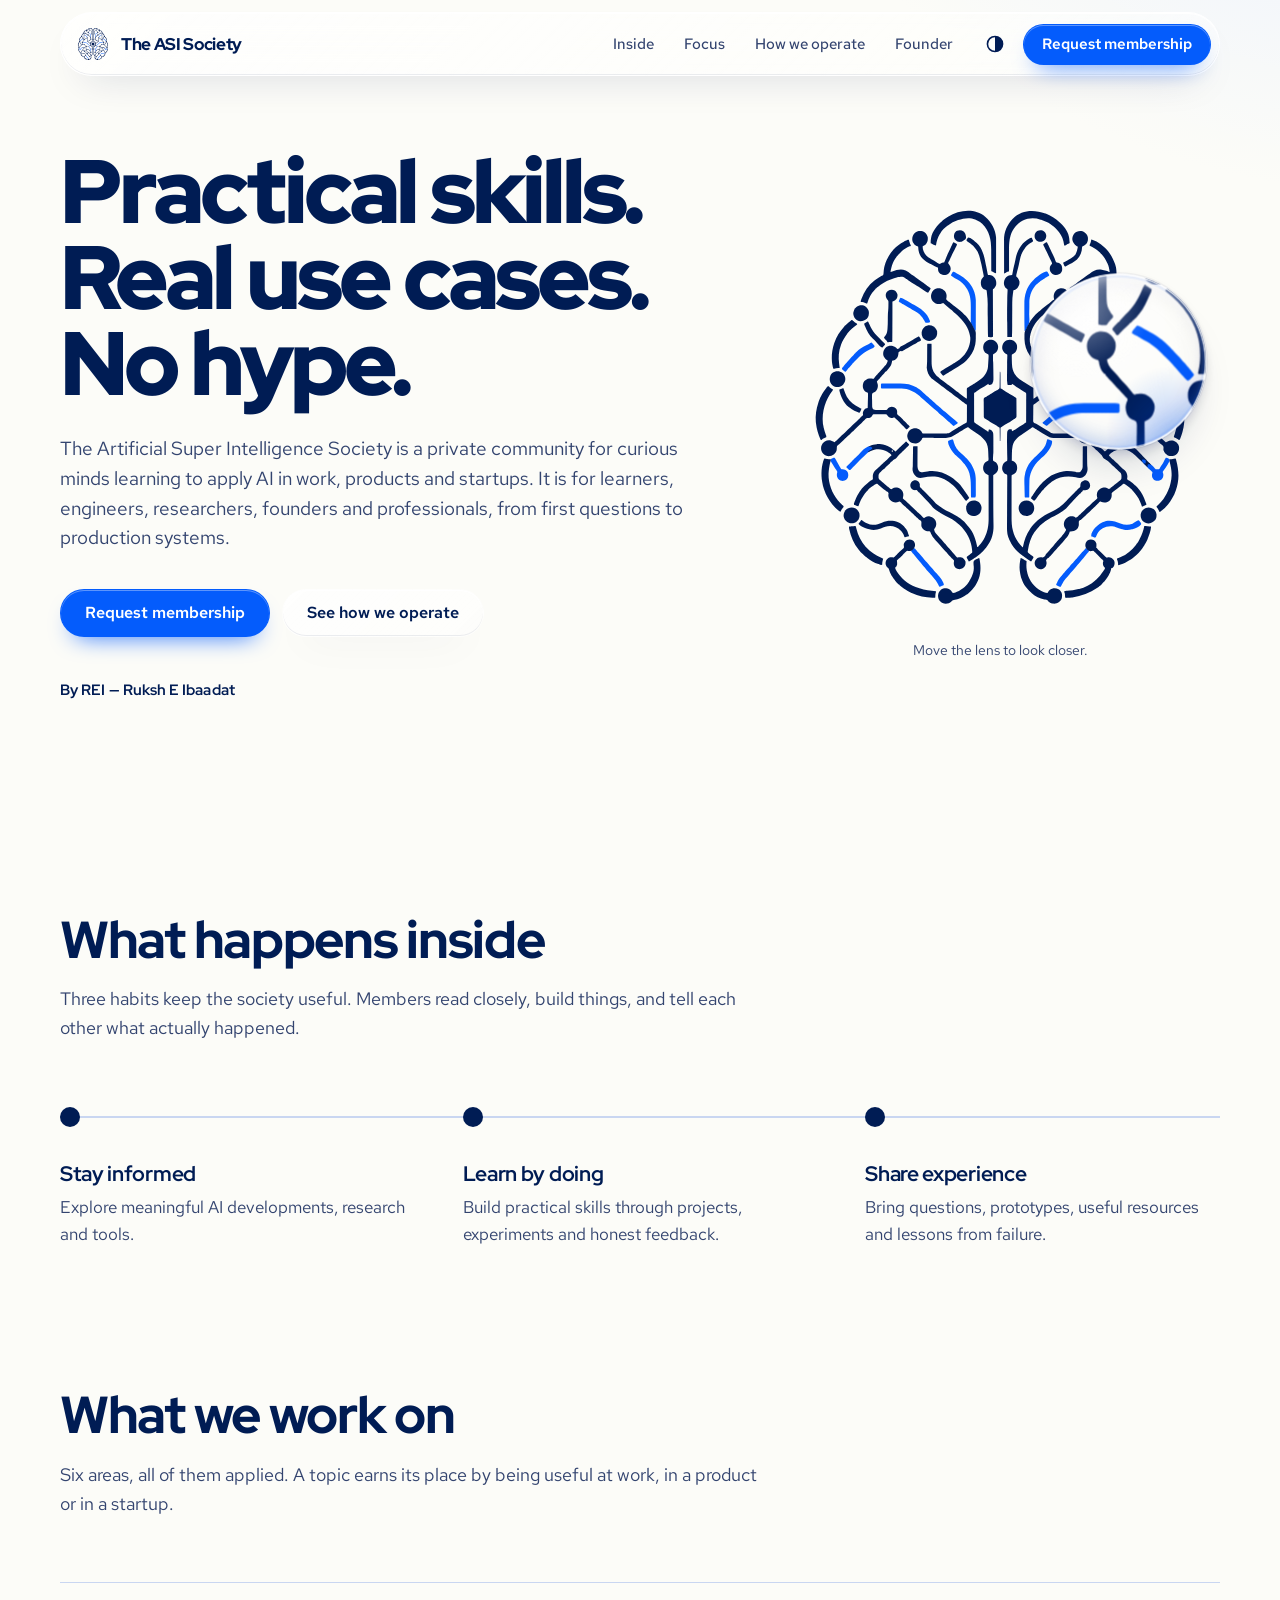
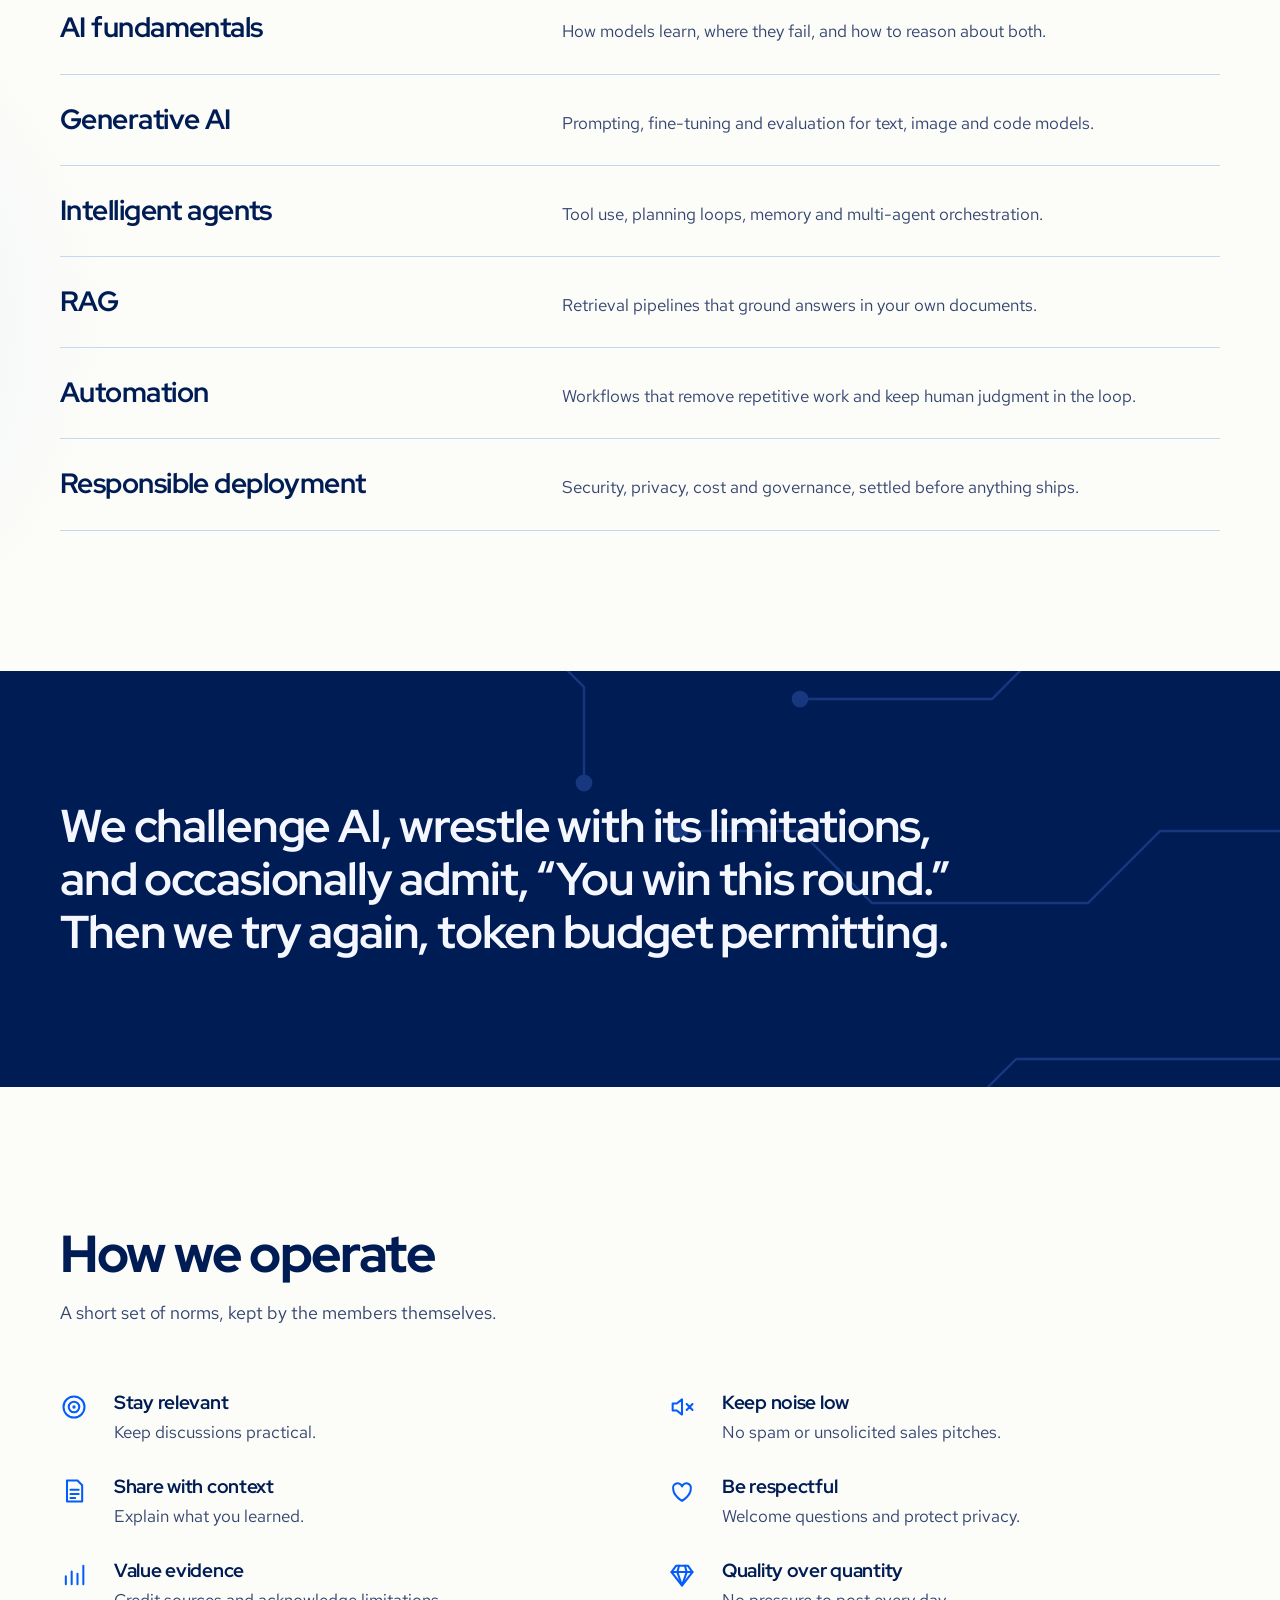
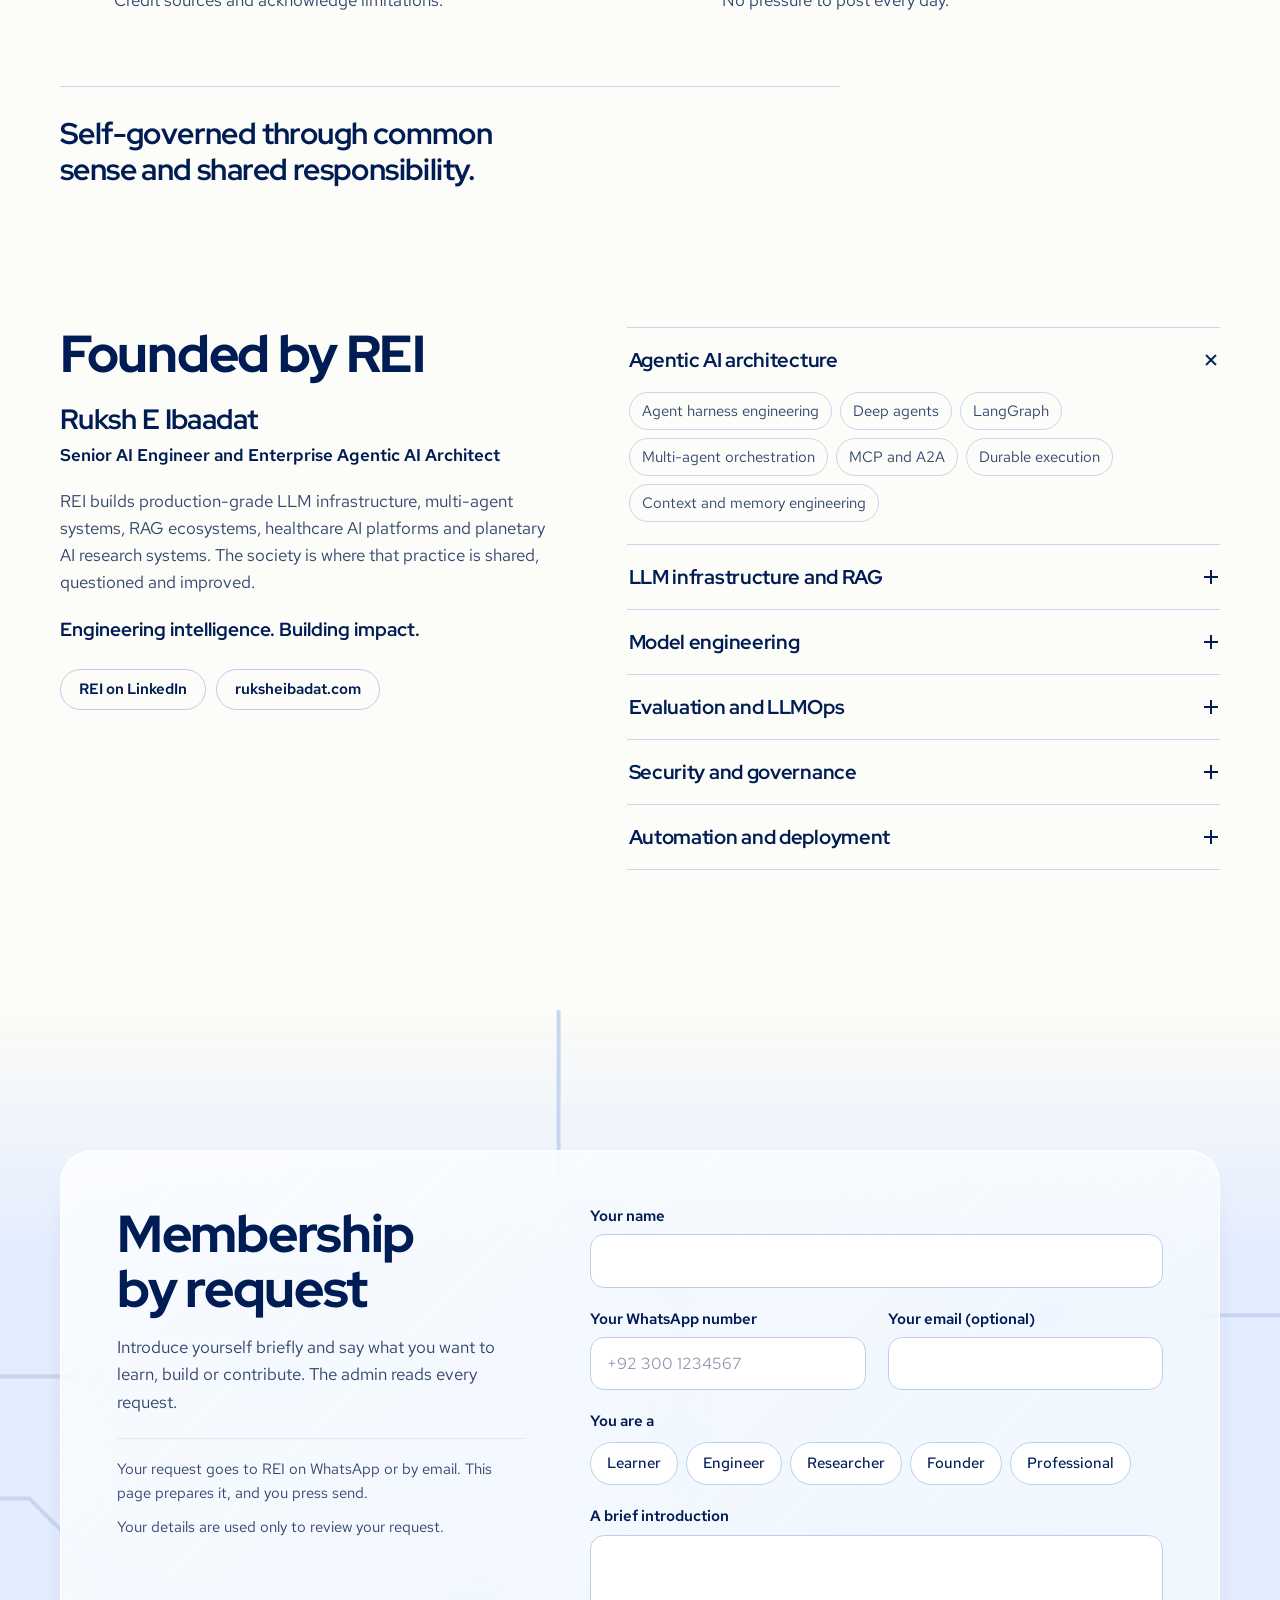
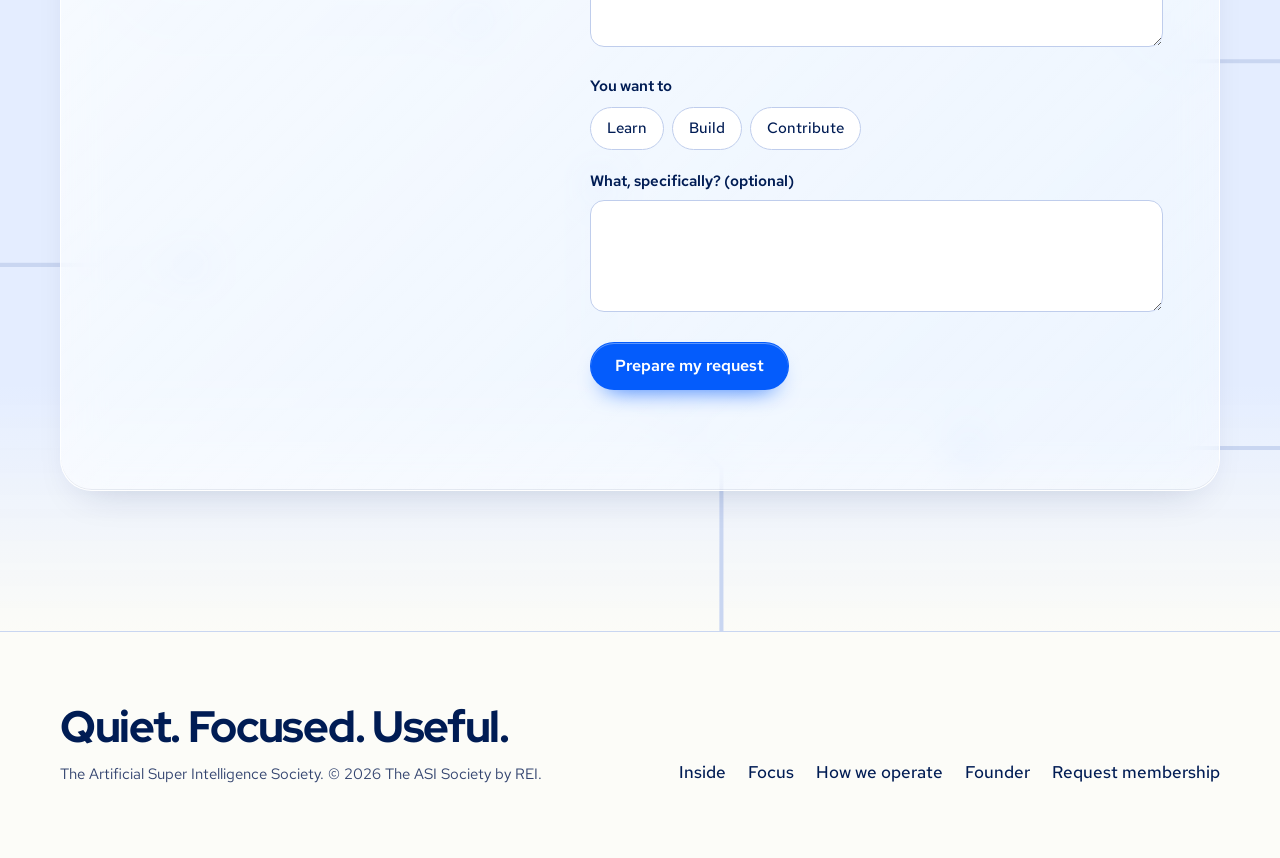
==== index.html @ d9d6adbf "Add files via upload" ====
<!doctype html>
<html lang="en">
<head>
<meta charset="utf-8">
<meta name="viewport" content="width=device-width, initial-scale=1, viewport-fit=cover">
<title>The ASI Society | Practical skills. Real use cases. No hype.</title>
<meta name="description" content="The Artificial Super Intelligence Society is a private community for people learning to apply AI in work, products and startups. Membership by request. By REI, Ruksh E Ibaadat.">
<meta property="og:type" content="website">
<meta property="og:title" content="The ASI Society">
<meta property="og:description" content="Practical skills. Real use cases. No hype. A private AI community by REI. Membership by request.">
<meta name="theme-color" content="#FCFCF8">
<link rel="canonical" href="https://asisociety.org/">
<meta property="og:url" content="https://asisociety.org/">
<meta property="og:image" content="https://asisociety.org/og.png">
<meta property="og:image:width" content="1200">
<meta property="og:image:height" content="630">
<meta name="twitter:card" content="summary_large_image">
<link rel="icon" href="/favicon.svg" type="image/svg+xml">
<link rel="icon" href="/favicon.png" sizes="48x48" type="image/png">
<link rel="apple-touch-icon" href="/apple-touch-icon.png">
<link rel="preconnect" href="https://fonts.googleapis.com">
<link rel="preconnect" href="https://fonts.gstatic.com" crossorigin>
<link href="https://fonts.googleapis.com/css2?family=Red+Hat+Display:wght@600;700;800;900&family=Red+Hat+Mono:wght@400&family=Red+Hat+Text:wght@400;500;600&display=swap" rel="stylesheet">
<script>
(function(){var t='light';try{if(localStorage.getItem('asi-theme')==='dark')t='dark'}catch(e){}document.documentElement.setAttribute('data-theme',t)})();
</script>
<script type="application/ld+json">
{"@context":"https://schema.org","@type":"Organization","name":"The ASI Society","alternateName":"The Artificial Super Intelligence Society","slogan":"Practical skills. Real use cases. No hype.","founder":{"@type":"Person","name":"Ruksh E Ibaadat"}}
</script>
<style>
@property --reveal{syntax:"<percentage>";inherits:false;initial-value:140%}

:root{
  box-sizing:border-box;
  padding-top:env(safe-area-inset-top,0px);
  padding-bottom:env(safe-area-inset-bottom,0px);
  color-scheme:light;
  --paper:#FCFCF8;--paper-2:#F2F6FE;--ink:#001C54;--ink-2:#33446F;
  --signal:#045CFC;--signal-2:#0348C8;--on-signal:#FFFFFF;
  --trace:#C9D6F1;--mist:#E4EDFF;
  --band:#001C54;--on-band:#F4F7FF;--band-trace:#17387F;
  --glass-hi:rgba(255,255,255,.78);--glass-lo:rgba(255,255,255,.46);--glass-edge:rgba(255,255,255,.92);--glass-line:rgba(0,28,84,.08);--glass-shadow:rgba(0,28,84,.22);
  --lens-core:#FFFFFF;--lens-rim:rgba(255,255,255,.96);--lens-tint:rgba(4,92,252,.26);
  --field:#FFFFFF;--field-line:#BFCDEC;--danger:#B3261E;
  --brain-ink:#001C54;
  --f-display:"Red Hat Display","Avenir Next","Segoe UI",system-ui,sans-serif;
  --f-text:"Red Hat Text","Avenir Next","Segoe UI",system-ui,sans-serif;
  --f-mono:"Red Hat Mono",ui-monospace,"SF Mono",Menlo,Consolas,monospace;
  --gutter:clamp(20px,5vw,48px);
  --ease:cubic-bezier(.2,.7,.2,1);
}
@media (prefers-color-scheme:dark){
  :root:not([data-theme="light"]){
    color-scheme:dark;
    --paper:#030B22;--paper-2:#08143A;--ink:#EEF3FF;--ink-2:#AEBBDD;
    --signal:#6A9CFF;--signal-2:#8BB2FF;--on-signal:#00123A;
    --trace:#1D2F63;--mist:#0A1A47;
    --band:#0A1A4A;--on-band:#EEF3FF;--band-trace:#21408F;
    --glass-hi:rgba(28,46,102,.66);--glass-lo:rgba(12,24,62,.42);--glass-edge:rgba(150,180,255,.30);--glass-line:rgba(0,0,0,.35);--glass-shadow:rgba(0,0,0,.55);
    --lens-core:#10225A;--lens-rim:rgba(170,196,255,.55);--lens-tint:rgba(106,156,255,.30);
    --field:#071233;--field-line:#2A3E7C;--danger:#FF8A80;
    --brain-ink:#EEF3FF;
  }
}
:root[data-theme="dark"]{
  color-scheme:dark;
  --paper:#030B22;--paper-2:#08143A;--ink:#EEF3FF;--ink-2:#AEBBDD;
  --signal:#6A9CFF;--signal-2:#8BB2FF;--on-signal:#00123A;
  --trace:#1D2F63;--mist:#0A1A47;
  --band:#0A1A4A;--on-band:#EEF3FF;--band-trace:#21408F;
  --glass-hi:rgba(28,46,102,.66);--glass-lo:rgba(12,24,62,.42);--glass-edge:rgba(150,180,255,.30);--glass-line:rgba(0,0,0,.35);--glass-shadow:rgba(0,0,0,.55);
  --lens-core:#10225A;--lens-rim:rgba(170,196,255,.55);--lens-tint:rgba(106,156,255,.30);
  --field:#071233;--field-line:#2A3E7C;--danger:#FF8A80;
  --brain-ink:#EEF3FF;
}

*,*::before,*::after{box-sizing:inherit}
html{scroll-padding-top:calc(env(safe-area-inset-top,0px) + 96px);-webkit-text-size-adjust:100%;text-size-adjust:100%}
@media (prefers-reduced-motion:no-preference){html{scroll-behavior:smooth}}
body{
  margin:0;color:var(--ink);font:400 1.0625rem/1.6 var(--f-text);
  -webkit-font-smoothing:antialiased;overflow-x:hidden;
  background:
    radial-gradient(90vmax 70vmax at 112% -6%,var(--mist) 0,transparent 60%),
    radial-gradient(70vmax 60vmax at -30% 34%,var(--mist) 0,transparent 55%),
    var(--paper);
}
h1,h2,h3{font-family:var(--f-display);margin:0;letter-spacing:-.025em;line-height:1.05;text-wrap:balance}
h2{font-weight:800;font-size:clamp(2rem,4.6vw,3.25rem)}
h3{font-weight:700;font-size:1.3125rem;letter-spacing:-.015em;line-height:1.2}
p{margin:0}
a{color:inherit}
svg{max-width:100%}
::selection{background:var(--signal);color:var(--on-signal)}
:focus-visible{outline:2px solid var(--signal);outline-offset:3px}
.wrap{width:min(1160px,100% - 2*var(--gutter));margin-inline:auto}
.b-ink{fill:var(--brain-ink)}
.b-sig{fill:var(--signal)}
.skip{position:absolute;left:12px;top:-80px;z-index:100;background:var(--ink);color:var(--paper);padding:10px 14px;border-radius:10px;text-decoration:none}
.skip:focus{top:calc(env(safe-area-inset-top,0px) + 10px)}

/* Glass is kept for what floats: the bar, the lens, the request sheet. Content rests on paper. */
.glass{
  background:linear-gradient(135deg,var(--glass-hi),var(--glass-lo));
  -webkit-backdrop-filter:blur(20px) saturate(170%);backdrop-filter:blur(20px) saturate(170%);
  border:1px solid var(--glass-edge);
  box-shadow:inset 0 1px 0 var(--glass-edge),inset 0 -1px 0 var(--glass-line),0 18px 40px -22px var(--glass-shadow);
}
@media (prefers-reduced-transparency:reduce){.glass{background:var(--paper-2);-webkit-backdrop-filter:none;backdrop-filter:none}}
@supports not ((backdrop-filter:blur(2px)) or (-webkit-backdrop-filter:blur(2px))){.glass{background:var(--paper-2)}}

.btn{display:inline-flex;align-items:center;justify-content:center;gap:8px;padding:15px 24px;border-radius:999px;border:1px solid transparent;font:600 1rem/1 var(--f-text);text-decoration:none;cursor:pointer;transition:background .2s,transform .2s var(--ease);-webkit-tap-highlight-color:transparent}
.btn:active{transform:scale(.98)}
.btn--primary{background:var(--signal);color:var(--on-signal);box-shadow:inset 0 1px 0 rgba(255,255,255,.35),0 12px 24px -14px var(--signal)}
.btn--primary:hover{background:var(--signal-2)}
.btn--glass{color:var(--ink)}
.btn--quiet{background:transparent;border-color:var(--field-line);color:var(--ink)}
.btn--quiet:hover{border-color:var(--ink)}
.btn--sm{padding:12px 18px;font-size:.9375rem}

/* Bar */
.nav{position:fixed;top:0;left:0;right:0;z-index:50;padding:calc(env(safe-area-inset-top,0px) + 12px) var(--gutter) 0;pointer-events:none}
.nav__pill{pointer-events:auto;margin-inline:auto;max-width:1160px;display:flex;align-items:center;gap:6px;padding:8px 8px 8px 14px;border-radius:999px;transition:box-shadow .35s var(--ease)}
.nav__pill.is-scrolled{box-shadow:inset 0 1px 0 var(--glass-edge),inset 0 -1px 0 var(--glass-line),0 22px 44px -20px var(--glass-shadow),0 2px 8px -2px var(--glass-shadow)}
.brand{display:flex;align-items:center;gap:10px;margin-right:auto;padding:2px 8px 2px 0;border-radius:999px;text-decoration:none;font:800 1.0625rem/1 var(--f-display);letter-spacing:-.02em;white-space:nowrap}
.brand__mark{width:36px;height:36px;flex:none;display:block}
.nav__links{display:none;gap:2px}
.nav__links a{padding:11px 14px;border-radius:999px;text-decoration:none;font-weight:500;font-size:.9375rem;color:var(--ink-2);transition:color .2s}
.nav__links a:hover,.nav__links a[aria-current="true"]{color:var(--ink)}
.nav__links a[aria-current="true"]{background:var(--glass-hi);box-shadow:inset 0 0 0 1px var(--glass-line)}
.nav__pill .btn{display:none}
.icon-btn{width:44px;height:44px;flex:none;border-radius:50%;border:0;background:transparent;color:var(--ink);display:grid;place-items:center;cursor:pointer}
.icon-btn svg{width:22px;height:22px}
.nav__menu{height:44px;padding:0 16px;border-radius:999px;border:1px solid var(--glass-line);background:var(--glass-hi);color:var(--ink);font:600 .9375rem/1 var(--f-text);cursor:pointer}
.nav__sheet{pointer-events:auto;margin:8px auto 0;max-width:1160px;border-radius:26px;padding:10px;display:grid;gap:2px}
.nav__sheet[hidden]{display:none}
.nav__sheet a:not(.btn){padding:14px 16px;border-radius:16px;text-decoration:none;font-weight:600}
.nav__sheet .btn{margin-top:6px}
@media (min-width:900px){
  .nav__links{display:flex}.nav__pill .btn{display:inline-flex}.nav__menu{display:none}.nav__sheet{display:none}
}

/* Hero */
.hero{padding-top:118px;padding-bottom:clamp(40px,6vw,72px);overflow-x:hidden}
@supports (overflow:clip){.hero{overflow-x:clip;overflow-y:visible}}
.hero__grid{display:grid;gap:clamp(24px,5vw,48px);align-items:center}
.hero__stage{order:-1}
.hero h1{font-weight:900;font-size:clamp(2.5rem,13.2vw,4.5rem);line-height:.96;letter-spacing:-.045em}
.hero h1 .line{display:block}
.lede{margin-top:clamp(20px,3vw,28px);max-width:34em;font-size:clamp(1.0625rem,1.5vw,1.25rem);line-height:1.55;color:var(--ink-2)}
.hero__cta{display:flex;flex-wrap:wrap;gap:12px;margin-top:clamp(24px,3.5vw,36px)}
.byline{margin-top:clamp(28px,4vw,44px);font:700 .9375rem/1.3 var(--f-display);letter-spacing:.005em}
@media (min-width:900px){
  .hero{padding-top:148px}
  .hero__grid{grid-template-columns:minmax(0,1fr) min(38%,440px)}
  .hero__stage{order:0}
  .hero h1{font-size:clamp(3.5rem,7vw,6.25rem)}
}
.stage{position:relative;aspect-ratio:1;width:min(64vw,300px);margin-inline:auto;touch-action:pan-y;-webkit-user-select:none;user-select:none;-webkit-tap-highlight-color:transparent}
@media (min-width:900px){.stage{width:100%}}
@media (hover:hover) and (pointer:fine){.js .stage{cursor:none}}
.stage__art{--reveal:140%;width:100%;height:100%;
  -webkit-mask-image:radial-gradient(circle at 50% 50%,#000 calc(var(--reveal) - 14%),transparent var(--reveal));
  mask-image:radial-gradient(circle at 50% 50%,#000 calc(var(--reveal) - 14%),transparent var(--reveal))}
.stage__art svg{display:block;width:100%;height:100%}
.lens{display:none}
.js .lens{display:block;position:absolute;left:0;top:0;width:var(--d,150px);height:var(--d,150px);border-radius:50%;will-change:transform;opacity:0;transition:opacity .7s ease;pointer-events:none;
  box-shadow:0 0 0 1px rgba(0,28,84,.10),0 28px 46px -20px var(--glass-shadow),0 6px 14px -4px var(--glass-shadow)}
.js .lens.is-live{opacity:1}
.lens__glass{position:absolute;inset:0;border-radius:50%;overflow:hidden;-webkit-clip-path:circle(50%);clip-path:circle(50%);
  background:radial-gradient(circle at 34% 28%,var(--lens-core),var(--paper) 74%)}
.lens__glass svg{position:absolute;left:0;top:0;max-width:none;display:block;will-change:transform}
.lens::after{content:"";position:absolute;inset:0;border-radius:50%;
  box-shadow:inset 0 0 0 1.5px var(--lens-rim),inset 0 0 0 4px rgba(4,92,252,.07),inset 0 12px 20px -10px var(--lens-rim),inset 0 -16px 24px -12px var(--lens-tint),inset 0 0 30px rgba(0,28,84,.10);
  background:
    radial-gradient(120% 120% at 26% 16%,rgba(255,255,255,.5) 0,rgba(255,255,255,0) 36%),
    radial-gradient(90% 90% at 80% 90%,var(--lens-tint) 0,transparent 42%)}
.stage__hint{margin-top:12px;text-align:center;font-size:.875rem;color:var(--ink-2);transition:opacity .6s}
.stage__hint.is-done{opacity:0}
html:not(.js) .stage__hint{display:none}

@media (prefers-reduced-motion:no-preference){
  .stage__art{animation:power 1.6s .1s var(--ease) both}
  .hero h1 .line{animation:rise .8s var(--ease) both}
  .hero h1 .line:nth-child(1){animation-delay:.2s}
  .hero h1 .line:nth-child(2){animation-delay:.29s}
  .hero h1 .line:nth-child(3){animation-delay:.38s}
  .lede,.hero__cta,.byline{animation:fade .8s .62s ease both}
}
@keyframes power{from{--reveal:0%}to{--reveal:140%}}
@keyframes rise{from{opacity:0;transform:translateY(.35em)}to{opacity:1;transform:none}}
@keyframes fade{from{opacity:0}to{opacity:1}}

/* Sections on paper */
.section{padding-block:clamp(72px,11vw,140px)}
.section__head{display:grid;gap:18px;margin-bottom:clamp(36px,6vw,64px);max-width:44rem}
.section__head p{color:var(--ink-2);font-size:1.125rem}

.bus{list-style:none;margin:0;padding:0;display:grid;gap:36px;position:relative}
.bus::before{content:"";position:absolute;left:9px;top:12px;bottom:12px;width:2px;background:var(--trace)}
.bus li{position:relative;padding-left:46px}
.bus li::before{content:"";position:absolute;left:0;top:3px;width:20px;height:20px;border-radius:50%;background:var(--brain-ink)}
.bus p{margin-top:8px;color:var(--ink-2);max-width:30em}
@media (min-width:820px){
  .bus{grid-template-columns:repeat(3,1fr);gap:48px}
  .bus::before{left:10px;right:0;top:9px;bottom:auto;width:auto;height:2px}
  .bus li{padding-left:0;padding-top:54px}
  .bus li::before{top:0}
}

.rows{margin:0;border-bottom:1px solid var(--trace)}
.row{display:grid;gap:6px;padding:22px 0;border-top:1px solid var(--trace)}
.row dt{font:700 clamp(1.3125rem,2.4vw,1.75rem)/1.15 var(--f-display);letter-spacing:-.02em}
.row dd{margin:0;color:var(--ink-2);max-width:36em}
@media (min-width:820px){.row{grid-template-columns:5fr 7fr;gap:32px;align-items:baseline;padding:28px 0}}

.band{position:relative;overflow:hidden;background:var(--band);color:var(--on-band);padding-block:clamp(72px,10vw,128px)}
.band__traces{position:absolute;top:0;right:0;width:min(60%,720px);height:100%;color:var(--band-trace);pointer-events:none}
.band blockquote{position:relative;margin:0;max-width:21em;font:700 clamp(1.625rem,3.8vw,2.875rem)/1.16 var(--f-display);letter-spacing:-.025em;text-wrap:balance}

.principles{list-style:none;margin:0;padding:0;display:grid;gap:30px 56px}
@media (min-width:720px){.principles{grid-template-columns:1fr 1fr}}
.principles li{display:grid;grid-template-columns:40px 1fr;gap:14px;align-items:start}
.principles svg{width:28px;height:28px;color:var(--signal);margin-top:1px;fill:none;stroke:currentColor;stroke-width:1.75;stroke-linecap:round;stroke-linejoin:round}
.principles h3{font-size:1.1875rem}
.principles p{color:var(--ink-2);margin-top:4px}
.creed{margin-top:clamp(40px,6vw,72px);padding-top:28px;border-top:1px solid var(--trace);font:700 clamp(1.3125rem,2.6vw,1.875rem)/1.2 var(--f-display);letter-spacing:-.02em;max-width:26em;text-wrap:balance}

.founder__grid{display:grid;gap:clamp(36px,6vw,72px)}
@media (min-width:900px){.founder__grid{grid-template-columns:5fr 6fr;align-items:start}}
.founder__name{margin-top:22px;font:700 1.75rem/1.1 var(--f-display);letter-spacing:-.02em}
.founder__role{margin-top:8px;font-weight:600}
.founder__bio{margin-top:18px;color:var(--ink-2);max-width:32em}
.founder__sign{margin-top:22px;font:700 1.1875rem/1.3 var(--f-display)}
.founder__links{display:flex;flex-wrap:wrap;gap:10px;margin-top:26px}
.areas{border-bottom:1px solid var(--trace)}
.areas details{border-top:1px solid var(--trace)}
.areas summary{list-style:none;cursor:pointer;display:flex;justify-content:space-between;align-items:center;gap:16px;padding:20px 2px;font:700 1.25rem/1.2 var(--f-display);letter-spacing:-.015em}
.areas summary::-webkit-details-marker{display:none}
.areas summary::after{content:"";width:14px;height:14px;flex:none;transition:transform .3s var(--ease);
  background:linear-gradient(currentColor,currentColor) center/100% 2px no-repeat,linear-gradient(currentColor,currentColor) center/2px 100% no-repeat}
.areas details[open] summary::after{transform:rotate(45deg)}
.areas ul{list-style:none;margin:0;padding:0 2px 22px;display:flex;flex-wrap:wrap;gap:8px}
.areas li{padding:6px 12px;border-radius:999px;border:1px solid var(--trace);font-size:.9375rem;color:var(--ink-2);background:var(--paper)}

/* Request */
.join{position:relative;overflow:hidden;background:linear-gradient(180deg,transparent 0,var(--mist) 20%,var(--mist) 80%,transparent 100%)}
.join__traces{position:absolute;inset:0;width:100%;height:100%;color:var(--trace);pointer-events:none}
.sheet{position:relative;border-radius:32px;padding:clamp(22px,4.5vw,56px);display:grid;gap:clamp(28px,5vw,64px)}
@media (min-width:900px){.sheet{grid-template-columns:5fr 7fr}}
.sheet__copy p{margin-top:18px;color:var(--ink-2);max-width:28em}
.sheet__copy .note{margin-top:22px;padding-top:18px;border-top:1px solid var(--glass-line);font-size:.9375rem}
.f{display:grid;gap:22px;min-width:0}
.f label,.f legend{display:block;padding:0;font:600 .9375rem/1.3 var(--f-text)}
.f fieldset{border:0;margin:0;padding:0;min-width:0}
.f input.in,.f textarea{width:100%;margin-top:8px;padding:14px 16px;border-radius:14px;border:1px solid var(--field-line);background:var(--field);color:var(--ink);font:400 1rem/1.45 var(--f-text)}
.f textarea{min-height:112px;resize:vertical}
.f input.in:focus-visible,.f textarea:focus-visible{outline-offset:1px;border-color:var(--signal)}
.pills{display:flex;flex-wrap:wrap;gap:8px;margin-top:10px}
.pills label{position:relative;cursor:pointer;font-weight:500}
.pills input{position:absolute;inset:0;width:100%;height:100%;margin:0;opacity:0;cursor:pointer}
.pills span{display:inline-block;padding:11px 16px;border-radius:999px;border:1px solid var(--field-line);background:var(--field);transition:background .2s,color .2s,border-color .2s}
.pills input:checked + span{background:var(--ink);color:var(--paper);border-color:var(--ink)}
.pills input:focus-visible + span{outline:2px solid var(--signal);outline-offset:2px}
.err{display:none;margin-top:6px;font-size:.875rem;color:var(--danger)}
.is-invalid .err{display:block}
.is-invalid input.in,.is-invalid textarea{border-color:var(--danger)}
.status{min-height:1.5em;font-size:.9375rem;color:var(--ink-2)}
.f[data-state="editing"] .result,.f[data-state="sending"] .result{display:none}
.f:not([data-state="editing"]):not([data-state="sending"]) .fields{display:none}
.fields{display:grid;gap:22px}
.result h3{font-size:1.5rem}
.result h3:focus{outline:none}
.result p{margin-top:8px;color:var(--ink-2)}
.result textarea{margin-top:16px;min-height:120px;resize:none;overflow:hidden;font:400 .9375rem/1.55 var(--f-mono)}
.result__actions{display:flex;flex-wrap:wrap;gap:10px;margin:18px 0 12px}
[hidden]{display:none!important}
.two{display:grid;gap:22px}
@media (min-width:620px){.two{grid-template-columns:1fr 1fr}}
.hp,.sr{position:absolute;left:-9999px;width:1px;height:1px;overflow:hidden}
.btn[disabled]{opacity:.6;cursor:default}
.f input.in::placeholder{color:var(--ink-2);opacity:.55}
.sheet__copy .note--plain{margin-top:10px;padding-top:0;border-top:0}

.foot{padding-block:clamp(44px,6vw,72px);border-top:1px solid var(--trace)}
.foot__grid{display:grid;gap:30px}
@media (min-width:820px){.foot__grid{grid-template-columns:1fr auto;align-items:end}}
.foot__sign{font:800 clamp(1.75rem,4vw,2.75rem)/1 var(--f-display);letter-spacing:-.03em}
.foot__meta{margin-top:14px;color:var(--ink-2);font-size:.9375rem}
.foot nav{display:flex;flex-wrap:wrap;gap:8px 22px;font-weight:500}
.foot nav a{text-decoration:none}
.foot nav a:hover{text-decoration:underline}
</style>
</head>
<body>
<a class="skip" href="#main">Skip to content</a>

<svg width="0" height="0" style="position:absolute" aria-hidden="true" focusable="false">
  <defs>
    <symbol id="brain" viewBox="0 0 859 859"><g transform="translate(59.5 36) scale(0.333333)"><g class="b-sig"><path transform="translate(1385.49 387.441)" d="M0 0 C3.5 2.2 4.8 4.8 6.7 8.5 C7.4 9.7 8 11 8.7 12.3 C9.3 13.4 9.9 14.4 10.5 15.6 C10.8 16.1 10.8 16.1 12.5 18.6 C12.5 20.2 12.5 21.9 12.5 23.6 C9.8 25.8 9.8 25.8 5.9 28.1 C5.5 28.3 5.5 28.3 3.8 29.3 C1.3 30.8 -1.1 32.2 -3.5 33.6 C-7.2 35.7 -10.9 37.9 -14.7 40.1 C-15.6 40.7 -16.6 41.2 -17.5 41.8 C-24.8 46.1 -31.7 50.6 -38.5 55.6 C-39.3 56.1 -40.1 56.7 -40.9 57.3 C-45.9 61.1 -50.5 65.2 -55.2 69.5 C-57 71.1 -59 72.7 -61 74.3 C-66.2 79.2 -70.3 84.8 -74.5 90.6 C-74.9 91.1 -74.9 91.1 -76.7 93.6 C-87.3 109.2 -96 127 -99.5 145.6 C-100 148 -100.6 150.5 -101.2 152.9 C-103.1 161.8 -103.6 170.5 -103.6 179.6 C-103.5 181.5 -103.5 183.4 -103.5 185.3 C-103.5 186.2 -103.5 187.2 -103.5 188.2 C-103.4 202.3 -103.4 216.2 -104.1 230.2 C-104.8 242.8 -104.7 255.3 -103.8 267.9 C-102.4 286.9 -101.9 301.9 -112.2 318.5 C-114.1 321.5 -115.6 324.7 -117.2 327.9 C-117.4 328.5 -117.4 328.5 -118.8 331.2 C-120 333.6 -121.2 336.1 -122.3 338.5 C-122.9 339.8 -123.5 341.1 -124.2 342.4 C-124.7 343.6 -125.3 344.8 -125.8 346 C-126.1 346.4 -126.1 346.4 -127.5 348.6 C-128.8 348.6 -130.1 348.6 -131.5 348.6 C-132.3 324.7 -132.7 300.8 -132.7 276.9 C-132.7 275.3 -132.7 273.6 -132.7 272 C-132.7 264.4 -132.7 256.8 -132.7 249.2 C-132.7 240.6 -132.7 231.9 -132.8 223.3 C-132.8 215.7 -132.8 208.1 -132.8 200.5 C-132.8 197.3 -132.8 194.1 -132.8 191 C-133 136.4 -120.9 92.4 -82.2 52.3 C-80.7 50.8 -79.3 49.3 -77.9 47.8 C-66.1 35.6 -17.8 -3.2 0 0 Z "/><path transform="translate(839.848 389)" d="M0 0 C6.3 2.2 11.9 5.6 17.6 9 C18.7 9.7 19.9 10.3 21.1 11 C24.4 13 27.8 15 31.2 17 C32.9 18 34.6 19 36.3 20 C50.3 28.3 63.4 37.7 75.2 49 C76.2 50 77.2 51 78.3 52 C109.2 82 127.6 123.9 128.5 167 C128.5 170.2 128.5 173.3 128.5 176.5 C128.5 178.2 128.5 180 128.5 181.7 C128.5 186.4 128.5 191.1 128.5 195.8 C128.5 200.8 128.5 205.7 128.5 210.7 C128.5 219 128.5 227.2 128.4 235.5 C128.4 246.1 128.4 256.8 128.4 267.4 C128.4 276.6 128.4 285.7 128.4 294.9 C128.4 297.8 128.4 300.8 128.3 303.7 C128.3 308.3 128.3 312.9 128.3 317.5 C128.3 320 128.3 322.5 128.3 325 C128.3 326.5 128.3 328 128.3 329.5 C128.3 330.8 128.3 332.1 128.3 333.4 C128.2 337 127.9 340.4 127.2 344 C126.2 344.3 125.2 344.7 124.2 345 C119.7 341.8 118 336.7 116 331.8 C112.4 323.6 108.4 315.7 104.1 307.8 C100.3 300.4 98.7 294.2 98.8 285.8 C98.8 284.8 98.8 283.9 98.8 282.8 C98.8 279.6 98.9 276.3 98.9 273.1 C98.9 270.8 98.9 268.5 98.9 266.2 C98.9 260.2 99 254.2 99 248.2 C99.1 238.6 99.1 229 99.1 219.4 C99.1 216.1 99.2 212.8 99.2 209.5 C99.4 171 97.8 136.1 78.2 102 C77.4 100.7 76.7 99.5 76 98.2 C61.8 74 42.1 57.2 17.8 43.9 C9.9 39.5 2.5 34.7 -4.9 29.7 C-8.8 27 -8.8 27 -11.2 25.7 C-13.4 24.5 -13.4 24.5 -16.8 22 C-17.5 17.1 -13.4 12.3 -10.9 8.2 C-10.5 7.5 -10 6.7 -9.5 5.9 C-5.2 -1.4 -5.2 -1.4 0 0 Z "/><path transform="translate(528 540)" d="M0 0 C6.6 1.7 12.3 4.6 18.2 7.9 C19.9 8.9 21.7 9.9 23.5 10.9 C24.4 11.4 25.3 11.9 26.2 12.4 C29 14 31.8 15.5 34.6 17 C42.9 21.5 51 25.9 58.9 31 C65.2 35 71.5 38.4 78.1 41.8 C89.9 47.8 101 54.7 112 62 C112.8 62.5 113.6 63.1 114.5 63.6 C118.4 66.2 122.1 68.7 125.6 71.9 C128.3 74.4 131 76.8 133.8 79.2 C150.2 93.5 162.4 111.6 170 132 C170.4 133 170.8 134 171.2 135 C172.2 138.6 172.6 140.5 171 144 C167.6 145.2 164.8 145.9 161.2 146.4 C160.3 146.6 159.4 146.8 158.5 147 C154.1 147.7 150.3 148.3 146 147 C143.3 143.3 141.3 139.6 139.2 135.5 C132.1 121.9 123.7 111 113 100 C112.2 99.1 111.3 98.3 110.5 97.4 C102.1 89.2 92.1 83.8 82 78 C80.3 77 78.7 76.1 77 75.1 C72.7 72.6 68.3 70.2 64 67.7 C58.3 64.5 52.7 61.2 47 58 C40.4 54.2 33.7 50.4 27.1 46.6 C6.5 34.9 6.5 34.9 -3 29 C-3.9 28.4 -4.8 27.9 -5.7 27.3 C-8 25.8 -8 25.8 -11 23 C-10.9 17.8 -8.5 13.8 -6.1 9.2 C-5.7 8.6 -5.7 8.6 -3.9 5.3 C-2 2 -2 2 0 0 Z "/><path transform="translate(1693 542)" d="M0 0 C3.2 3.2 5.2 7 7.2 11 C7.8 12 8.3 13 8.8 14.1 C10 17 10 17 10 22 C6.6 25.4 2.4 27.7 -1.8 30.1 C-3.1 30.9 -4.4 31.7 -5.8 32.5 C-7.2 33.3 -8.6 34.2 -10 35 C-11.4 35.8 -12.8 36.6 -14.2 37.5 C-22.4 42.3 -30.6 47.1 -38.9 51.7 C-43.3 54.2 -47.5 56.7 -51.8 59.2 C-57.2 62.4 -62.6 65.5 -68.1 68.4 C-103.3 87.5 -125 107.4 -142.9 143 C-144 145 -144 145 -145 146 C-150.4 146.5 -155.1 145.1 -160.2 143.6 C-161.1 143.3 -161.9 143.1 -162.7 142.9 C-168.7 141.2 -168.7 141.2 -171 140 C-170.4 116.4 -152.1 93.9 -136 78 C-129.2 71.8 -121.8 66.8 -114 62 C-112.2 60.8 -110.3 59.7 -108.5 58.5 C-107.6 58 -106.8 57.4 -105.9 56.8 C-104.1 55.7 -102.3 54.6 -100.6 53.4 C-93.2 48.6 -85.6 44.6 -77.8 40.7 C-68.6 36 -60 31.3 -51.7 25.4 C-45.4 21.3 -38.7 18 -32 14.6 C-27.7 12.4 -23.4 10 -19.2 7.6 C-6.1 0 -6.1 0 0 0 Z "/><path transform="translate(358.633 803.527)" d="M0 0 C2.8 1.7 4.3 3.4 6.2 6 C10.3 11.4 10.3 11.4 12.5 14 C12.8 14.3 12.8 14.3 14.5 16.3 C15.1 17 15.7 17.7 16.3 18.4 C17.4 20.5 17.4 20.5 16.7 22.9 C12.5 31.2 -0.7 35.1 -8.7 39 C-21.9 45.4 -34.8 51.8 -46.6 60.5 C-47.8 61.3 -48.9 62.1 -50.1 63 C-56.5 67.7 -62.4 72.8 -68.2 78.2 C-70.3 80.1 -72.4 82 -74.6 83.8 C-81.5 89.8 -87.4 96.8 -93.2 103.7 C-94 104.6 -94.8 105.5 -95.6 106.5 C-96.3 106.5 -97 106.5 -97.6 106.5 C-97.6 107.1 -97.6 107.8 -97.6 108.5 C-98.3 108.5 -99 108.5 -99.6 108.5 C-100 109.1 -100 109.1 -101.6 112.5 C-102.3 112.5 -103 112.5 -103.6 112.5 C-103.6 113.1 -103.6 113.8 -103.6 114.5 C-105.5 116.6 -105.5 116.6 -107.6 118.5 C-108.3 118.5 -109 118.5 -109.6 118.5 C-110.3 119.8 -111 121.1 -111.6 122.5 C-113.1 124.2 -114.6 125.9 -116.2 127.5 C-119.7 131.3 -123 135.1 -126.3 139.2 C-129.6 143.3 -133 146.9 -136.8 150.6 C-139.1 153 -141 155.6 -143 158.3 C-145 160.9 -147.1 163.5 -149.2 166 C-149.9 166.9 -150.6 167.8 -151.4 168.7 C-153.6 170.5 -153.6 170.5 -156 170.3 C-160.6 168.9 -163.6 165.5 -167 162.2 C-167.8 161.6 -168.5 160.9 -169.3 160.2 C-171.4 158.2 -171.4 158.2 -174.6 154.5 C-174.3 150.2 -172.8 148 -170.1 144.8 C-169.3 143.9 -168.6 143 -167.9 142.2 C-167.1 141.3 -166.4 140.4 -165.6 139.5 C-164.3 137.8 -163 136.1 -161.6 134.4 C-158.4 130.4 -155.1 126.6 -151.7 122.8 C-149.4 120.3 -147.3 117.6 -145.1 115 C-141.7 110.7 -138.2 106.6 -134.5 102.6 C-132.8 100.6 -131.1 98.7 -129.4 96.7 C-121.8 88.1 -114 79.7 -105.8 71.7 C-103.8 69.7 -102 67.6 -100.1 65.3 C-99.3 64.4 -98.5 63.5 -97.6 62.5 C-97 62.5 -96.3 62.5 -95.6 62.5 C-95 61.2 -94.3 59.8 -93.6 58.5 C-92 56.7 -90.4 55.1 -88.6 53.5 C-87.9 52.8 -87.2 52.1 -86.5 51.4 C-80.5 45.9 -74.3 41.1 -67.6 36.5 C-67.2 36.2 -67.2 36.2 -65.2 34.7 C-54.7 27.1 -43.3 21.2 -31.8 15.3 C-25.2 11.8 -18.6 8.1 -12.1 4.4 C-10.9 3.8 -9.8 3.1 -8.6 2.5 C-7.6 1.9 -6.6 1.2 -5.5 0.6 C-2.6 -0.5 -2.6 -0.5 0 0 Z "/><path transform="translate(1863.75 803.953)" d="M0 0 C4.2 1.3 7.9 3.3 11.8 5.4 C12.2 5.6 12.2 5.6 14.2 6.7 C16.9 8.1 19.6 9.6 22.2 11 C24.2 12.1 26.1 13.1 28 14.1 C32.6 16.7 37.3 19.2 41.9 21.7 C43.9 22.8 45.8 23.9 47.8 25 C56.1 29.6 63.7 35.2 71.2 41 C72 41.6 72.8 42.2 73.6 42.8 C81.8 49.3 89 56.6 96.4 64 C98.5 66.1 100.7 68.3 102.8 70.4 C104.2 71.8 105.6 73.2 107 74.6 C107.6 75.2 108.2 75.8 108.9 76.5 C113.2 80.9 117.2 85.4 121.2 90 C122.6 91.4 123.9 92.7 125.2 94 C128.7 97.4 131.6 101 134.5 104.8 C136.9 107.8 139.5 110.4 142.3 113.1 C144.8 115.6 147.2 118.3 149.6 121.1 C151.2 123 152.8 124.8 154.5 126.7 C159.7 132.6 164.5 138.8 169.2 145 C170.1 146.1 170.9 147.1 171.7 148.2 C172.2 149.2 172.7 150.1 173.2 151 C171 155.5 168.1 158.4 164.4 161.7 C163.8 162.3 163.2 162.9 162.6 163.5 C160 165.9 157.8 167.8 154.5 169.2 C151.4 169 150.5 167.9 148.4 165.6 C148 165.2 148 165.2 146.3 163.3 C145.6 162.6 144.9 161.8 144.2 161 C143.7 160.4 143.7 160.4 141 157.4 C140.7 157 140.7 157 139.3 155.4 C136.7 152.4 134 149.5 131.3 146.6 C125.4 140.2 119.6 133.7 113.8 127.1 C113.5 126.8 113.5 126.8 112.1 125.1 C110.8 123.7 109.6 122.3 108.4 121 C101.1 112.6 93.2 104.9 85.3 97.1 C81.4 93.2 77.5 89.3 73.7 85.3 C64 75.5 54.8 66.6 43.2 59 C41.6 57.8 40 56.5 38.3 55.2 C31.9 50.5 24.8 47 17.7 43.4 C12.3 40.7 7.3 37.8 2.4 34.4 C-1 32.3 -4.5 30.6 -8.1 28.9 C-15.4 25.4 -15.4 25.4 -18.8 22 C-17.5 17.1 -14.9 13.9 -11.8 10 C-11 9.1 -10.3 8.2 -9.6 7.3 C-8.8 6.4 -8 5.4 -7.2 4.5 C-6.5 3.6 -5.8 2.7 -5.1 1.9 C-2.8 0 -2.8 0 0 0 Z "/><path transform="translate(422.248 1042.85)" d="M0 0 C1.1 -0 2.2 -0 3.3 -0 C3.9 -0 3.9 -0 6.9 -0 C7.5 -0 7.5 -0 10.7 -0 C14.9 -0.1 19.1 -0.1 23.3 -0.1 C24.7 -0.1 26.2 -0.1 27.6 -0.1 C35.3 -0.1 42.9 -0.1 50.5 -0.1 C58.3 -0.2 66.1 -0.2 73.9 -0.2 C80 -0.3 86 -0.3 92.1 -0.3 C94.9 -0.3 97.8 -0.3 100.7 -0.3 C135.6 -0.5 170.9 4.5 200.8 24.1 C201.7 24.7 202.7 25.3 203.8 25.9 C220.2 35.7 233.9 48.2 247.3 61.6 C251.9 66.3 256.9 70.6 261.9 74.8 C271.9 83.2 271.9 83.2 275.4 86.8 C278.1 89.5 280.9 91.9 283.9 94.3 C288.2 97.8 292.2 101.4 296.3 105.1 C301 109.6 305.9 113.8 311 117.9 C315.1 121.2 318.9 124.9 322.8 128.5 C325.5 130.9 328.3 133.3 331.2 135.6 C335.3 138.9 339.2 142.4 343.1 146 C351.2 153.6 359.6 160.6 368.2 167.6 C374.8 173 381.3 178.6 387.8 184.1 C398.2 193.2 408.8 202.1 419.5 210.8 C423.4 214 427.2 217.2 430.9 220.5 C432.2 221.6 433.5 222.7 434.8 223.7 C436.8 225.3 436.8 225.3 439.8 228.1 C439.8 229.8 439.8 231.4 439.8 233.1 C437.2 235.3 434.8 237 432.1 238.7 C423.9 244 423.9 244 421.1 246.5 C418.8 248.1 418.8 248.1 415.9 248.3 C411.4 246.6 408.4 243.5 405.1 240.1 C403.6 238.8 402.2 237.4 400.8 236 C400.1 235.3 399.4 234.7 398.7 234 C396.3 231.7 393.8 229.7 391.3 227.6 C385.8 223.3 380.8 218.6 375.8 213.8 C370.7 208.9 365.3 204.4 359.9 199.8 C356.5 196.9 353.3 193.9 350 190.9 C345.8 186.9 341.4 183.3 336.8 179.8 C333.9 177.4 331.3 174.8 328.7 172.1 C325.5 168.9 322.1 166 318.8 163.1 C316.4 161.1 314.1 159.1 311.8 157.1 C310.5 156.1 309.3 155.1 308.1 154 C305.6 151.9 303.1 149.7 300.7 147.6 C297.4 144.7 294 141.8 290.6 139 C286 135.1 281.6 131.2 277.3 127.1 C273.1 123.2 268.8 119.6 264.3 116.2 C258.2 111.7 253.1 106.6 247.8 101.2 C244.5 97.9 241.1 95.2 237.5 92.4 C233.9 89.5 230.6 86.4 227.3 83.2 C226.6 82.6 225.9 82 225.3 81.4 C222.6 78.8 219.9 76.2 217.2 73.7 C200.1 57.7 179.6 46.1 157.8 38.1 C156.6 37.7 155.5 37.3 154.3 36.9 C135.6 30.6 117.1 29.6 97.5 29.6 C93.3 29.6 89 29.6 84.7 29.6 C77.2 29.6 69.7 29.6 62.2 29.6 C50.1 29.6 38.1 29.6 26 29.5 C21.8 29.5 17.6 29.5 13.4 29.5 C10.8 29.5 8.3 29.5 5.7 29.5 C4.5 29.5 3.3 29.5 2.1 29.5 C1.1 29.5 0 29.5 -1.1 29.5 C-2 29.5 -3 29.5 -3.9 29.5 C-6.2 29.1 -6.2 29.1 -9.2 26.1 C-9.6 23.7 -9.6 23.7 -9.6 20.9 C-9.6 19.9 -9.6 18.9 -9.6 17.8 C-9.5 16.7 -9.5 15.7 -9.5 14.6 C-9.5 13.5 -9.5 12.5 -9.5 11.4 C-9.4 3.5 -9.4 3.5 -8.2 1.1 C-5.2 0.1 -3.2 0 0 0 Z "/><path transform="translate(1698.93 1042.67)" d="M0 0 C2.5 0 5.1 0 7.6 0 C12.8 0 18.1 0 23.4 0 C30.1 0.1 36.7 0.1 43.4 0.1 C49.9 0.1 56.4 0.1 62.8 0.1 C63.4 0.1 63.4 0.1 66.5 0.1 C105 0.2 105 0.2 108.1 3.3 C108.5 7.3 108.4 11.3 108.4 15.3 C108.4 16.4 108.4 17.6 108.4 18.7 C108.4 19.8 108.4 20.9 108.4 22 C108.4 22.4 108.4 22.4 108.4 24.9 C108.3 25.7 108.2 26.5 108.1 27.3 C103.6 30.3 98.8 29.6 93.6 29.6 C92.4 29.6 91.2 29.6 90 29.6 C87.4 29.6 84.8 29.6 82.2 29.6 C78.1 29.6 73.9 29.6 69.8 29.6 C58.1 29.6 46.4 29.6 34.6 29.6 C27.5 29.6 20.3 29.6 13.1 29.7 C10.4 29.7 7.7 29.7 5 29.7 C-26.3 29.6 -56.3 35 -83.9 50.3 C-85 50.9 -86 51.5 -87.1 52 C-100.3 59.4 -111.9 69.2 -122.4 79.9 C-125.1 82.5 -127.6 84.7 -130.6 87 C-135.9 91.2 -140.7 95.8 -145.7 100.4 C-149.5 103.9 -153.5 107.1 -157.5 110.3 C-159.9 112.3 -159.9 112.3 -163.4 115.8 C-167.1 119.5 -170.9 122.6 -175 125.9 C-178.1 128.4 -181 131.1 -183.9 133.8 C-187.7 137.3 -191.5 140.6 -195.4 143.8 C-201.5 148.7 -207.2 154 -212.9 159.3 C-220 165.9 -227.2 172.3 -234.6 178.5 C-243.9 186.4 -253.2 194.2 -262.3 202.5 C-266.4 206.2 -270.6 209.9 -275 213.3 C-279.2 216.7 -283 220.3 -286.8 224.2 C-291 228.4 -295.6 232.2 -300.2 236.1 C-301.3 237 -302.5 238 -303.7 239 C-304.8 239.9 -305.9 240.8 -307 241.8 C-309.9 244.3 -309.9 244.3 -312 246.7 C-313.9 248.3 -313.9 248.3 -316.3 248.3 C-319.4 247.1 -321.6 245.6 -324.2 243.6 C-325.2 242.9 -326.1 242.2 -327.1 241.5 C-328 240.8 -329 240.1 -329.9 239.3 C-330.7 238.8 -331.5 238.2 -332.4 237.6 C-337.7 234 -337.7 234 -338.9 230.9 C-338.9 228.3 -338.9 228.3 -337.1 226.3 C-336.2 225.7 -335.4 225.1 -334.5 224.5 C-333.6 223.8 -332.6 223.1 -331.7 222.4 C-331.2 222 -331.2 222 -328.9 220.3 C-327.6 219.2 -326.3 218.1 -325.1 217 C-321.7 214 -318.3 211.2 -314.9 208.3 C-309.4 203.7 -303.9 199 -298.5 194.1 C-294.7 190.6 -290.8 187.2 -286.6 184 C-281.5 180.1 -276.8 175.7 -272.1 171.2 C-268.7 168.1 -265.2 165.3 -261.5 162.5 C-258.3 159.9 -255.4 157.1 -252.4 154.3 C-248.9 151 -245.4 147.8 -241.6 145 C-236.5 141.2 -232.1 136.8 -227.5 132.5 C-224.1 129.3 -220.6 126.2 -216.9 123.3 C-211.8 119.4 -207.2 115 -202.5 110.5 C-198 106.2 -193.2 102.3 -188.3 98.3 C-185.3 95.8 -182.6 93 -179.8 90.2 C-175.8 86.2 -171.4 82.5 -167 78.9 C-160.2 73.2 -153.8 67.3 -147.6 61 C-144.8 58.2 -141.9 55.6 -138.8 53 C-136.7 51.1 -134.6 49.3 -132.6 47.4 C-127.8 43.2 -123 39.2 -117.9 35.3 C-117.5 35 -117.5 35 -115.2 33.2 C-80.6 8 -41.9 -0.2 0 0 Z "/><path transform="translate(834 1371)" d="M0 0 C3.1 6.2 4.6 12.4 6.2 19.1 C9.4 31.9 15.2 43.4 23 54 C23.5 54.7 24 55.4 24.5 56.2 C30.3 64 37.1 71.1 44.9 76.9 C52.2 82.5 58.4 89.2 64.8 95.7 C66.7 97.7 68.7 99.7 70.6 101.6 C72.4 103.4 74.2 105.2 75.9 107 C78.5 109.5 81.2 111.8 84 114 C89 119.4 93.5 125.1 98 131 C98.9 132.2 99.9 133.4 100.8 134.6 C112.2 149.8 119.8 167.2 126 185 C126.4 186.2 126.9 187.4 127.3 188.7 C132.6 204.5 134.1 221.4 134.2 238 C134.2 239 134.2 240.1 134.2 241.1 C134.2 244.5 134.2 247.9 134.2 251.3 C134.2 251.9 134.2 251.9 134.2 254.8 C134.2 261 134.2 267.1 134.2 273.3 C134.2 279.6 134.3 286 134.3 292.3 C134.3 297.2 134.3 302.1 134.3 307 C134.3 309.3 134.3 311.7 134.3 314 C134.4 317.3 134.4 320.5 134.4 323.8 C134.4 324.7 134.4 325.7 134.4 326.7 C134.4 331.6 134.2 335.2 131 339 C128.7 339.7 128.7 339.7 126 339.7 C125 339.8 124 339.8 123 339.8 C122 339.9 121 339.9 119.9 339.9 C118.9 339.9 117.9 339.9 116.8 340 C109.4 340.2 109.4 340.2 107 339 C105.8 335.3 105.9 332.2 105.8 328.3 C105.8 326.7 105.8 325.1 105.8 323.4 C105.8 322.5 105.8 321.7 105.8 320.8 C105.8 318 105.8 315.3 105.7 312.5 C105.7 304.7 105.6 296.9 105.6 289.1 C105.4 240.1 104.5 189 72 149 C71 147.6 70 146.3 69.1 144.9 C65.3 140.1 61.2 135.6 57 131 C55.5 129.3 53.9 127.5 52.4 125.8 C47.3 120.2 42.2 114.9 36.2 110.2 C29.5 104.7 23.4 98.8 17.3 92.8 C15.4 90.9 13.6 89 11.7 87.2 C3.5 79.1 -3 70.8 -9 61 C-9.6 60.1 -10.2 59.1 -10.8 58.2 C-12.3 55.8 -13.6 53.4 -15 51 C-15.6 50 -16.1 49 -16.7 47.9 C-22.8 36.4 -29.3 22.3 -28 9 C-23.8 5.8 -19.8 4.4 -14.9 2.9 C-3.3 -0.8 -3.3 -0.8 0 0 Z "/><path transform="translate(1388 1370)" d="M0 0 C5.3 0.4 10.2 2.2 15.2 3.9 C15.6 4 15.6 4 17.6 4.7 C21.7 6 23.9 6.9 27 10 C29.6 30.2 13.4 56 1.7 71.4 C0.1 73.3 -1.4 75.1 -3 77 C-3.6 77.8 -4.3 78.5 -4.9 79.3 C-6.6 81.2 -8.3 83.1 -10 85 C-10.5 85.6 -11.1 86.3 -11.6 86.9 C-17.7 94.2 -24.9 100.4 -32.1 106.6 C-35.9 109.8 -39.3 113.3 -42.8 116.8 C-44.8 118.8 -46.9 120.7 -49.1 122.6 C-56.6 129.1 -62.9 136.2 -69 144 C-69.8 145 -70.6 146 -71.4 147 C-79.3 157.6 -85.2 169.2 -91 181 C-91.4 181.7 -91.4 181.7 -93.1 185.3 C-98.1 195.8 -100.7 206.7 -103 218 C-103.2 218.8 -103.3 219.7 -103.5 220.5 C-104.8 227.2 -105.4 233.7 -105.6 240.5 C-105.6 241.6 -105.7 242.8 -105.7 243.9 C-106.3 264.2 -106.3 284.6 -106.5 304.9 C-106.5 309.6 -106.5 314.2 -106.6 318.9 C-106.6 320.7 -106.6 322.5 -106.6 324.2 C-106.6 326.7 -106.7 329.1 -106.7 331.6 C-106.7 333 -106.7 334.4 -106.7 335.8 C-107 339 -107 339 -109 341 C-111.3 341.2 -111.3 341.2 -114.2 341 C-115.2 341 -116.2 341 -117.3 340.9 C-117.8 340.9 -117.8 340.9 -120.6 340.8 C-121.6 340.7 -122.7 340.7 -123.8 340.6 C-129.8 340.4 -129.8 340.4 -132 340 C-134 336.1 -133.4 331.2 -133.5 326.9 C-133.5 325.6 -133.6 324.4 -133.6 323.2 C-134 309 -134.3 294.8 -134.6 280.6 C-134.6 279.4 -134.6 278.2 -134.6 277 C-135.5 230 -135.5 230 -133.8 216.6 C-133.6 215.5 -133.5 214.5 -133.3 213.3 C-129.3 182.2 -116.1 150.6 -95 127 C-94.2 126.1 -93.5 125.3 -92.7 124.4 C-91.2 122.7 -89.6 121 -88.1 119.3 C-86.2 117.2 -84.4 115.1 -82.6 112.9 C-78.4 108.2 -73.7 104.1 -69 100 C-60.8 92.8 -53 85.1 -45.2 77.4 C-44.3 76.5 -43.3 75.5 -42.3 74.5 C-37.1 69.3 -32.2 64 -27.7 58.2 C-26 56 -24.3 54 -22.6 51.9 C-14.6 41.6 -9.2 29.6 -6 17 C-5.3 14.3 -4.6 11.5 -3.9 8.8 C-3.7 8.2 -3.7 8.2 -2.9 5 C-2 2 -2 2 0 0 Z "/><path transform="translate(370 1409)" d="M0 0 C-1.4 15.3 -1.4 15.3 -7 20 C-9.4 21.6 -11.8 23 -14.3 24.4 C-18.8 27 -22.9 30 -27 33 C-27.5 33.3 -27.5 33.3 -29.8 35 C-36.9 40.2 -43.1 45.7 -49.3 52 C-50.2 53 -51.2 53.9 -52.1 54.9 C-54.2 57 -56.2 59 -58.2 61.1 C-61.4 64.3 -64.7 67.6 -67.9 70.8 C-77.1 80.1 -86.2 89.3 -95.3 98.5 C-100.9 104.2 -106.6 109.9 -112.2 115.5 C-114.3 117.7 -116.5 119.9 -118.6 122 C-121.5 125 -124.5 128 -127.5 131 C-128.4 131.9 -129.3 132.8 -130.2 133.8 C-130.6 134.2 -130.6 134.2 -132.6 136.2 C-133.3 136.9 -134 137.6 -134.8 138.4 C-137.5 140.4 -139.6 140.8 -143 141 C-145.5 139.1 -145.5 139.1 -147.9 136.4 C-150.9 133.2 -153.7 130.3 -157.2 127.6 C-158.1 126.8 -159 125.9 -160 125 C-158.7 119.9 -156.5 118.2 -152.8 114.5 C-152.5 114.2 -152.5 114.2 -150.9 112.6 C-148.9 110.6 -146.8 108.7 -144.8 106.7 C-142.8 104.7 -140.8 102.8 -138.8 100.8 C-137 99 -135.2 97.2 -133.3 95.4 C-130 92 -127 88.6 -124 85 C-122.7 83.8 -121.4 82.7 -120.1 81.6 C-116.5 78.6 -113.6 75.3 -110.6 71.8 C-107.1 67.8 -103.3 64.4 -99.4 60.9 C-91.8 54.1 -84.7 47 -78.1 39.4 C-65.2 25 -52.1 14.3 -35 5 C-34.2 4.4 -33.4 3.9 -32.5 3.3 C-28.9 1.5 -25.7 1.5 -21.7 1.4 C-17.1 1.3 -13.2 1 -8.8 -0.1 C-5.2 -0.9 -3.4 -1.1 0 0 Z "/><path transform="translate(141 1478)" d="M0 0 C1.9 1.8 1.9 1.8 3.5 4.4 C4.1 5.3 4.7 6.2 5.3 7.1 C7.8 11.4 10.2 15.7 12.6 20.1 C17 28.4 21.6 36.6 26.4 44.8 C26.9 45.7 27.5 46.7 28.1 47.7 C29.2 49.6 30.3 51.4 31.4 53.3 C32.5 55.1 33.5 57 34.6 58.9 C35.1 59.8 35.6 60.7 36.1 61.6 C36.5 62.5 37 63.3 37.4 64.1 C39 66 39 66 41.5 66.8 C44 67 44 67 47.7 66.9 C58.1 67.2 64.7 71 72 78 C78.9 86.1 80.6 94.1 80.3 104.5 C79.6 112.5 76.8 119.3 71.3 125.1 C62.7 132.2 53.1 136.1 42 135 C32.4 132.8 24.6 128 18.8 120 C13.6 110.8 12.8 102.4 14 92 C14.4 91 14.7 90 15.1 88.9 C16.3 85.2 16 82.8 15 79 C13.2 75.7 13.2 75.7 10.9 72.3 C10.1 71.1 9.3 69.9 8.5 68.6 C7.6 67.4 6.8 66.2 6 65 C4.7 63.1 3.5 61.2 2.2 59.3 C1.5 58.3 0.9 57.4 0.2 56.4 C-6.9 45.5 -13.8 34.5 -20.5 23.3 C-22 21 -22 21 -24 20 C-23.8 13.9 -23.3 10.4 -19 6 C-16 4.2 -16 4.2 -12.6 2.7 C-11.5 2.2 -10.4 1.7 -9.3 1.1 C-5.8 -0.1 -3.6 -0.4 0 0 Z "/><path transform="translate(2083.74 1477.48)" d="M0 0 C3.9 0.6 6.9 1.9 10.5 3.7 C11.7 4.3 13 4.9 14.2 5.5 C17.5 7.7 18.3 8.7 19.3 12.5 C19.9 18.5 19.4 22.1 15.9 27 C13.7 30.3 11.8 33.8 9.9 37.3 C1.9 51.5 -7 65.5 -17.6 77.8 C-19.7 80.5 -19.7 80.5 -20.7 84.5 C-20.3 85.7 -19.8 86.9 -19.4 88.1 C-15.9 97.5 -16.1 106.1 -19.7 115.5 C-24.2 124.1 -30.6 130.2 -39.7 133.6 C-49.3 136.4 -58.3 135.9 -67.5 131.8 C-75.2 127.5 -79.2 120.3 -82.7 112.5 C-84.6 105.1 -84.2 98.6 -81.8 91.3 C-80.4 86.2 -80.4 86.2 -81.8 83.3 C-83.6 81.1 -85.6 79.3 -87.7 77.5 C-88.5 76.9 -89.2 76.2 -89.9 75.5 C-92.8 72.9 -95.7 70.4 -98.7 67.9 C-102.7 64.5 -106.2 60.9 -109.7 57.1 C-116.6 49.5 -123.9 42.3 -131.2 35.2 C-138.3 28.2 -144.9 21.6 -148.7 12.3 C-149.1 11.3 -149.5 10.3 -150 9.3 C-150.7 6.5 -150.7 6.5 -149.7 2.5 C-147.4 1.6 -147.4 1.6 -144.7 1.5 C-143.8 2.2 -142.8 2.8 -141.7 3.5 C-141 3.6 -141 3.6 -137.4 3.9 C-132.5 4.5 -130.5 5.5 -126.7 8.5 C-125.9 9.1 -125.1 9.7 -124.2 10.3 C-119 14.9 -115.9 19 -113.7 25.5 C-112.4 26.2 -111.1 26.8 -109.7 27.5 C-108.8 28.5 -107.8 29.5 -106.7 30.5 C-105.8 30.5 -104.8 30.4 -103.9 30.4 C-99.5 30.6 -98.7 32.4 -95.7 35.5 C-94.3 36.6 -92.8 37.6 -91.2 38.6 C-84.7 42.8 -79.8 47.6 -74.7 53.5 C-73.2 55.3 -71.7 57 -70.1 58.8 C-69.8 59.2 -69.8 59.2 -68 61.2 C-62.1 67.3 -62.1 67.3 -56.5 68.2 C-43.8 68.4 -43.8 68.4 -39.1 64.4 C-38.3 62.8 -37.5 61.2 -36.7 59.5 C-35.4 57.2 -34.1 54.9 -32.8 52.6 C-32.2 51.5 -31.6 50.4 -31 49.3 C-29.2 46.3 -27.4 43.6 -25.4 40.8 C-21.7 35.6 -18.7 30.3 -15.7 24.7 C-15.2 23.8 -14.7 22.8 -14.2 21.8 C-11.9 17.6 -9.7 13.5 -7.6 9.2 C-7 8 -6.5 6.9 -5.9 5.6 C-5.4 4.6 -4.9 3.6 -4.4 2.6 C-2.7 0.5 -2.7 0.5 0 0 Z "/><path transform="translate(1921.54 1844.07)" d="M0 0 C4.5 1.7 6.6 5.8 9.3 9.7 C9.9 10.5 10.5 11.3 11.2 12.1 C11.5 12.5 11.5 12.5 12.9 14.5 C13.4 15.3 13.9 16 14.5 16.7 C15.7 19.6 15.4 21 14.5 23.9 C2.5 38.1 -18.3 46.5 -35.5 51.9 C-36.7 52.3 -37.8 52.7 -38.9 53.1 C-54.9 58.1 -74.4 58 -90.5 53.9 C-92.6 53.6 -94.7 53.4 -96.8 53.1 C-103.7 52.1 -109.7 49.8 -116.2 47.2 C-124.1 44 -132 40.9 -140.2 38.4 C-141.6 37.9 -143 37.5 -144.5 37 C-166.2 31.3 -190.3 35.3 -209.7 46.2 C-218.3 51.5 -226.4 56.8 -232.5 64.9 C-233.1 65.6 -233.6 66.3 -234.1 67 C-239.7 74.6 -243.4 82.8 -247.3 91.4 C-247.5 92 -247.5 92 -248.8 94.7 C-249.2 95.7 -249.6 96.7 -250.1 97.7 C-251.5 99.9 -251.5 99.9 -255.5 100.9 C-258.7 100 -258.7 100 -262.4 98.6 C-266 97.2 -269.6 95.9 -273.4 94.8 C-276.5 93.9 -276.5 93.9 -277.5 92.9 C-278.6 75.4 -265.5 56.8 -254.5 43.9 C-237.6 25.4 -218.1 11.5 -193.5 4.9 C-192.2 4.6 -190.8 4.2 -189.4 3.8 C-160.6 -1.5 -132.6 7.3 -106.3 18.6 C-83.9 28 -58.2 29.2 -35.5 20 C-25.9 15.8 -9 -0.3 0 0 Z "/><path transform="translate(1613 2007)" d="M0 0 C4.4 2.2 7.7 5 11.3 8.3 C12 8.9 12.6 9.5 13.3 10 C15.2 11.7 15.2 11.7 18 15 C18.2 19.3 16.7 20.4 13.8 23.8 C13.2 24.5 12.5 25.2 11.9 25.9 C9.7 28.4 7.7 31 5.8 33.7 C0.7 40.3 -4.9 46.7 -10.5 52.9 C-13.5 56.4 -16.4 60 -19.2 63.6 C-24.9 70.9 -30.9 78 -37 85 C-37.3 85.4 -37.3 85.4 -39.1 87.4 C-41.3 89.9 -43.5 92.4 -45.7 94.9 C-49.7 99.5 -53.7 104.2 -57.5 109 C-64.1 116.9 -70.7 124.7 -77.6 132.3 C-80.5 135.5 -83.2 138.8 -86 142 C-89.5 146.1 -93 150.1 -96.6 154.1 C-100.9 158.8 -105 163.8 -109.2 168.7 C-111.9 171.9 -114.7 174.9 -117.6 177.9 C-127.7 188.9 -134.4 202.1 -141.4 215.1 C-141.9 215.9 -142.3 216.8 -142.8 217.7 C-143.8 219.6 -144.7 221.6 -145.6 223.6 C-146.1 224.4 -146.5 225.2 -147 226 C-151.8 227.2 -152.8 226.5 -157.2 224.3 C-161.2 222.4 -165.1 220.5 -169.2 218.9 C-173 217 -173 217 -174.3 214.8 C-173.9 210.7 -171.8 207.6 -170 204 C-169.3 202.4 -168.6 200.8 -167.9 199.2 C-161.8 184.9 -154.5 174.5 -143.8 163.1 C-141.5 160.6 -139.5 158.1 -137.4 155.4 C-133.9 150.7 -129.9 146.5 -125.9 142.2 C-123.1 139.1 -120.4 136 -117.8 132.8 C-112.7 126.7 -107.2 120.8 -101.7 115.1 C-98.5 111.8 -95.6 108.5 -92.9 104.9 C-90.3 101.3 -87.5 98.1 -84.6 94.9 C-83.6 93.9 -82.7 92.9 -81.7 91.8 C-79.6 89.6 -77.4 87.4 -75.2 85.3 C-72.2 82.2 -69.6 79 -67 75.5 C-64.7 72.6 -62.1 69.8 -59.6 67.1 C-56.2 63.5 -53 59.9 -50 56 C-45.3 50 -40.1 44.6 -35 39 C-30.7 34.3 -26.6 29.6 -22.7 24.6 C-18.6 19.6 -14.2 15.1 -9.6 10.6 C-6.2 7.2 -3.1 3.7 0 0 Z "/><path transform="translate(607.871 2008.1)" d="M0 0 C3.8 1.1 5 2.4 7.5 5.3 C8.3 6.2 9.1 7.2 9.9 8.1 C12.6 11.4 15.2 14.8 17.9 18.2 C21.5 22.6 25.4 26.7 29.2 30.8 C35.4 37.4 41.2 44.2 46.9 51.2 C49.6 54.4 52.3 57.5 55.1 60.6 C57.3 63.1 59.4 65.7 61.5 68.3 C65.4 73.1 69.6 77.8 73.8 82.4 C79.6 88.7 85.2 95.4 90.7 102 C95.1 107.3 99.7 112.4 104.3 117.5 C107.9 121.5 111.5 125.6 114.9 129.8 C119.8 135.5 125 140.8 130.3 146 C133.8 149.6 137 153.4 140.1 157.4 C141.9 159.6 143.8 161.8 145.7 164 C155.7 175.3 163.7 187 169.6 200.9 C170 201.7 170.3 202.5 170.7 203.4 C172.4 207.6 173.1 210.3 173.1 214.9 C169.8 216.8 166.6 218.4 163.1 219.9 C162.2 220.4 161.2 220.8 160.2 221.3 C155.3 223.7 152.7 224.9 147.1 224.9 C145.2 222 143.7 219.2 142.2 216.1 C141.3 214.3 140.4 212.6 139.5 210.8 C138.7 209.2 137.9 207.5 137.1 205.9 C130.8 193.3 122.4 183 112.8 172.8 C109.4 169.1 106.3 165.2 103.2 161.3 C101.1 158.9 101.1 158.9 97.6 155.4 C94.8 152.5 92.7 149.9 90.4 146.6 C87.5 142.6 84.4 139.1 80.8 135.6 C75.6 130.6 71.3 125.1 66.9 119.4 C63.4 114.9 59.5 110.8 55.6 106.6 C52.9 103.6 50.4 100.5 48 97.3 C42.3 90 36.1 83 30 76 C22.5 67.5 15.3 58.7 8.1 49.9 C7.4 49 6.6 48 5.8 47.1 C1.8 42.2 -2.1 37.3 -6 32.3 C-7.4 30.4 -9 28.6 -10.6 26.8 C-11.5 25.8 -12.4 24.7 -13.4 23.6 C-14.2 22.7 -15.1 21.7 -16 20.7 C-17.9 17.9 -17.9 17.9 -17.9 15.3 C-16.6 12.3 -15.1 10.9 -12.6 8.9 C-9.9 6.6 -7.5 4.5 -5.2 1.8 C-2.9 -0.1 -2.9 -0.1 0 0 Z "/></g><g class="b-ink"><path transform="translate(1024.78 67.0977)" d="M0 0 C35 31.5 59.4 73 62.2 120.9 C62.4 127.7 62.3 134.5 62.3 141.3 C62.3 143.4 62.3 145.5 62.3 147.5 C62.3 153.1 62.3 158.7 62.3 164.2 C62.3 170 62.3 175.9 62.3 181.7 C62.3 192.7 62.3 203.8 62.3 214.8 C62.3 227.3 62.3 239.9 62.3 252.4 C62.3 278.3 62.2 304.1 62.2 329.9 C57.2 329.9 54.1 327.9 49.8 325.5 C45.1 322.9 40.4 320.6 35.2 318.9 C33.8 316.2 34.1 314 34.1 310.9 C34.1 309.6 34.1 308.3 34.1 307 C34.1 305.6 34.1 304.2 34.1 302.7 C34.1 301.2 34.1 299.7 34 298.2 C34 294.1 34 290 34 285.9 C34 281.6 34 277.3 34 273 C33.9 258.3 33.9 243.7 33.8 229 C33.8 220.9 33.8 212.8 33.7 204.7 C33.7 200.4 33.7 196.1 33.7 191.9 C33.6 133.3 23.8 83.7 -19 40.7 C-34.4 26.3 -55.2 15.5 -75.8 10.9 C-77.3 10.5 -78.8 10.1 -80.4 9.7 C-107.1 4.8 -134.5 10.1 -159.8 18.9 C-160.4 19.1 -160.4 19.1 -163.4 20.1 C-182.9 26.9 -201.2 36.7 -217.8 48.9 C-218.9 49.6 -220 50.3 -221.1 51 C-238.7 62.6 -253.9 78.9 -264.8 96.9 C-265.6 98.1 -266.3 99.3 -267.1 100.6 C-280.4 121.6 -285.6 142.8 -289.8 166.9 C-297 166.6 -302.5 163.3 -308.7 159.9 C-309.2 159.6 -309.2 159.6 -311.9 158.2 C-319.6 154.1 -319.6 154.1 -320.8 152.9 C-320.7 133.9 -318.7 114.2 -310.8 96.9 C-310.2 95.5 -309.5 94.2 -308.9 92.8 C-304.8 84.3 -300.3 76.5 -294.8 68.9 C-294.1 67.9 -293.4 67 -292.7 66 C-281.6 50.8 -269.2 36.8 -254.4 25.1 C-251.9 23 -249.7 20.9 -247.3 18.7 C-239.6 11.7 -230.6 6.4 -221.8 0.9 C-221 0.4 -220.2 -0.1 -219.3 -0.6 C-152.9 -41.5 -63.3 -53.2 0 0 Z "/><path transform="translate(1375 47)" d="M0 0 C0.8 0.3 1.6 0.6 2.5 0.9 C32.9 12.2 59.7 29.7 83.5 51.7 C85.6 53.6 87.7 55.5 89.9 57.3 C115.2 79.5 137.9 113.1 140.6 146.9 C140.9 149.7 141.1 152.5 141.4 155.3 C141.5 156.7 141.6 158 141.7 159.3 C142 162.5 142.3 165.7 142.8 168.8 C142.8 170.2 142.9 171.6 143 173 C140.2 175.5 138.4 176.5 135 178 C132.2 179.4 129.5 180.8 126.7 182.2 C125.3 182.9 123.9 183.5 122.5 184.2 C119 186 119 186 116 188 C114.3 188 112.7 188 111 188 C110.8 186.4 110.6 184.8 110.3 183.2 C108.4 169.8 106 157.6 101 145 C100.4 143.5 99.8 142 99.2 140.5 C94.7 129.6 89 120.4 82 111 C81.3 110.1 80.6 109.2 79.9 108.2 C67.1 91.8 52.2 77.7 35 66 C33.9 65.2 32.8 64.4 31.7 63.6 C14.9 51.7 -4.5 43.3 -24 37 C-24.8 36.7 -25.7 36.5 -26.5 36.2 C-61.5 25 -97.8 25.3 -131.1 41.3 C-166.7 59.7 -189.9 91.2 -202.9 128.5 C-204.9 134.8 -206.2 141.2 -207.4 147.6 C-207.7 148.8 -207.9 150 -208.1 151.3 C-211.9 172.4 -212.2 193.2 -212.1 214.6 C-212.1 219.7 -212.1 224.8 -212.1 229.8 C-212.1 231.6 -212.1 233.3 -212.1 235.1 C-212.1 236 -212.1 236.8 -212.1 237.7 C-212.1 249.5 -212.1 261.3 -212 273.1 C-212 281.1 -211.9 289 -212 297 C-212 301.3 -212 305.5 -211.9 309.7 C-211.9 314.4 -211.9 319.1 -211.9 323.7 C-211.9 324.4 -211.9 324.4 -211.8 328 C-211.9 331.5 -212 334.6 -213 338 C-215.9 340.6 -218.1 341 -222 342 C-224.1 343 -226.2 344 -228.3 345.1 C-229.3 345.5 -230.3 346 -231.3 346.5 C-234 348 -234 348 -238 351 C-239 350.7 -240 350.3 -241 350 C-241.1 322.6 -241.1 295.2 -241.2 267.8 C-241.2 255 -241.2 242.3 -241.2 229.6 C-241.3 218.5 -241.3 207.4 -241.3 196.3 C-241.3 190.4 -241.3 184.5 -241.3 178.7 C-241.3 173.1 -241.3 167.6 -241.3 162 C-241.3 160 -241.3 158 -241.4 156 C-241.6 108.3 -224.3 66.3 -191.6 31.7 C-139 -21.5 -66.7 -24.6 0 0 Z "/><path transform="translate(896.895 152.203)" d="M0 0 C10.2 8.7 12.8 19.5 14 32.5 C14.1 38.5 13.6 40.9 10.1 45.8 C7.9 47.6 5.7 49 3.3 50.5 C1.1 51.8 1.1 51.8 -1.9 54.4 C-10.9 61.6 -19.7 61.9 -30.9 60.8 C-39.1 58.8 -47.2 52.8 -51.8 45.7 C-57.1 35.8 -57.8 26.7 -55 15.9 C-52.1 7.5 -46.5 0.8 -38.6 -3.4 C-25.4 -9.5 -11.8 -8.5 0 0 Z "/><path transform="translate(1369.96 153.602)" d="M0 0 C6.7 6.2 9.7 13.5 11 22.4 C11.4 33 8 42.4 0.8 50.3 C-9.3 58.6 -19.1 60.3 -32 59.4 C-41.6 57.1 -48.7 49.7 -53.8 41.6 C-57.9 34.1 -58.1 25.1 -56.4 16.8 C-53.7 8.1 -49.5 1.6 -42 -3.6 C-28.1 -10.8 -12.3 -10 0 0 Z "/><path transform="translate(670 159)" d="M0 0 C9.1 7.2 14.4 16.7 17 28 C18.2 43.6 16.2 56 6 68 C1.3 73 -3.8 76.2 -10 79.1 C-12 80 -12 80 -13 81 C-13.4 100.1 -4.9 120.1 8 134 C15.2 141.3 23.3 146.7 32 152 C33.3 152.8 34.5 153.6 35.8 154.4 C41.3 157.7 46.8 160.9 52.4 163.9 C57.1 166.4 61.5 169.1 65.9 171.9 C67.3 172.8 68.6 173.6 70 174.5 C72.5 176.1 75 177.7 77.5 179.3 C78.6 179.9 79.6 180.6 80.7 181.2 C81.6 181.8 82.5 182.4 83.4 183 C86 184 86 184 88.6 183.3 C90.8 182.1 92.9 180.8 94.9 179.5 C99.9 176.4 103.1 174.9 109 175.2 C113 174 113 174 114.5 171.6 C114.9 170.6 115.4 169.5 115.8 168.4 C116.1 167.9 116.1 167.9 117.4 164.9 C120.2 158.2 122.9 151.5 125.6 144.8 C131.1 131.3 137.1 118.2 143.5 105.2 C146.3 99.3 149 93.4 151.8 87.5 C152.8 85.2 153.9 82.8 155 80.5 C155.5 79.4 156 78.3 156.5 77.2 C159.7 70.4 162.8 63.7 166 57 C172.5 57.8 176.6 60.6 182 64 C183.2 64.7 184.4 65.4 185.7 66.1 C186.5 66.7 187.2 67.3 188 68 C187.7 71.7 186.4 74.7 184.8 78 C184.3 78.9 183.8 79.9 183.4 80.9 C182.8 81.9 182.3 83 181.8 84.1 C181.3 85.2 180.8 86.3 180.2 87.4 C175.6 96.9 170.8 106.3 166.1 115.7 C162 123.9 158.1 132.1 154.4 140.5 C152 145.9 149.5 151.2 146.8 156.4 C146.2 157.7 145.6 158.9 144.9 160.2 C143.6 162.9 142.2 165.5 140.8 168.1 C140.5 168.8 140.5 168.8 138.8 172.2 C138.2 173.4 137.6 174.6 137 175.8 C136 179 136 179 137.1 181.7 C138.8 183.8 140.6 185.8 142.4 187.7 C148.8 194.7 151.4 203.9 151.3 213.3 C150.2 223.5 146.4 231.9 139 239 C130.7 245.8 121.3 249.5 110.5 249 C100.1 247.6 91.1 243.1 84.4 235 C79.6 228.7 76.7 221 77.2 213 C77.3 209.8 77.3 207.9 76 205 C72.3 202.7 68.6 201.2 64.5 199.7 C60.1 198.1 56.2 196.1 52.2 193.9 C50.9 193.3 49.7 192.6 48.4 191.9 C47.3 191.3 46.2 190.6 45 190 C43.3 189 41.5 188.1 39.8 187.1 C39.3 186.9 39.3 186.9 37.1 185.7 C34.6 184.3 32.1 183 29.6 181.8 C0.9 167 -22.9 149 -33.9 117.4 C-36.9 107.7 -39.1 98.1 -38.9 87.9 C-39.1 84.7 -39.1 84.7 -40 82 C-42.8 80 -45.5 79.1 -48.8 78.1 C-58.8 74.7 -65.1 65.8 -70.3 57.1 C-75.2 45.1 -75.2 32.2 -70.7 19.9 C-65.5 7.7 -57.3 -0.8 -45 -6 C-29 -11 -13.9 -9.5 0 0 Z "/><path transform="translate(1606 158)" d="M0 0 C9.5 6.9 15.9 16.5 18.6 28 C20.7 42.5 18.4 54.1 10 66 C3.7 73.3 -4 78.6 -13 82 C-13.7 82 -14.3 82 -15 82 C-15 83.2 -15.1 84.3 -15.1 85.6 C-16.1 113.5 -24.8 138.3 -45 158 C-62.1 173.2 -84.6 183.6 -104.5 194.6 C-106.3 195.6 -108 196.6 -109.7 197.7 C-112 199 -112 199 -114.5 199.2 C-118.5 197.3 -119.4 194.1 -121.2 190.2 C-121.9 188.8 -122.6 187.4 -123.3 186 C-124.7 182.8 -125.4 180.3 -126 177 C-125.4 176.7 -124.8 176.3 -124.2 176 C-55.3 137.2 -55.3 137.2 -44.8 105.2 C-43.7 100.8 -42.7 96.5 -41.8 92.1 C-41.5 90.4 -41.2 88.8 -40.8 87.2 C-40.9 85.8 -40.9 84.4 -41 83 C-44.2 80.6 -44.2 80.6 -48 79 C-60.6 70.2 -68.8 60.3 -72 45 C-73.5 31.4 -70 19 -62 8 C-46.7 -10 -19.4 -13.5 0 0 Z "/><path transform="translate(923 188)" d="M0 0 C17.2 0.4 36.9 19.9 49 31 C49.3 31.3 49.3 31.3 50.9 32.7 C83.6 63.4 94.8 109 102.6 151.5 C103.7 157.5 105 163.4 106.4 169.2 C109 180.4 111 191.7 112.9 202.9 C113.2 204.3 113.4 205.7 113.7 207.1 C113.9 208.3 114.1 209.5 114.3 210.8 C114.9 213.7 115.6 216.3 117 219 C120.4 219.8 120.4 219.8 124.6 220.1 C137.4 221.3 148.2 226.8 156.4 236.8 C164.4 248.1 165.8 259.4 165 273 C163.2 282.6 158.6 290.9 152 298 C151 298.5 150 299 148.9 299.4 C146 302 146 302 145.3 306.8 C145.2 308.9 145.3 311 145.3 313 C145.3 314.2 145.3 315.3 145.3 316.5 C145.3 320.3 145.3 324.1 145.4 327.9 C145.4 330.7 145.4 333.4 145.4 336.1 C145.4 343.6 145.4 351 145.5 358.4 C145.5 366.2 145.5 374 145.5 381.8 C145.6 394.8 145.6 407.9 145.7 420.9 C145.7 434.3 145.8 447.8 145.8 461.2 C145.8 461.6 145.8 461.6 145.8 463.7 C145.9 477.5 145.9 491.3 145.9 505.1 C146 514.4 146 523.6 146.1 532.9 C146.1 538.6 146.1 544.4 146.1 550.2 C146.1 552.8 146.1 555.5 146.2 558.2 C146.2 561.8 146.2 565.5 146.2 569.1 C146.2 570.2 146.2 571.3 146.2 572.4 C146.2 579.7 146.2 579.7 144 583 C141.4 583.4 141.4 583.4 138.2 583.4 C137 583.4 135.8 583.4 134.6 583.4 C133.4 583.3 132.2 583.3 130.9 583.3 C129.7 583.3 128.5 583.3 127.2 583.3 C120.5 583.3 120.5 583.3 118 583 C116.7 580.3 116.8 578.1 116.7 575.1 C116.7 573.9 116.6 572.7 116.6 571.4 C116.5 570 116.5 568.7 116.5 567.3 C116.4 565.9 116.4 564.5 116.3 563.1 C115.9 548.4 115.8 533.6 115.7 518.9 C115.7 516 115.6 513.1 115.6 510.3 C115.6 504.3 115.5 498.3 115.5 492.3 C115.4 484.8 115.4 477.2 115.3 469.7 C114.9 414.1 114.9 414.1 115 391 C115.1 369.2 113.1 347.8 110.5 326.2 C110.2 323.5 109.9 320.8 109.6 318.1 C109.5 316.9 109.4 315.8 109.2 314.6 C109.1 313.6 109 312.5 108.9 311.5 C108 309 108 309 105.3 307.2 C102.4 306.1 102.4 306.1 99.1 305 C90.5 302.2 82.8 294.3 78.6 286.4 C75.8 279.4 74.8 273.3 74.8 265.7 C74.8 264.2 74.8 262.8 74.8 261.3 C75.4 248.8 80.6 239.9 89.1 231.1 C91 229 91 229 92 226 C91.5 222.7 90.8 219.4 90.1 216.1 C89.7 213.8 89.2 211.6 88.7 209.3 C88.5 208 88.2 206.7 87.9 205.4 C87.1 201.3 86.2 197.2 85.4 193.1 C84.6 189.2 83.9 185.4 83.1 181.5 C82.7 179.6 82.3 177.7 81.9 175.8 C79.7 164.6 77.2 153.5 74.2 142.4 C72.8 137.1 71.6 131.7 70.5 126.3 C67.6 112.7 64.2 100.4 58 88 C57.4 86.7 56.7 85.3 56 83.9 C49.7 71.5 41.5 61.1 32 51 C31.2 50.2 30.5 49.3 29.7 48.4 C19.9 38 7.8 30.5 -4.1 22.6 C-8 20 -8 20 -9 19 C-9.8 14.5 -8.6 12 -6.2 8.4 C-4.2 5.5 -2.1 2.8 0 0 Z "/><path transform="translate(1296 189)" d="M0 0 C1.5 2.4 1.5 2.4 2.6 5.7 C4.8 11.7 4.8 11.7 6.7 14.6 C8 17 8 17 7.8 19.5 C6.8 22.7 5.6 23.3 2.7 25 C1.8 25.5 0.9 26.1 0 26.6 C-0.9 27.1 -1.9 27.7 -2.9 28.2 C-10.8 33 -18.2 37.7 -25 44 C-25.8 44.7 -26.5 45.4 -27.3 46.1 C-33.9 52.3 -38.9 59.5 -44 67 C-44.4 67.6 -44.4 67.6 -46.4 70.4 C-58 88.1 -64.5 105.5 -68.9 126 C-69.2 127.6 -69.6 129.2 -69.9 130.8 C-71.8 139.4 -73.6 148 -75.4 156.6 C-77.6 166.7 -79.9 176.8 -82.6 186.9 C-84.5 193.6 -86.1 200.5 -87.8 207.3 C-88.1 208.6 -88.4 209.8 -88.8 211.1 C-89.1 212.3 -89.3 213.5 -89.6 214.7 C-89.9 215.8 -90.2 216.9 -90.4 218 C-91 221.1 -91.3 223.8 -91 227 C-89.4 228.5 -87.7 229.9 -86 231.3 C-79.1 237.3 -75.7 245.4 -73 254 C-72.7 255 -72.3 256 -72 257 C-70.8 270 -73.7 281.8 -82 292 C-82.6 292.7 -83.1 293.4 -83.7 294.1 C-89.9 301 -98.3 305.1 -107 308 C-107.8 311.2 -107.8 311.2 -108.5 315.6 C-108.7 317.2 -109 318.9 -109.2 320.5 C-109.5 322.4 -109.7 324.2 -110 326 C-110.1 326.5 -110.1 326.5 -110.4 328.9 C-112.8 346 -114.1 362.6 -114.2 379.9 C-114.2 381.7 -114.2 383.6 -114.2 385.5 C-114.2 389.5 -114.2 393.6 -114.3 397.6 C-114.3 404 -114.3 410.4 -114.3 416.8 C-114.4 430.5 -114.4 444.1 -114.5 457.7 C-114.6 472.3 -114.6 487 -114.7 501.7 C-114.7 507 -114.7 512.3 -114.7 517.6 C-114.9 555.8 -114.9 555.8 -115.5 571.2 C-115.5 572.2 -115.5 573.3 -115.6 574.3 C-115.9 580.9 -115.9 580.9 -117 582 C-118.8 582.1 -120.7 582.1 -122.5 582.1 C-123.1 582.1 -123.1 582.1 -125.9 582.1 C-127.1 582.1 -128.3 582.1 -129.5 582.1 C-130.7 582.1 -131.9 582.1 -133.1 582.1 C-134.2 582.1 -135.3 582.1 -136.5 582.1 C-137.5 582.1 -138.5 582.1 -139.6 582.1 C-142 582 -142 582 -143 581 C-143.1 579.1 -143.2 577.2 -143.2 575.3 C-143.2 574.7 -143.2 574.7 -143.2 571.6 C-143.2 570.2 -143.2 568.8 -143.2 567.4 C-143.2 566 -143.2 564.5 -143.3 563.1 C-143.3 559.1 -143.3 555.1 -143.3 551.1 C-143.4 547.8 -143.4 544.4 -143.4 541 C-143.5 531.1 -143.5 521.2 -143.6 511.2 C-143.6 506.6 -143.6 501.9 -143.7 497.2 C-144.2 411.9 -144.2 411.9 -143.6 370.6 C-143.6 369.1 -143.6 367.5 -143.6 365.9 C-143.5 361.6 -143.4 357.3 -143.4 352.9 C-143.3 351.6 -143.3 350.3 -143.3 349 C-143.2 341.7 -142.9 334.5 -142.5 327.3 C-142.5 325.7 -142.4 324.1 -142.3 322.4 C-142.2 319.3 -142 316.2 -141.8 313.1 C-141.7 311.7 -141.7 310.3 -141.6 308.9 C-141.5 307.6 -141.5 306.4 -141.4 305.1 C-142 302 -142 302 -144.9 299.7 C-145.9 299.1 -146.9 298.6 -148 298 C-156.7 290.8 -161.4 282.2 -163 271 C-163.9 255.4 -160.4 242.7 -150 231 C-140.2 221 -128.4 219.1 -115 218 C-114.1 213.6 -113.2 209.2 -112.2 204.8 C-112 203.4 -111.7 202.1 -111.4 200.7 C-109 189.2 -109 189.2 -108 183.8 C-105.8 172.1 -103 160.7 -100.1 149.1 C-97.6 138.8 -95.4 128.5 -93.4 118.1 C-84.8 75.4 -64 38.6 -28 13 C-23.4 10.2 -18.7 7.6 -14 5 C-12.3 4 -10.6 3 -8.9 2 C-5 0 -5 0 0 0 Z "/><path transform="translate(1646 200)" d="M0 0 C20.2 5.6 39.4 16.5 56 29 C57.1 29.8 58.1 30.6 59.2 31.4 C98.2 60.4 123.9 100.4 138.8 146.2 C139 147.1 139.3 148 139.6 148.9 C142.8 159.1 145 169.1 145.5 179.9 C146.6 203.7 146.6 203.7 150.8 209.5 C155.1 213 160.2 214.6 165.5 216.2 C169.5 217.5 172.7 219.6 176.2 221.9 C177.5 222.7 178.8 223.5 180.1 224.4 C203.9 240.4 226.1 259.7 243 283 C243.6 283.8 244.3 284.7 244.9 285.6 C246.7 288 248.3 290.5 250 293 C250.6 293.9 251.3 294.9 251.9 295.9 C281 341.9 281 341.9 281 365 C279.5 365.3 278.1 365.6 276.6 365.9 C275.6 366.1 274.7 366.2 273.8 366.4 C271.4 366.9 269 367.4 266.6 367.8 C259.4 369.7 252.7 372.7 246 376 C243.2 373.2 242.6 370.2 241.3 366.4 C229.4 332.1 209 304.1 183 279 C182.3 278.3 181.6 277.6 180.9 276.9 C147.4 246 91.1 220.6 45.7 216.6 C28.8 218.3 13.8 229.9 0 239.3 C-4 242 -8.1 244.6 -12.2 247.2 C-21.4 253.1 -30.6 259 -39.7 265.1 C-41.1 266 -42.5 266.9 -43.9 267.8 C-46.6 269.6 -49.4 271.5 -52.2 273.3 C-59.8 278.3 -67.6 283.2 -75.4 287.8 C-80.9 291.1 -86.2 294.7 -91.5 298.2 C-92.5 298.9 -93.5 299.6 -94.6 300.3 C-95.1 300.6 -95.1 300.6 -97.6 302.3 C-98.1 302.6 -98.1 302.6 -100.4 304.2 C-102.7 305.8 -104.8 307.4 -107 309 C-108 309.7 -109 310.3 -110 311 C-115.2 309.7 -115.6 308 -118.4 303.4 C-121 299.2 -123.5 295.2 -126.6 291.4 C-127.4 290.3 -128.2 289.1 -129 288 C-127.7 282.7 -124.6 281.3 -120.3 278.4 C-118.7 277.3 -117.2 276.2 -115.6 275.2 C-115.2 274.9 -115.2 274.9 -113.2 273.5 C-110.1 271.4 -107 269.2 -103.9 266.9 C-102.7 266.1 -101.6 265.3 -100.4 264.5 C-95.6 261 -90.8 257.5 -86 253.9 C-81.6 250.7 -77.2 247.5 -72.8 244.3 C-72 243.8 -71.2 243.2 -70.4 242.6 C-67.3 240.4 -64.2 238.2 -61.1 235.9 C-56.9 232.9 -52.6 229.7 -48.4 226.6 C-39.3 219.7 -30.1 212.9 -20.6 206.5 C-17.3 204.2 -14.1 201.8 -10.9 199.4 C7.9 185.2 29.7 172.3 54.1 175.6 C70.4 178.7 88.1 182.5 103 190 C104 190 105 190 106 190 C104.5 172.6 100.7 154.7 93 139 C92.4 137.8 91.8 136.6 91.2 135.3 C82 116.5 72.1 100.1 57.7 84.9 C55 82 55 82 53 79.4 C50.8 76.8 48.6 74.8 45.9 72.8 C40.2 68.2 40.2 68.2 37.5 65.8 C23 53.4 6 44.5 -11 36 C-11 31.2 -10.9 30.2 -8.7 26.4 C-5.2 19.7 -3.4 12.9 -2.4 5.4 C-2 2 -2 2 0 0 Z "/><path transform="translate(576 201)" d="M0 0 C0.3 1.1 0.6 2.2 0.9 3.3 C6.9 24.4 6.9 24.4 12 32 C11.7 33.3 11.3 34.6 11 36 C8.8 36.9 6.5 37.9 4.3 38.7 C-12.7 45.5 -28.2 56.1 -42 68 C-42.7 68.5 -43.3 69.1 -44 69.7 C-54.6 78.7 -64 88.6 -72 100 C-72.8 101.1 -73.5 102.1 -74.3 103.3 C-76.6 106.5 -78.8 109.7 -81 113 C-81.5 113.8 -82.1 114.6 -82.6 115.4 C-87.1 122.1 -90.3 128.8 -93.2 136.3 C-93.4 136.9 -93.4 136.9 -94.5 139.7 C-97.5 147.3 -100.1 155 -102 163 C-102.4 164.8 -102.9 166.6 -103.3 168.3 C-103.8 170.2 -104.3 172.2 -104.8 174.1 C-105 175 -105.2 175.9 -105.4 176.8 C-106.4 181 -107 184.6 -107 189 C-103.5 188.4 -100.3 187.5 -97 186.3 C-70.7 177.3 -45.5 169 -18.6 180.6 C-7.6 186 2.1 192.9 11.6 200.4 C15.3 203.2 19 205.8 22.8 208.4 C29 212.6 34.9 216.9 40.9 221.4 C53 230.5 65.4 239.3 77.8 248 C83.8 252.2 89.8 256.4 95.8 260.7 C99 263 102.2 265.2 105.4 267.4 C107.6 269 109.8 270.5 112 272 C112.7 272.5 113.3 272.9 114 273.4 C116.1 274.9 118.2 276.3 120.2 277.8 C121.5 278.7 122.8 279.6 124.1 280.5 C127 283 127 283 128 287 C126.8 289.1 126.8 289.1 125.1 291.4 C120.4 297.6 116.7 304.2 113 311 C107.9 308.6 103.1 305.7 98.4 302.6 C98 302.4 98 302.4 95.9 301 C82.9 292.8 70 284.4 57.2 275.8 C50 270.9 42.6 266.2 35.2 261.6 C23.5 254.3 11.9 247 0.5 239.4 C-0.2 238.9 -0.9 238.4 -1.7 237.9 C-5.4 235.4 -9 232.9 -12.7 230.5 C-14 229.6 -15.4 228.6 -16.8 227.7 C-18 226.9 -19.2 226.1 -20.4 225.3 C-25.8 221.9 -31.3 218.9 -37.4 217.2 C-37.9 217.1 -37.9 217.1 -40 216.5 C-48.1 215.1 -55.2 216.5 -63.1 218.5 C-64.1 218.8 -65.2 219 -66.2 219.3 C-93 226.4 -120.1 236 -144 250 C-145.6 250.9 -147.2 251.8 -148.8 252.7 C-160.1 259.2 -170.1 266.5 -180 275 C-180.9 275.7 -181.7 276.5 -182.6 277.2 C-185.3 279.5 -187.9 281.9 -190.4 284.4 C-192 286 -192 286 -194 286 C-194.7 287.3 -195.3 288.6 -196 290 C-197.4 291.4 -198.8 292.8 -200.3 294.1 C-220.8 314.3 -235.1 342.8 -242.7 370.3 C-244 373 -244 373 -246.5 374 C-249 374 -249 374 -251.9 372.3 C-260.7 367.4 -271 365.6 -281 365 C-282.5 359.3 -280.7 355 -278.8 349.7 C-278.4 348.7 -278 347.7 -277.7 346.6 C-262.3 304.4 -237.1 265.5 -201 238 C-199.7 237 -198.4 236 -197.1 235 C-187.2 227.6 -176.9 221.1 -166.3 215 C-165.4 214.5 -164.5 214 -163.7 213.4 C-161 212 -161 212 -158 210.9 C-154.7 209.6 -152.5 208.4 -150 206 C-148.1 200.6 -147.9 195.1 -147.6 189.4 C-147.4 186.3 -147.1 183.1 -146.8 179.9 C-146.7 178.4 -146.6 176.8 -146.4 175.2 C-145.6 166.6 -143.4 158.3 -141 150 C-140.9 149.5 -140.9 149.5 -140.2 147.1 C-135.9 132 -130.8 118.4 -122.7 104.9 C-121.1 102.2 -119.6 99.5 -118.2 96.8 C-110.7 83.1 -102.4 71.5 -92 60 C-91.6 59.5 -91.6 59.5 -89.6 57.2 C-73.1 38.2 -51.3 22.6 -29 11 C-28.5 10.7 -28.5 10.7 -25.7 9.3 C-7.6 0 -7.6 0 0 0 Z "/><path transform="translate(1385 217)" d="M0 0 C1.4 2 1.4 2 2.6 4.5 C3.1 5.5 3.6 6.5 4.1 7.5 C4.6 8.5 5.1 9.5 5.6 10.6 C6.1 11.7 6.6 12.8 7.2 13.9 C8.8 17.3 10.4 20.6 12 24 C12.9 25.9 13.8 27.9 14.8 29.8 C16.1 32.6 17.5 35.4 18.8 38.2 C21.7 44.4 24.7 50.5 27.8 56.5 C32.9 66.4 37.6 76.4 41.9 86.6 C42.3 87.7 42.8 88.8 43.3 89.9 C45.2 94.6 47.1 99.2 48.7 104 C52.2 114.1 52.2 114.1 57.7 116.9 C61.9 118.1 61.9 118.1 66.1 119.1 C71.5 120.3 74.7 122.6 79 126 C79 126.7 79 127.3 79 128 C79.7 128 80.3 128 81 128 C88.8 138.4 90 149.3 89 162 C86.6 171.7 81.1 179.3 73 185 C63.4 190.7 52.9 191.8 42.1 189.3 C32.3 185.8 24.8 179.2 20 170 C15.7 160.4 15.4 149.3 18.9 139.4 C21.6 133.5 25.5 128.5 30 124 C29.8 119.6 27.7 115.8 25.8 111.9 C25.5 111.2 25.5 111.2 23.8 107.6 C23.1 106.1 22.3 104.6 21.6 103.1 C20.9 101.6 20.2 100 19.4 98.5 C17.3 94 15.1 89.5 13 85 C12 82.8 10.9 80.6 9.9 78.4 C7.7 73.9 5.5 69.3 3.3 64.7 C1.9 61.8 0.5 58.9 -0.8 56 C-5 47.4 -9.1 38.8 -13.4 30.2 C-14 28.9 -14.6 27.7 -15.3 26.4 C-16.4 24.2 -17.5 22.1 -18.7 19.9 C-19.9 17.7 -21 15.3 -22 13 C-19.9 8.8 -19.2 8.2 -15.2 6 C-12.2 4.3 -9.5 2.6 -6.6 0.6 C-4 -1 -4 -1 0 0 Z "/><path transform="translate(781 496)" d="M0 0 C0.9 0.6 1.7 1.2 2.6 1.8 C11 9.6 15.4 19.4 16.3 30.8 C16.4 37.9 15.7 44.2 14 51 C14.2 54.5 14.7 55.7 17.2 58.3 C18.2 59.1 19.2 59.8 20.2 60.6 C21.3 61.5 22.4 62.4 23.5 63.3 C24.6 64.2 25.8 65.1 27 66 C28.1 66.9 29.3 67.8 30.4 68.7 C33.9 71.5 37.5 74.2 41 77 C43.4 78.9 45.7 80.7 48.1 82.6 C52.5 86 56.9 89.5 61.4 92.9 C69 98.8 76.5 104.9 84 111 C84.5 111.4 84.5 111.4 86.9 113.4 C89.6 115.6 92.3 117.8 95 120 C95.5 120.4 95.5 120.4 98.3 122.7 C106.1 129.4 113.6 136.4 120.9 143.6 C121.7 144.5 122.6 145.3 123.5 146.2 C129.4 152.2 134.8 158.4 140 165 C140.9 166.2 141.9 167.4 142.9 168.6 C147.2 174.1 151.2 179.6 154.6 185.8 C156 188 156 188 158.4 190.2 C161.8 193.8 163.7 197.9 165.8 202.3 C166.7 204.1 167.6 205.9 168.4 207.7 C168.6 208.1 168.6 208.1 169.7 210.4 C171.6 214.2 173.5 218 175.4 221.8 C175.7 222.4 175.7 222.4 177.2 225.5 C179.5 230 182 234.4 184.7 238.6 C188.8 249.2 187.2 262.5 187.2 273.7 C187.2 276.6 187.3 279.5 187.3 282.3 C187.4 294.5 186.3 306 184 318 C183.8 319.3 183.5 320.6 183.3 321.9 C176.4 357.8 156 387.3 131 413 C130.7 413.3 130.7 413.3 129.2 414.8 C125.1 419.1 120.7 422.8 116 426.3 C115.6 426.6 115.6 426.6 113.7 428 C94 442.8 72.5 455.2 51.4 467.7 C45.6 471.2 39.8 474.7 34.2 478.5 C28.8 482.1 23.1 485.4 17.5 488.8 C13 491.6 8.4 494.4 4 497.4 C0 500 0 500 -4 501 C-8.3 497.4 -11.8 492.8 -15.4 488.4 C-15.7 488.1 -15.7 488.1 -17.1 486.4 C-18.6 484.5 -18.6 484.5 -21 481 C-20 477 -20 477 -17.1 474.8 C-15.8 474.1 -14.5 473.3 -13.1 472.5 C-11.6 471.6 -10.2 470.7 -8.7 469.8 C-7.9 469.4 -7.2 468.9 -6.4 468.4 C-2.5 466.1 1.3 463.7 5.1 461.2 C15 454.9 25.1 448.8 35.2 442.7 C40.2 439.7 45 436.7 49.9 433.7 C53.9 431.2 57.9 428.9 62 426.6 C83.2 414.3 103.4 399.1 119 380 C119.3 379.6 119.3 379.6 120.8 377.9 C144 350.2 156.7 314.1 155 278 C150.2 238.2 130.6 201.8 103.5 172.7 C101.6 170.6 99.7 168.5 97.8 166.3 C93.4 161.2 88.6 156.4 83.8 151.6 C82.9 150.7 82 149.8 81.1 148.9 C75.8 143.6 70.3 138.7 64.5 134 C61.5 131.6 58.6 129 55.8 126.4 C51.3 122.2 46.7 118 42 114 C41 113.1 39.9 112.2 38.9 111.3 C32 105.4 25.1 99.6 18.2 93.7 C16 91.8 13.7 89.9 11.5 88 C10.3 87 9.2 86.1 8 85.1 C7 84.2 5.9 83.3 4.9 82.4 C3.9 81.6 3 80.8 2 80 C1.1 79.2 0.3 78.4 -0.6 77.6 C-1 77.4 -1 77.4 -3 76 C-6.2 76.8 -8.9 77.8 -11.9 79 C-24 83.4 -36.2 82.7 -48 77.7 C-59.2 71.9 -68.7 63.3 -72.9 51.2 C-76.6 37.3 -75.4 24.2 -68.6 11.4 C-62.3 1.7 -54 -5.1 -43 -9 C-27.2 -12.3 -12.8 -9.6 0 0 Z "/><path transform="translate(1493.44 491.496)" d="M0 0 C1.9 1.4 3.7 3 5.6 4.5 C6.2 5 6.2 5 9.6 7.5 C9.6 8.2 9.6 8.8 9.6 9.5 C10.2 9.5 10.9 9.5 11.6 9.5 C21.4 22.1 23 36 21.6 51.5 C18.7 63.6 10.5 73 0.4 79.8 C-10.9 86.6 -24.3 87.6 -37.1 84.6 C-43.6 82.3 -43.6 82.3 -45.4 80.5 C-48 80 -48 80 -51.4 80.5 C-53.4 82.1 -55.4 83.7 -57.3 85.5 C-59.5 87.5 -61.8 89.4 -64.2 91.3 C-69.2 95.2 -73.8 99.5 -78.5 103.9 C-81.1 106.2 -83.7 108.3 -86.4 110.4 C-91.6 114.5 -96.4 119 -101.2 123.6 C-104 126.1 -106.8 128.5 -109.8 130.8 C-116.7 136.4 -123.1 142.6 -129.5 148.7 C-132.2 151.3 -135 153.8 -137.8 156.3 C-146.1 163.9 -154.2 171.8 -161.4 180.5 C-162.4 181.6 -163.4 182.8 -164.4 183.9 C-193.6 218.5 -211.7 262.9 -208.4 308.5 C-205.5 335.4 -191 363.4 -173.4 383.5 C-173 384 -173 384 -170.8 386.6 C-152.9 406.7 -132.2 420.8 -109 434.1 C-101.6 438.4 -94.2 442.8 -86.9 447.3 C-79.6 451.8 -72.3 456.2 -65 460.5 C-57 465.3 -49.1 470.2 -41.4 475.5 C-40.5 476.1 -39.5 476.8 -38.5 477.4 C-37.6 478 -36.6 478.6 -35.7 479.3 C-34.9 479.8 -34.1 480.3 -33.2 480.9 C-32.6 481.4 -32 481.9 -31.4 482.5 C-31.4 487.5 -32.7 488.3 -36.1 491.8 C-39.1 495 -42 498.2 -44.8 501.7 C-45.6 502.6 -46.5 503.5 -47.4 504.5 C-53.6 504.5 -56.9 502.1 -61.9 498.9 C-62.3 498.6 -62.3 498.6 -64.7 497.1 C-67.6 495.3 -70.5 493.4 -73.4 491.5 C-76.2 489.8 -78.9 488 -81.6 486.3 C-83.4 485.1 -85.2 484 -87.1 482.8 C-94.7 477.9 -102.5 473.2 -110.2 468.5 C-117.1 464.3 -123.9 460.1 -130.7 455.9 C-133.2 454.3 -135.8 452.7 -138.4 451.1 C-162.7 436.1 -184.6 419.1 -202.4 396.5 C-202.8 396.1 -202.8 396.1 -204.5 394.2 C-210.6 386.9 -215 378.9 -219.4 370.5 C-220.1 369.2 -220.9 367.8 -221.6 366.5 C-238.4 333.8 -241.5 300.1 -240.1 263.9 C-240 263 -240 262.1 -240 261.2 C-239.6 253.5 -238.8 246.1 -234.8 239.4 C-232.2 235 -230.1 230.4 -228.1 225.7 C-225.2 219 -221.9 212.8 -218.2 206.6 C-216.8 204.1 -215.4 201.6 -214.2 198.9 C-212.5 195.7 -210.7 193.3 -208.4 190.5 C-207.5 189 -206.6 187.4 -205.7 185.8 C-202.4 180.3 -198.5 175.4 -194.4 170.5 C-194.1 170.1 -194.1 170.1 -192.4 167.9 C-181.3 154.1 -169.2 140.9 -155.4 129.9 C-152.2 127.3 -149 124.6 -145.9 121.8 C-139.8 116.6 -133.6 111.7 -127.3 106.8 C-122.2 102.9 -117.2 98.9 -112.3 94.9 C-107 90.5 -101.7 86.4 -96.2 82.3 C-90.4 78 -84.7 73.5 -79.2 68.8 C-75.7 65.9 -72 63.6 -68.1 61.3 C-67.6 60.7 -67 60.1 -66.4 59.5 C-66.6 56.6 -66.6 56.6 -67.4 53.5 C-70.4 40.7 -69.1 27.8 -62.8 16.4 C-56.1 6 -46.4 -1.9 -34.3 -5 C-22.7 -6.9 -10.3 -6.3 0 0 Z "/><path transform="translate(493.375 498.164)" d="M0 0 C8.4 5.9 13 12.3 15.9 22.2 C17.3 31.4 16.1 40.5 10.9 48.4 C5.7 55.4 0.1 59.8 -8.3 62.5 C-9.7 63 -11 63.4 -12.4 63.8 C-13.7 66.4 -13.5 68.3 -13.5 71.2 C-13.5 72.3 -13.5 73.5 -13.5 74.7 C-13.5 76 -13.4 77.3 -13.4 78.6 C-13.4 81.5 -13.4 84.5 -13.4 87.4 C-13.4 88.2 -13.4 88.2 -13.4 92.3 C-13.4 101.4 -13.4 110.4 -13.4 119.5 C-13.4 120.5 -13.4 121.5 -13.4 122.6 C-13.3 152.9 -13.5 183.2 -13.7 213.5 C-13.7 215.3 -13.7 217.1 -13.7 218.8 C-13.7 219.7 -13.7 220.6 -13.7 221.5 C-13.7 227.7 -13.8 233.8 -13.8 240 C-13.8 248.5 -13.9 256.9 -13.9 265.4 C-14 268.6 -14 271.7 -14 274.9 C-14 279.3 -14 283.6 -14.1 288 C-14.1 289.3 -14.1 290.6 -14.1 291.9 C-14.1 293.1 -14.1 294.3 -14.1 295.5 C-14.1 296 -14.1 296 -14.1 298.6 C-14.2 299.3 -14.3 300.1 -14.4 300.8 C-17.6 302.5 -21 302.2 -24.6 302.3 C-28.9 302.5 -33 302.8 -37.2 303.6 C-37.8 303.6 -37.8 303.6 -40.4 303.8 C-43.4 300.4 -43.4 300.4 -44.9 298.1 C-46.3 295.9 -47.9 294 -49.7 292 C-50.3 291.3 -50.8 290.7 -51.4 290 C-52.9 288.4 -54.4 286.8 -55.9 285.3 C-56.7 284.4 -57.5 283.5 -58.4 282.6 C-59.2 281.9 -59.9 281.1 -60.8 280.2 C-62.4 277.8 -62.4 277.8 -62.3 275.2 C-61.2 272.3 -59.3 270.4 -57.2 268 C-47.4 256.2 -44.1 244.5 -42.8 229.6 C-42.6 228.2 -42.5 226.9 -42.4 225.5 C-40.7 206 -40.3 186.6 -40.4 167.1 C-40.4 158.5 -40.3 149.9 -40 141.3 C-40 140.8 -40 140.8 -39.9 137.8 C-39.7 131.1 -39.1 124.6 -38.4 118 C-37.2 107.4 -37 96.8 -36.9 86.2 C-36.9 82.9 -36.9 79.7 -36.8 76.4 C-36.8 74.3 -36.8 72.2 -36.8 70.2 C-36.8 69.2 -36.8 68.2 -36.8 67.2 C-36.8 62.8 -36.9 60.4 -39.8 56.8 C-40.6 56.2 -41.5 55.5 -42.4 54.8 C-50.1 45.3 -53.5 36.2 -52.4 23.8 C-51 15.2 -46.9 8.6 -40.2 3 C-28 -5.5 -13.3 -7.7 0 0 Z "/><path transform="translate(1763.24 498.219)" d="M0 0 C7.4 4.5 12.1 10.1 15.7 18 C18 28.2 17.9 38.4 12.8 47.8 C9.2 52.5 5.5 56.2 0.8 59.8 C0.3 63.3 0.1 66.5 0 70 C-0 71.1 -0 72.1 -0.1 73.1 C-0.1 75.3 -0.2 77.4 -0.2 79.6 C-0.2 82.6 -0.3 85.7 -0.4 88.8 C-0.6 99.4 0.2 109.3 2 119.8 C4.6 135.7 3.8 152.2 3.8 168.3 C3.6 241.1 3.6 241.1 14.6 261.5 C15.3 262.8 16 264 16.6 265.3 C18.8 268.8 18.8 268.8 21.5 271.9 C23.8 274.8 23.8 274.8 23.8 279.8 C22.3 281.7 22.3 281.7 20.3 283.5 C14.8 288.6 9.4 294.2 6.3 301.1 C3.8 303.8 3.8 303.8 1.3 304.2 C-1.8 304.2 -4.8 304 -7.9 303.8 C-8.9 303.7 -10 303.7 -11.1 303.6 C-18.9 303.1 -18.9 303.1 -21.2 300.8 C-21.5 298.3 -21.5 298.3 -21.5 295 C-21.5 294.4 -21.5 294.4 -21.5 291.3 C-21.5 290 -21.5 288.6 -21.4 287.2 C-21.4 285.8 -21.4 284.4 -21.4 282.9 C-21.4 278.2 -21.4 273.5 -21.4 268.8 C-21.4 265.5 -21.4 262.2 -21.4 258.9 C-21.4 251.1 -21.4 243.3 -21.3 235.5 C-21.3 221.6 -21.2 207.7 -21.2 193.9 C-21.2 188.2 -21.2 182.6 -21.2 176.9 C-21.1 162.7 -21.2 148.4 -22 134.2 C-22.3 129 -22.3 123.9 -22.3 118.7 C-22.3 117.9 -22.3 117 -22.3 116 C-22.3 113.3 -22.3 110.5 -22.2 107.7 C-22.2 101.3 -22.2 94.9 -22.2 88.6 C-22.2 86.7 -22.2 84.7 -22.2 82.8 C-22.2 79.9 -22.3 77 -22.4 74.2 C-22.4 73.7 -22.4 73.7 -22.3 71.5 C-22.4 69 -22.4 69 -23.2 64.8 C-27.2 61.4 -31.3 60.3 -36.2 58.8 C-44.9 53.2 -49.7 44.9 -51.9 35 C-53 25.5 -50.4 17.6 -45.2 9.8 C-45 9.3 -45 9.3 -43.6 7.1 C-31.7 -4.7 -14.7 -8 0 0 Z M-5.2 93.8 C-5.9 94.1 -5.9 94.1 -9.2 95.8 C-10.9 95.8 -12.5 95.8 -14.2 95.8 C-15.1 99.4 -15.1 99.4 -15.2 103.8 C-12.9 107.3 -12.9 107.3 -10.2 109.8 C-9.6 109.8 -8.9 109.8 -8.2 109.8 C-8.1 111.2 -8 112.6 -7.9 114.1 C-7.2 118.8 -7.2 118.8 -4.2 121.8 C-2.2 117.8 -3.1 112.7 -3.1 108.3 C-3 107.3 -3 106.2 -3 105.1 C-3 104.1 -3 103.1 -3 102 C-3 101.1 -3 100.2 -3 99.2 C-3.2 96.8 -3.2 96.8 -5.2 93.8 Z "/><path transform="translate(323.688 593.188)" d="M0 0 C9.6 8.1 15.2 16.5 18.3 28.8 C19.2 45.3 17.4 58.4 6.3 71.1 C-4.5 81.4 -17.3 85.3 -32 85.1 C-43.2 84.3 -53.4 79.1 -61 70.8 C-69.1 61 -73.5 50.3 -73 37.4 C-71.4 22.9 -65.8 10.2 -54.4 0.9 C-38.4 -10.4 -16.1 -11.8 0 0 Z "/><path transform="translate(1952 594)" d="M0 0 C9.9 8.4 16.1 18 18 31 C19.3 46.7 15.3 57.1 6.1 69.6 C-0.6 77.4 -10.9 82.7 -21 84 C-36.2 85 -48.1 81.7 -59.7 71.9 C-69.3 61.5 -73.5 49 -73 35 C-71.6 22.2 -68 10.6 -58.2 1.6 C-40.9 -10.9 -17.5 -13.6 0 0 Z "/><path transform="translate(246 672)" d="M0 0 C1.8 1.6 3.4 3.4 5.1 5.1 C10.3 10.5 15.6 14.3 22 18 C24 19.3 26 20.7 28 22 C26 26.1 25.3 26.8 21.7 29.1 C15 33.5 9.1 38.8 3 44 C2.3 44.6 1.6 45.1 0.9 45.7 C-10.1 55 -20.3 65.6 -29 77 C-29.4 77.6 -29.4 77.6 -31.7 80.5 C-45.7 99.4 -57.5 119.1 -66 141 C-66.3 141.9 -66.7 142.8 -67 143.7 C-81.1 179.7 -83.3 218.3 -78 256.4 C-77.5 260.2 -77 264 -76.4 267.8 C-76.1 270.5 -75.7 273.2 -75.3 275.9 C-75.2 276.9 -75.1 277.9 -75 279 C-75.3 279.3 -75.7 279.7 -76 280 C-78.2 280 -80.4 279.9 -82.6 279.8 C-91.2 279.7 -98.8 281.7 -107 284 C-108.7 284.4 -110.3 284.7 -112 285 C-114.8 277.3 -116.3 269.7 -117.6 261.6 C-117.7 261 -117.7 261 -118.3 257.6 C-119.9 247.4 -120.9 237.4 -121 227 C-121 225.8 -121.1 224.7 -121.1 223.5 C-121.7 192.9 -116.8 163.8 -107 135 C-106.7 134 -106.3 132.9 -105.9 131.9 C-93.6 95.7 -73 65.6 -48 37 C-47 35.8 -45.9 34.6 -44.9 33.3 C-42.2 30.2 -39.4 27.6 -36.3 25 C-33.6 22.6 -30.9 20.1 -28.2 17.6 C-22.5 12.3 -16.4 7.5 -10 3 C-9.5 2.6 -9.5 2.6 -6.9 0.7 C-4 -1 -4 -1 0 0 Z "/><path transform="translate(1974 671)" d="M0 0 C5.9 0 7 1.1 11.4 4.8 C12.7 5.7 13.9 6.7 15.2 7.8 C20.1 11.9 25 16.1 29.8 20.3 C31.9 22.1 34.1 23.9 36.2 25.6 C39.1 28.1 41.5 30.8 44 33.6 C46.4 36.4 48.9 39.1 51.4 41.8 C65 56.7 76.7 72.6 86.8 90.1 C87.4 91.1 88 92.1 88.6 93.2 C96.8 107.5 103.1 122.2 108.2 137.9 C108.5 138.7 108.8 139.5 109 140.3 C112.8 151.8 116.3 163 118 175 C118.1 176 118.3 176.9 118.4 177.9 C122.6 207 121.3 235 117 264 C116.8 265.1 116.7 266.3 116.5 267.5 C116.1 270.5 115.6 273.5 115.1 276.5 C114.9 277.4 114.8 278.2 114.7 279.1 C114.2 281.5 114.2 281.5 113 285 C110.6 286.1 110.6 286.1 108 286 C105.6 285.1 103.3 284.1 101 283 C94.4 281.5 87.7 282.1 80.9 282.3 C79.6 282.2 78.3 282.1 77 282 C75 279 75 279 75.4 276.6 C75.5 276.1 75.5 276.1 76.2 273.5 C83 243.7 83.1 212 78 182 C77.8 180.7 77.6 179.4 77.3 178.1 C72.1 151.4 62 125.7 47 103 C46.4 102.1 45.8 101.1 45.1 100.2 C25.6 70.7 2.1 46.4 -26 25 C-23.8 20.7 -23.1 20.2 -19.1 18 C-12.2 13.8 -3.7 7.4 0 0 Z "/><path transform="translate(1885 678)" d="M0 0 C4.8 2.7 9.4 5.5 13.9 8.6 C16 10 16 10 19.1 11.6 C19.7 12 20.3 12.5 21 13 C21 18.6 19.4 22 17 27 C15.8 29.7 14.6 32.4 13.4 35.1 C12.3 37.4 11.3 39.6 10.2 41.9 C9.5 43.5 8.8 45 8.1 46.6 C-0.9 66.6 -10.6 84.1 -26 100 C-26.4 100.5 -26.4 100.5 -28.6 102.8 C-33.1 107.4 -33.1 107.4 -35 109 C-35.7 109 -36.3 109 -37 109 C-37 109.7 -37 110.3 -37 111 C-43.5 117 -43.5 117 -46 117 C-46 117.7 -46 118.3 -46 119 C-48.9 122.2 -52.2 125.1 -55.5 128 C-62.4 134.2 -68.9 140.9 -75.3 147.6 C-76.3 148.6 -77.2 149.5 -78.1 150.5 C-79 151.4 -79.8 152.2 -80.7 153.1 C-83 155 -83 155 -87 155 C-88.5 152.9 -90 150.7 -91.3 148.5 C-93 146 -94.8 143.9 -96.9 141.8 C-100 138 -100 138 -100.1 135.7 C-98.4 131.5 -95.3 128.6 -92.2 125.4 C-91.6 124.8 -90.9 124.1 -90.3 123.4 C-88.5 121.6 -86.8 119.8 -85 118 C-84.6 117.6 -84.6 117.6 -82.7 115.5 C-81 114 -81 114 -79 114 C-78.3 112.7 -77.7 111.4 -77 110 C-74.7 107.4 -72.3 104.8 -69.9 102.2 C-69.2 101.5 -68.5 100.8 -67.7 100 C-62.1 94.1 -56.3 88.3 -50.5 82.5 C-29.5 61.9 -17.2 36.5 -6 9.6 C-4.3 5.7 -3 3 0 0 Z "/><path transform="translate(334 680)" d="M0 0 C1.3 0.3 2.6 0.7 4 1 C5.5 3.9 6.8 6.6 8.1 9.6 C8.9 11.5 9.6 13.3 10.4 15.1 C10.7 15.6 10.7 15.6 11.7 18 C20.3 37.6 29.8 54.8 44 71 C45 72.2 46 73.3 47 74.5 C52.3 80.7 58.2 86.3 64 92 C76.8 104.7 76.8 104.7 80.7 109.2 C85.5 114.7 90.7 119.7 95.9 124.7 C96.2 125.1 96.2 125.1 98.2 127.1 C98.6 127.4 98.6 127.4 100.3 129.1 C102 131 102 131 103 134 C101.4 135.9 99.9 137.8 98.2 139.7 C96.6 141.3 95.1 143 93.7 144.8 C92.9 145.7 92.1 146.6 91.3 147.6 C90.6 148.4 89.9 149.3 89.1 150.2 C88.4 150.8 87.7 151.4 87 152 C74.4 148.8 59.3 129 50.9 119.1 C45 112.5 38.6 106.1 31.9 100.4 C9.4 81 -2.9 54.4 -14.4 27.5 C-14.7 27 -14.7 27 -15.9 24.2 C-16.3 23.2 -16.7 22.2 -17.1 21.2 C-17.5 20.3 -17.9 19.4 -18.2 18.5 C-19 16 -19 16 -19 11 C-15.6 8.5 -12.7 6.8 -8.9 4.9 C-5.8 3.4 -2.9 1.9 0 0 Z "/><path transform="translate(721 709)" d="M0 0 C9.7 7.5 18 16.9 20.7 29.2 C21.9 43.9 20.4 56.1 11 68 C1.4 78.3 -11.6 84.5 -25.6 85.2 C-38.9 85 -49 79.9 -58.5 70.6 C-66.9 60.7 -70.4 48 -69.9 35.1 C-68.6 21.2 -61.9 10.8 -51.4 1.8 C-36.4 -9.5 -15.9 -9.9 0 0 Z "/><path transform="translate(1554 713)" d="M0 0 C7.8 6.2 12.6 14.3 15 24 C15.9 41.4 15.2 54.5 3 68 C-6.7 76.7 -18.1 81.4 -31.2 81.2 C-45.2 80.2 -57.6 73.6 -66.7 63 C-74.2 52.9 -76.2 40.4 -75 28 C-73.2 16 -67.7 5.5 -58 -2 C-38.4 -13.9 -18.5 -14.1 0 0 Z "/><path transform="translate(634 767)" d="M0 0 C4.9 2.5 5.6 4.5 8.1 9.3 C8.5 10 8.5 10 10.2 13.3 C11.6 16.2 12.9 19 14 22 C9.4 26.1 4.1 28.8 -1.3 31.7 C-3.3 32.8 -5.3 33.8 -7.3 34.9 C-8.2 35.4 -9.2 36 -10.2 36.5 C-16.5 39.9 -22.8 43.5 -29 47 C-29.5 47.3 -29.5 47.3 -32.3 48.9 C-40.6 53.6 -48.7 58.4 -56.9 63.2 C-63.2 67 -69.6 70.7 -76 74.3 C-78.8 75.9 -81.5 77.5 -84.2 79.2 C-97.9 87.3 -97.9 87.3 -106 86 C-110.6 87.9 -114 90 -118 93 C-118.7 96.8 -118.7 96.8 -119 101.5 C-120.3 114.7 -123.4 123.5 -133 133 C-139.4 138.1 -147.5 143 -156 143 C-156.1 143.5 -156.1 143.5 -156.3 145.9 C-158.5 163.9 -163.6 174.8 -176 188 C-179.2 191.6 -182.5 195.3 -185.5 199.1 C-187.8 201.8 -190.3 203.9 -193.1 206.2 C-196.3 209.2 -199 212.8 -201.7 216.3 C-204.3 219.4 -207.1 222.2 -210.1 225.1 C-214.1 229.1 -217.9 233.3 -221 238 C-221.7 238 -222.3 238 -223 238 C-223.7 239.3 -224.3 240.6 -225 242 C-227.4 244.7 -229.8 247.3 -232.3 249.9 C-234.9 252.6 -237.5 255.3 -240 258 C-241 259.1 -242 260.1 -243 261.2 C-245 264 -245 264 -244.9 266.5 C-244.8 266.9 -244.8 266.9 -244 269 C-243.8 269.4 -243.8 269.4 -243.1 271.7 C-242.7 272.6 -242.4 273.6 -242 274.5 C-237.5 286.2 -238.3 296.5 -243 308 C-247.1 315.9 -252.1 324.1 -260.6 327.4 C-265 329.2 -268.4 330.9 -272 334 C-274.2 340.3 -273.8 346.4 -273.6 352.9 C-273.5 354.8 -273.5 356.7 -273.5 358.5 C-273.5 363.4 -273.4 368.3 -273.2 373.1 C-273.1 377.1 -273.1 381.1 -273 385.1 C-273 389.8 -272.9 394.6 -272.8 399.3 C-272.8 400.2 -272.8 401.1 -272.8 402.1 C-272.7 404.6 -272.7 407.2 -272.6 409.7 C-272.6 410.5 -272.6 410.5 -272.5 414.1 C-271.7 420.2 -269.3 425 -264.5 428.8 C-258.6 431.6 -251.5 430.9 -245.1 430.9 C-243.5 430.9 -241.8 430.9 -240.1 430.9 C-236.7 430.9 -233.2 430.9 -229.8 430.9 C-225.3 430.9 -220.9 430.9 -216.5 431 C-212.2 431 -208 431 -203.7 431 C-203 431 -203 431 -198.9 431.1 C-188.2 430.9 -188.2 430.9 -184.8 428.3 C-183.2 426.1 -183.2 426.1 -181 422 C-173.8 415 -167.4 412.4 -157.5 411.9 C-148.2 412.2 -140.5 415.2 -133.9 421.7 C-128.4 428.3 -125.5 435.6 -126.3 444.2 C-127 453.6 -127 453.6 -124.1 457.9 C-121.5 460.5 -118.8 462.7 -116 465 C-108.8 471.1 -102.1 477.7 -95.4 484.4 C-94.2 485.6 -93 486.8 -91.9 488 C-89.4 490.5 -86.9 492.9 -84.4 495.4 C-81.2 498.6 -78 501.8 -74.8 505 C-72.3 507.4 -69.9 509.9 -67.4 512.4 C-65.7 514.1 -63.9 515.9 -62.1 517.6 C-61.1 518.7 -60 519.7 -58.9 520.8 C-58 521.7 -57.1 522.7 -56.1 523.6 C-54 526 -54 526 -53 529 C-54.8 531.1 -54.8 531.1 -58 534 C-58.4 534.4 -58.4 534.4 -60.4 536.3 C-67.5 542.9 -67.5 542.9 -72 544 C-74.6 542 -74.6 542 -77.5 539.1 C-78.6 538 -79.7 536.9 -80.8 535.8 C-82 534.5 -83.2 533.3 -84.4 532.1 C-85.6 530.9 -86.8 529.6 -88.1 528.4 C-91.3 525.1 -94.5 521.8 -97.8 518.5 C-102.3 513.9 -106.9 509.3 -111.4 504.7 C-113.8 502.3 -116.2 499.8 -118.7 497.4 C-127.8 488 -127.8 488 -132.6 483.9 C-136 481 -136 481 -138.6 477.6 C-141 475 -141 475 -143.9 474.5 C-147 475 -147 475 -150.2 476 C-158.3 478.2 -165.4 477.5 -173 474 C-178.1 470.2 -182.3 466.9 -184.6 460.9 C-185.9 458.8 -185.9 458.8 -188 457 C-193.8 455.7 -199.6 455.8 -205.5 455.9 C-207.3 455.9 -209 455.8 -210.8 455.8 C-214.4 455.8 -218.1 455.8 -221.7 455.8 C-226.4 455.9 -231.1 455.8 -235.8 455.8 C-239.4 455.7 -243 455.7 -246.6 455.7 C-248.3 455.7 -250.1 455.7 -251.8 455.7 C-265.3 455.5 -265.3 455.5 -269.5 459.2 C-271.4 461.8 -271.4 461.8 -272.7 464.5 C-275.4 469.8 -280.3 473 -285.4 475.9 C-289.1 477 -292.5 477.5 -296.4 477.8 C-297.2 477.9 -298.1 477.9 -299 478 C-300.1 478 -301.2 478.1 -302.3 478.1 C-307.3 479.3 -310 482.1 -313.5 485.6 C-314.2 486.3 -314.9 487 -315.6 487.6 C-317.7 489.7 -319.9 491.9 -322 494 C-322.7 494.7 -323.4 495.4 -324.1 496.1 C-326.7 498.7 -329.3 501.3 -331.9 503.9 C-335.4 507.5 -339 510.9 -342.8 514.1 C-354.5 524.2 -365.3 535.2 -376.2 546.2 C-384.9 555 -384.9 555 -389.3 558.8 C-393.2 562.2 -396.9 565.8 -400.5 569.5 C-404.2 573.3 -407.9 577 -411.9 580.4 C-416.3 584.2 -420.4 588.3 -424.5 592.5 C-429.8 597.9 -435.3 603.1 -441 608 C-447.5 613.8 -453.8 619.7 -459.9 626 C-461.9 627.9 -463.9 629.7 -466 631.5 C-466.3 631.8 -466.3 631.8 -467.9 633.2 C-470 635 -470 635 -472.5 636.7 C-477.2 640.4 -478.8 642.8 -479.6 648.9 C-479.8 652.6 -479.8 656.3 -479.9 660 C-480 672.4 -486.9 682.3 -495.6 690.8 C-506.9 700.1 -520.9 702.1 -535 701 C-548.1 698.1 -557.7 691.2 -565 680 C-571.7 668.6 -573.7 656.7 -570.8 643.7 C-567.3 632.1 -560.6 621.5 -550.2 615.1 C-538.1 608.6 -525.6 606.9 -512.2 610.6 C-507.1 612.4 -502.6 614.7 -498 617.7 C-496 619 -496 619 -493 620 C-490.2 617.7 -487.6 615.5 -485 613 C-483.8 611.9 -482.6 610.8 -481.4 609.7 C-480.1 608.5 -478.9 607.3 -477.6 606.2 C-477 605.6 -476.3 604.9 -475.6 604.3 C-469.3 598.4 -463.3 592.4 -457.3 586.3 C-452.7 581.6 -447.9 577.3 -443 573 C-441.5 571.5 -440 570 -438.5 568.5 C-435.9 565.8 -433.2 563.3 -430.3 560.8 C-425.3 556.5 -420.7 551.7 -416 547 C-410.8 541.7 -405.5 536.5 -399.8 531.6 C-396.9 529 -394.2 526.3 -391.5 523.5 C-387.5 519.5 -383.5 515.6 -379.2 511.9 C-368.9 503 -359.3 493.4 -349.8 483.8 C-347.1 481.1 -344.5 478.5 -341.9 475.9 C-341.6 475.5 -341.6 475.5 -340.1 474 C-336.9 470.8 -333.6 467.8 -330.1 464.9 C-326.9 461.9 -326.4 461.2 -326 457 C-326.3 456.3 -326.7 455.7 -327 455 C-327.6 445.5 -326.2 438.1 -319.9 430.7 C-313.8 424.3 -307.6 421.4 -299 420 C-298.7 410.6 -298.4 401.2 -298.2 391.9 C-298.1 386.7 -298 381.5 -297.8 376.3 C-297.6 370.6 -297.4 364.8 -297.3 359 C-297.3 356.7 -297.2 354.4 -297.1 352.1 C-296.4 333.8 -296.4 333.8 -300.4 329.3 C-303.2 327.8 -305.9 326.9 -309 326 C-317.5 320.3 -324 310.9 -326.6 301 C-328.7 286.3 -327.2 273.7 -318.3 261.6 C-310.7 252.9 -301.5 247.6 -290 246 C-282.6 245.6 -276.1 246 -269 248 C-264 248 -264 248 -262.1 246.3 C-261.6 245.5 -261 244.6 -260.4 243.8 C-255.5 237.3 -250.3 231.2 -245 225 C-244.3 224.2 -243.7 223.5 -243 222.7 C-240.2 219.4 -237.2 216.2 -234.1 213.2 C-230.2 209.3 -226.8 205.2 -223.4 200.9 C-220 196.7 -216.3 192.8 -212.6 188.8 C-210.4 186.5 -208.4 184.2 -206.3 181.8 C-205.8 181.2 -205.2 180.6 -204.7 180 C-203.4 178.5 -202.1 177 -200.9 175.5 C-200.1 174.7 -199.4 173.9 -198.7 173 C-198.4 172.6 -198.4 172.6 -196.7 170.7 C-195 169 -195 169 -193 169 C-192.3 167.7 -191.7 166.4 -191 165 C-190.5 163.9 -189.9 162.8 -189.3 161.7 C-188.7 160.5 -188.1 159.3 -187.5 158.1 C-186.9 156.9 -186.3 155.7 -185.7 154.4 C-183.2 149.4 -182 146.7 -182 141 C-184.2 139.2 -184.2 139.2 -187.1 137.6 C-198 131.1 -203.2 122.9 -207.4 111.1 C-209.4 97.5 -208 84.4 -199.7 73.1 C-192.2 63.9 -182.9 57.1 -171 55 C-157.6 53.8 -144.8 56.9 -134 65 C-127.8 70.5 -127.8 70.5 -126 74 C-121.4 73.5 -117.9 72.5 -114 70 C-113.7 69.2 -113.4 68.4 -113.1 67.6 C-110.1 60.3 -97.4 55.8 -90.8 52.1 C-83.1 47.9 -75.5 43.6 -68.1 38.9 C-64.3 36.6 -60.5 34.4 -56.6 32.3 C-49.7 28.5 -42.8 24.6 -36.1 20.6 C-28.9 16.3 -21.7 12.1 -14.5 7.9 C-13.7 7.4 -13 7 -12.2 6.5 C-10.1 5.3 -8.1 4.2 -6 3 C-4.9 2.4 -3.8 1.7 -2.7 1.1 C-1.8 0.7 -0.9 0.4 0 0 Z "/><path transform="translate(1584 767)" d="M0 0 C5.4 0.9 9.7 3.2 14.5 5.8 C15.4 6.2 16.4 6.7 17.3 7.2 C24.6 11.1 31.6 15.4 38.6 19.9 C47.2 25.3 56.1 30 65 34.7 C72.2 38.5 79.2 42.4 86.1 46.7 C92.6 50.5 99.3 54.1 106.1 57.7 C107.1 58.2 108.1 58.7 109.1 59.3 C110 59.8 110.9 60.2 111.8 60.7 C114 62 114 62 116 64 C115.7 68.5 113.6 72.1 111.5 76.1 C109.6 79.8 108 82.9 107 87 C104 88 104 88 100.6 86.4 C99.9 86 99.9 86 96.2 83.9 C95.5 83.4 94.7 83 93.9 82.5 C92.1 81.5 90.4 80.5 88.7 79.6 C86 78 83.3 76.5 80.5 74.9 C69.5 68.7 58.5 62.4 47.5 56 C40.6 51.9 33.7 48 26.8 44.2 C22.6 41.8 18.4 39.3 14.2 36.8 C8.6 33.5 3 30.3 -2.8 27.2 C-5.6 25.7 -8.3 23.9 -11 22 C-9.8 17.1 -7.4 13.1 -4.9 8.8 C-4.5 7.9 -4 7.1 -3.5 6.2 C-2.3 4.1 -1.2 2.1 0 0 Z "/><path transform="translate(1081.88 794.688)" d="M0 0 C9.7 7.6 15.5 17 17.1 29.3 C18 43.9 14.5 54.3 5.3 65.6 C0.9 70.3 -3.8 73.1 -9.7 75.8 C-11.9 77.3 -11.9 77.3 -12.5 79.5 C-12.9 82.8 -13 86.1 -13 89.6 C-13 90.3 -13 90.3 -13 93.8 C-13 95.2 -13 96.7 -13 98.2 C-13 99.6 -13 101.1 -13 102.6 C-13 104 -13 105.4 -13 106.8 C-13 108.1 -13 109.3 -13 110.7 C-12.9 114.3 -12.9 114.3 -12.4 117.7 C-11.8 121.9 -11.7 126 -11.6 130.2 C-11.5 131.1 -11.5 132 -11.5 132.9 C-11.4 135.8 -11.4 138.8 -11.3 141.7 C-11.3 142.7 -11.3 143.7 -11.3 144.8 C-11.1 151.7 -11 158.5 -10.9 165.4 C-10.9 168.1 -10.9 170.8 -10.8 173.5 C-10.7 182.2 -10.6 191 -10.5 199.7 C-10.5 202.6 -10.5 205.5 -10.4 208.4 C-10.4 212.4 -10.4 216.5 -10.4 220.6 C-10.3 221.8 -10.3 223 -10.3 224.3 C-10.3 232.6 -12.2 238.8 -15.9 246.3 C-16.1 246.9 -16.1 246.9 -17.2 249.9 C-21 255.5 -28.3 256 -34.5 257.3 C-35.3 257.3 -36.1 257.3 -36.9 257.3 C-38.9 254.3 -38.9 254.3 -38.9 250.3 C-43.9 252.6 -48.3 255.2 -52.8 258.4 C-59.7 263.3 -66.9 267.5 -74.3 271.8 C-83.1 276.9 -91.7 282 -99.9 288.1 C-104.3 291.4 -109 294.3 -113.7 297.3 C-114.8 298 -115.8 298.6 -116.9 299.3 C-117.9 299.9 -119 300.4 -120 301 C-122.9 303.3 -122.9 303.3 -123.6 306.5 C-123.6 307.7 -123.6 309 -123.6 310.3 C-123.6 311.7 -123.7 313.1 -123.7 314.6 C-123.7 316.2 -123.6 317.8 -123.6 319.4 C-123.6 321.1 -123.7 322.7 -123.7 324.4 C-123.7 329 -123.7 333.5 -123.6 338.1 C-123.6 342.8 -123.6 347.6 -123.6 352.4 C-123.7 360.4 -123.6 368.4 -123.6 376.4 C-123.6 385.7 -123.6 394.9 -123.6 404.2 C-123.6 413.1 -123.6 422 -123.6 430.9 C-123.6 434.7 -123.6 438.4 -123.6 442.2 C-123.6 446.7 -123.6 451.2 -123.6 455.6 C-123.5 458 -123.6 460.5 -123.6 462.9 C-123.5 464.3 -123.5 465.8 -123.5 467.2 C-123.5 468.5 -123.5 469.7 -123.5 471 C-122.4 476.7 -118 479.4 -113.5 482.5 C-112.6 483.1 -111.8 483.7 -110.9 484.3 C-109.9 485 -108.9 485.6 -107.9 486.3 C-107.3 486.7 -107.3 486.7 -104.5 488.6 C-97.3 493.4 -90 498.2 -82.6 502.9 C-76.7 506.7 -70.9 510.6 -65.1 514.5 C-64.2 515.1 -63.3 515.7 -62.4 516.3 C-58.6 518.8 -54.8 521.4 -51 523.9 C-50 524.7 -48.9 525.4 -47.8 526.1 C-46.9 526.7 -46.1 527.3 -45.2 528 C-42.9 529.3 -42.9 529.3 -38.9 530.3 C-38.9 529.7 -38.9 529.7 -39 526.6 C-38.9 522.3 -38.9 522.3 -36.9 518.3 C-30.3 518.3 -26 518.9 -20.9 523.3 C-13.9 530.7 -11.4 536.1 -11.2 546.2 C-11.2 547.2 -11.1 548.2 -11.1 549.2 C-10.8 560 -10.7 570.8 -10.7 581.6 C-10.7 583.7 -10.7 585.9 -10.7 588 C-10.7 592.5 -10.7 596.9 -10.7 601.3 C-10.8 607 -10.7 612.7 -10.7 618.4 C-10.7 622.8 -10.7 627.2 -10.7 631.6 C-10.7 633.7 -10.7 635.8 -10.7 637.9 C-10.7 640.8 -10.7 643.7 -10.7 646.6 C-10.7 647.5 -10.7 648.3 -10.7 649.2 C-10.8 654.6 -11.2 659.9 -11.9 665.3 C-12.3 671.2 -12.6 677.1 -12.8 682.9 C-12.9 684.5 -13 686.1 -13.1 687.7 C-13.2 692.2 -13.1 695.9 -11.9 700.3 C-8.8 703.1 -6 704.4 -2.2 705.9 C5.8 709.3 10.8 717.3 14.2 725 C18.7 736.3 18.3 748 14.4 759.4 C10.2 769 1.1 778.3 -8.6 782.5 C-10.9 784.3 -10.9 784.3 -11.5 787.8 C-11.5 788.5 -11.5 788.5 -11.5 792.2 C-11.5 793 -11.5 793.8 -11.5 794.7 C-11.5 797.4 -11.5 800.2 -11.5 802.9 C-11.5 804.9 -11.5 806.8 -11.5 808.8 C-11.5 814.2 -11.4 819.6 -11.4 825 C-11.4 830.7 -11.4 836.4 -11.4 842.2 C-11.4 851.9 -11.3 861.7 -11.3 871.4 C-11.3 884.7 -11.2 898.1 -11.2 911.4 C-11.2 950.6 -11 989.8 -10.6 1029 C-10.5 1031.3 -10.5 1033.6 -10.5 1035.9 C-10.4 1045.8 -10.2 1055.6 -10.1 1065.4 C-10 1069.4 -10 1073.4 -9.9 1077.3 C-9.9 1079.1 -9.9 1080.9 -9.8 1082.8 C-9.1 1121.9 -19.5 1162.5 -42.9 1194.3 C-43.2 1194.9 -43.2 1194.9 -44.7 1197.6 C-50 1206.6 -57 1214.6 -64.1 1222.3 C-65.8 1224.2 -67.4 1226.1 -68.9 1228.1 C-73.5 1233.3 -78.9 1237.7 -84.2 1242.1 C-87.1 1244.7 -90 1247.3 -92.8 1249.9 C-98.6 1255.2 -105 1259.4 -111.5 1263.8 C-114 1265.4 -116.5 1267.1 -119 1268.8 C-127.3 1274.3 -135.5 1279.8 -143.9 1285.1 C-145.2 1285.9 -146.4 1286.7 -147.7 1287.5 C-150.9 1289.3 -150.9 1289.3 -154.9 1290.3 C-155.2 1289.6 -155.6 1288.8 -156 1288.1 C-159.1 1281.8 -162.3 1275.7 -165.9 1269.7 C-166.9 1267.3 -166.9 1267.3 -165.9 1263.3 C-163.4 1261.3 -161 1259.4 -158.4 1257.6 C-152.7 1253.4 -147.2 1249.1 -142 1244.2 C-139.9 1242.3 -139.9 1242.3 -137.1 1240.5 C-134.9 1238.3 -134.9 1238.3 -134.3 1235.3 C-135.4 1191.7 -151.4 1146.9 -177.9 1112.3 C-178.6 1111.3 -179.3 1110.3 -180.1 1109.3 C-189.4 1096.5 -199.7 1084.5 -211.8 1074.2 C-213.2 1072.9 -214.6 1071.7 -215.9 1070.4 C-237.9 1049.7 -265.2 1035.8 -292.1 1022.8 C-302.9 1017.5 -313.1 1011.8 -323.1 1005.2 C-325.1 1003.8 -327.1 1002.5 -329.2 1001.2 C-347.8 989.2 -363.6 977.4 -376.6 959.3 C-386.2 946.6 -398.4 935.7 -409.7 924.5 C-415.3 918.9 -420.8 913.3 -425.9 907.3 C-427.8 905.2 -429.7 903.1 -431.6 900.9 C-432.5 899.9 -433.5 898.9 -434.4 897.9 C-436.9 895.3 -436.9 895.3 -439.9 893.3 C-439.9 892.7 -439.9 892 -439.9 891.3 C-440.9 891 -441.9 890.7 -442.9 890.3 C-442.9 889.7 -442.9 889 -442.9 888.3 C-443.9 888 -444.9 887.7 -445.9 887.3 C-447.6 885.4 -449.3 883.5 -450.9 881.5 C-457 874.6 -457 874.6 -460.9 872.3 C-464.6 872.6 -464.6 872.6 -468.9 873.3 C-478.8 872.2 -485.8 869.3 -492.2 861.5 C-496.4 853.5 -498.5 845.6 -496.2 836.7 C-493.1 827.9 -488.2 822.3 -479.9 817.8 C-472.7 814.5 -467.7 814.6 -460.2 817 C-451.9 820.3 -447.2 825.6 -442.9 833.3 C-441.4 836.8 -440.7 839.3 -441.3 843.1 C-441.9 848.8 -441.8 852.1 -438.3 856.8 C-437.1 858 -435.9 859.2 -434.7 860.3 C-434.1 861 -433.5 861.6 -432.8 862.3 C-430.9 864.3 -428.9 866.3 -426.9 868.3 C-425.7 869.5 -424.5 870.7 -423.3 872 C-420.3 875 -417.2 878 -414.2 881 C-412.2 883 -410.2 885 -408.2 887 C-402.6 892.6 -396.9 898.2 -391.3 903.8 C-387.8 907.3 -384.3 910.7 -380.8 914.2 C-379.5 915.5 -378.2 916.8 -376.9 918.1 C-370.1 924.8 -363.6 931.6 -357.7 939 C-345 955 -327.8 966.4 -310.9 977.3 C-309.6 978.2 -308.3 979 -306.9 979.9 C-294.5 987.8 -281.7 994.5 -268.5 1000.8 C-246.4 1011.3 -225.6 1023.1 -205.9 1037.8 C-204.1 1039.2 -202.2 1040.5 -200.3 1041.9 C-186.7 1052.1 -174.2 1064.5 -163.8 1077.9 C-161.8 1080.4 -159.6 1082.8 -157.4 1085.1 C-127.6 1118.1 -112.4 1163.3 -104.9 1206.3 C-103.6 1206.3 -102.2 1206.3 -100.9 1206.3 C-100.2 1205 -99.6 1203.7 -98.9 1202.3 C-96.9 1200 -94.9 1197.7 -92.9 1195.4 C-79.9 1180.6 -69.4 1166.1 -60.9 1148.3 C-60.3 1147.1 -59.7 1145.8 -59 1144.6 C-52.4 1131 -48.1 1117 -44.7 1102.3 C-44.4 1101.3 -44.2 1100.3 -44 1099.3 C-39.2 1077.8 -38.4 1056 -38.5 1034.1 C-38.5 1031.3 -38.5 1028.6 -38.5 1025.9 C-38.5 1018.6 -38.5 1011.3 -38.5 1004 C-38.6 996.4 -38.6 988.7 -38.6 981 C-38.6 968.2 -38.6 955.4 -38.6 942.5 C-38.6 926.1 -38.6 909.6 -38.6 893.1 C-38.6 878.9 -38.7 864.7 -38.7 850.5 C-38.7 846 -38.7 841.4 -38.7 836.8 C-38.7 829.7 -38.7 822.6 -38.7 815.4 C-38.7 812.8 -38.7 810.2 -38.7 807.6 C-38.7 804 -38.7 800.4 -38.7 796.9 C-38.7 795.8 -38.7 794.8 -38.7 793.7 C-38.8 786.5 -38.8 786.5 -39.9 784.3 C-41.2 783.7 -42.6 783.2 -43.9 782.6 C-54.7 777.9 -63.3 769.9 -67.8 759.1 C-72.1 746.6 -71.7 734.5 -66.6 722.3 C-62.9 714.9 -58.3 707.8 -50.2 705.1 C-45.9 703.7 -43.2 702.4 -39.9 699.3 C-38.3 692.7 -39 686.3 -39.6 679.6 C-39.9 674.5 -40.1 669.5 -40.2 664.4 C-40.3 661.4 -40.4 658.4 -40.5 655.5 C-40.6 653.5 -40.7 651.6 -40.7 649.6 C-41.5 627.3 -44.3 603.7 -57.9 585.3 C-58.7 584.2 -59.5 583.1 -60.4 581.9 C-75.6 561.9 -94.7 549 -115.4 535.1 C-122.6 530.2 -129.9 525.3 -136.9 520.1 C-137.6 519.6 -138.3 519.1 -139 518.6 C-142.3 516.2 -145.6 513.7 -148.9 511.3 C-150.1 510.3 -151.4 509.4 -152.7 508.4 C-153.8 507.6 -154.8 506.8 -156 505.9 C-158.9 504.3 -158.9 504.3 -161.2 504.3 C-165.1 505.8 -168.8 507.8 -172.4 509.9 C-173.2 510.3 -174 510.8 -174.9 511.2 C-180.4 514.4 -185.8 517.8 -191 521.4 C-196.2 524.9 -201.5 528.1 -206.9 531.3 C-208.9 532.6 -210.9 533.8 -212.9 535.1 C-221 540 -229.2 544.9 -237.4 549.8 C-239.8 551.2 -242.2 552.7 -244.6 554.2 C-271.3 570.4 -300 567.5 -330.3 567.1 C-334.3 567.1 -338.3 567 -342.3 567 C-343.6 567 -345 567 -346.4 566.9 C-349.1 566.9 -351.8 566.9 -354.6 566.9 C-361.6 566.8 -368.6 566.7 -375.6 566.6 C-382.4 566.5 -389.3 566.4 -396.1 566.4 C-398.7 566.4 -401.3 566.3 -403.9 566.3 C-407.5 566.2 -411.1 566.2 -414.7 566.2 C-415.8 566.2 -416.8 566.1 -417.9 566.1 C-420.9 566.1 -423.1 566.2 -425.9 567.3 C-428.3 570.4 -429.5 573.6 -430.9 577.3 C-438.7 589.3 -449.2 595.8 -463 599.1 C-477.6 600.3 -489.5 596.7 -501 587.7 C-510.5 578.8 -513.9 568.1 -515.3 555.4 C-513.9 541.7 -509.3 529.7 -499.2 520.1 C-488 511.4 -475.8 509.4 -461.9 510.3 C-450.2 512.2 -440.2 519.3 -432.9 528.3 C-431.1 531.2 -429.5 534.1 -428.1 537.1 C-426.9 539.3 -426.9 539.3 -424.9 540.3 C-423.1 540.4 -421.3 540.4 -419.5 540.4 C-418.4 540.4 -417.3 540.4 -416.1 540.4 C-414.9 540.4 -413.6 540.4 -412.3 540.4 C-411 540.4 -409.7 540.4 -408.4 540.4 C-404 540.5 -399.6 540.4 -395.3 540.4 C-392.2 540.4 -389.2 540.4 -386.2 540.4 C-379.8 540.4 -373.4 540.4 -367.1 540.4 C-358.9 540.4 -350.8 540.4 -342.7 540.4 C-336.4 540.5 -330.1 540.4 -323.9 540.4 C-320.9 540.4 -317.9 540.4 -314.9 540.4 C-271.7 540.5 -271.7 540.5 -261.9 533.3 C-259.3 531.6 -256.6 529.9 -254 528.2 C-253.3 527.7 -252.5 527.2 -251.8 526.8 C-240.8 519.6 -229.5 513 -218.2 506.4 C-215.9 505 -213.6 503.6 -211.2 502.2 C-210.1 501.6 -208.9 500.9 -207.8 500.2 C-199.7 495.4 -191.7 490.6 -183.8 485.7 C-181.2 484.1 -178.6 482.6 -175.9 481.1 C-175.3 480.8 -175.3 480.8 -172.3 479.1 C-171.3 478.5 -170.2 477.9 -169.2 477.4 C-166 474.5 -166.3 472.6 -165.9 468.3 C-165.8 465.1 -165.7 461.9 -165.7 458.7 C-165.7 457.8 -165.7 456.9 -165.7 455.9 C-165.7 452.8 -165.6 449.8 -165.6 446.7 C-165.6 445.6 -165.6 444.6 -165.6 443.5 C-165.6 438 -165.6 432.4 -165.6 426.9 C-165.6 421.1 -165.5 415.4 -165.5 409.7 C-165.5 405.3 -165.5 400.8 -165.5 396.4 C-165.5 394.3 -165.4 392.2 -165.4 390.1 C-165.4 387.1 -165.4 384.2 -165.4 381.2 C-165.4 380.4 -165.4 379.5 -165.4 378.6 C-165.4 376.2 -165.4 376.2 -165.9 372.3 C-167.2 371.7 -168.5 371 -169.9 370.3 C-172.3 368.6 -174.6 366.8 -176.9 365.1 C-178.4 364 -179.8 362.9 -181.3 361.8 C-181.7 361.5 -181.7 361.5 -183.6 360.1 C-187.4 357.2 -191.2 354.4 -195.1 351.6 C-203.7 345.2 -212.3 338.7 -220.8 332.1 C-229.7 325.4 -238.5 318.7 -247.5 312.2 C-251.7 309.3 -255.7 306.1 -259.7 302.9 C-264.3 299.3 -269 295.8 -273.8 292.4 C-278.8 288.9 -283.5 285.3 -288.2 281.4 C-294.3 276.5 -300.5 272 -306.9 267.5 C-310.6 264.9 -314.2 262.3 -317.7 259.4 C-322.4 255.5 -327.5 252.1 -332.5 248.6 C-344.5 240.2 -356.3 231.6 -367.6 222.2 C-369.5 220.6 -371.5 219.1 -373.5 217.6 C-389.1 202.5 -399.7 177.1 -400.9 155.7 C-400.9 152.3 -400.9 152.3 -400.4 148.3 C-398.4 129.7 -398.8 110.8 -398.6 92.1 C-398.6 91 -398.6 89.9 -398.6 88.8 C-398.5 78.6 -398.5 68.5 -398.4 58.3 C-398.4 52.7 -398.3 47 -398.3 41.4 C-398.3 39.3 -398.2 37.2 -398.2 35 C-398.2 32.1 -398.2 29.1 -398.2 26.2 C-398.2 25.3 -398.2 24.4 -398.2 23.5 C-398.1 17.5 -398.1 17.5 -395.9 15.3 C-392.2 15.1 -388.5 15.1 -384.8 15.1 C-383.8 15.1 -382.7 15.1 -381.7 15.1 C-374 15.2 -374 15.2 -372.9 16.3 C-372.8 20.1 -372.7 23.9 -372.7 27.6 C-372.7 28.2 -372.7 28.2 -372.7 31.3 C-372.7 33.9 -372.7 36.5 -372.7 39.1 C-372.7 44.6 -372.7 50.2 -372.7 55.8 C-372.7 66.1 -372.6 76.5 -372.6 86.9 C-372.6 94.1 -372.6 101.3 -372.6 108.5 C-372.6 111.2 -372.6 114 -372.6 116.7 C-372.6 137.4 -371.4 157.5 -361.9 176.3 C-361.2 177.8 -360.4 179.2 -359.7 180.8 C-356.1 187 -351.4 192.6 -346.9 198.3 C-346.2 199.2 -345.6 200 -344.9 200.9 C-342.7 203.5 -340.4 205.5 -337.8 207.6 C-336.8 208.3 -335.9 209.1 -334.9 209.9 C-334.4 210.3 -334.4 210.3 -331.9 212.3 C-330 213.8 -328.2 215.4 -326.4 216.9 C-322.1 220.4 -317.6 223.7 -313.1 227 C-309 230 -305 233.1 -300.9 236.2 C-295.9 240.1 -291 244 -285.9 247.8 C-281 251.4 -276.2 255.1 -271.4 258.9 C-263.8 264.8 -256.1 270.7 -248.4 276.6 C-243.5 280.3 -238.6 284 -233.8 287.8 C-229 291.4 -224.2 295 -219.4 298.6 C-216.6 300.8 -213.8 302.9 -210.9 305.1 C-202.1 311.9 -193.2 318.6 -184 325.1 C-179.7 328.1 -175.5 331.4 -171.3 334.7 C-168.9 336.3 -168.9 336.3 -165.9 336.3 C-165.9 335.6 -165.9 334.8 -165.9 334 C-166 326.2 -166 318.4 -166 310.6 C-166 307.7 -166 304.8 -166.1 301.9 C-166.1 297.7 -166.1 293.5 -166.1 289.3 C-166.1 288 -166.1 286.7 -166.2 285.4 C-166 276.5 -166 276.5 -162.7 273 C-160.2 271.2 -157.6 269.7 -154.9 268.3 C-153.4 267.4 -152 266.5 -150.6 265.5 C-149.1 264.6 -147.7 263.7 -146.2 262.8 C-145.8 262.6 -145.8 262.6 -143.8 261.3 C-138.3 257.8 -132.7 254.3 -127.1 250.8 C-123 248.3 -119 245.7 -114.9 243.2 C-111.9 241.4 -109 239.5 -106.1 237.7 C-76.8 219.5 -52.9 197.9 -44.3 163.2 C-42.7 156.3 -42.1 149.5 -41.8 142.5 C-41.7 141.4 -41.6 140.2 -41.5 139 C-41.4 136.7 -41.2 134.3 -41.1 132 C-40.9 128.2 -40.6 124.3 -40.4 120.5 C-40.3 119.2 -40.2 117.9 -40.1 116.5 C-40 113.6 -39.8 110.8 -39.6 108 C-39.3 103.6 -39.1 99.2 -38.9 94.8 C-38.8 93.3 -38.7 91.8 -38.6 90.2 C-38.5 85.8 -38.5 82.5 -39.9 78.3 C-43.2 75.6 -46.3 74.2 -50.4 72.7 C-57.8 69.8 -62.7 63.8 -66.1 56.7 C-71.2 44.4 -72 30.5 -67.1 18 C-61.3 5.6 -52.3 -2.3 -39.4 -6.9 C-25.3 -9.3 -12 -8.2 0 0 Z "/><path transform="translate(1190.05 792.801)" d="M0 0 C9.7 6.7 16.1 14.3 19.2 25.8 C21.5 39.4 20.1 51.2 12.7 62.8 C7.2 70.5 1.1 74.5 -7.4 78.6 C-10 80.2 -10 80.2 -11 84.2 C-11.1 87.9 -11.1 91.6 -11 95.3 C-11 96.4 -11 97.5 -11 98.6 C-10.9 101 -10.9 103.4 -10.9 105.7 C-10.8 109.2 -10.8 112.8 -10.7 116.3 C-10.5 128.1 -10 139.7 -8.6 151.4 C-8.6 152 -8.6 152 -8.3 154.7 C-5.9 173.5 2.3 190.4 14 205.2 C14.5 206 15.1 206.9 15.7 207.7 C25.7 221.5 42.8 230.1 57 239.2 C57.9 239.8 58.8 240.4 59.7 241 C72.1 248.9 84.6 256.8 97.1 264.5 C98.6 265.5 100.1 266.4 101.6 267.3 C103.6 268.6 105.6 269.8 107.6 271.1 C111 273.2 111 273.2 115 276.2 C115.5 279 115.5 279 115.5 282.3 C115.5 283.6 115.5 284.8 115.6 286.1 C115.6 286.8 115.6 286.8 115.6 290.3 C115.6 291.7 115.6 293.1 115.6 294.5 C115.7 299 115.7 303.4 115.7 307.9 C115.7 310.9 115.8 313.9 115.8 317 C115.9 324.4 115.9 331.8 116 339.2 C119.8 337.7 122.4 336.2 125.6 333.4 C130.6 329.2 135.8 325.3 141.1 321.4 C141.6 321.1 141.6 321.1 143.6 319.6 C145.3 318.4 146.9 317.1 148.6 315.9 C163.4 305.1 177.9 293.8 192.3 282.4 C197.5 278.3 202.7 274.4 208 270.4 C214.4 265.6 220.7 260.7 227.1 255.8 C232.3 251.7 237.5 247.8 242.8 243.8 C250.1 238.4 257.3 232.8 264.4 227 C267.6 224.5 270.8 222.1 274.1 219.7 C284.3 212.1 293.3 203.5 301 193.2 C301.5 192.5 302 191.8 302.6 191.2 C320.3 168.4 321.4 144.5 321.4 116.7 C321.4 113.9 321.4 111 321.4 108.2 C321.5 100.7 321.5 93.3 321.5 85.9 C321.5 73.9 321.6 62 321.6 50 C321.6 45.9 321.6 41.7 321.7 37.5 C321.7 35 321.7 32.5 321.7 29.9 C321.7 28.8 321.7 27.6 321.7 26.4 C321.7 18.4 321.7 18.4 324 16.2 C327.3 16 330.5 15.9 333.8 15.9 C334.7 15.9 335.7 15.9 336.6 15.9 C341.1 15.9 343.8 16.1 348 18.2 C348.4 22.1 348.5 25.8 348.5 29.8 C348.5 31 348.5 32.2 348.5 33.4 C348.5 37.4 348.5 41.4 348.5 45.5 C348.5 48.2 348.6 51 348.6 53.8 C348.6 61.1 348.6 68.5 348.6 75.8 C348.7 87.5 348.7 99.3 348.8 111 C348.8 115.1 348.8 119.2 348.8 123.3 C348.8 125.8 348.8 128.3 348.8 130.8 C348.8 132 348.8 133.1 348.8 134.3 C348.8 140 349.1 145.5 350 151.2 C350.8 161.4 348.8 170.4 346 180.2 C345.7 181.3 345.4 182.3 345.1 183.4 C339 203.7 325.5 217.8 309 230.2 C308.3 230.2 307.6 230.2 307 230.2 C307 230.9 307 231.5 307 232.2 C304.8 233.9 302.6 235.6 300.3 237.2 C299.7 237.7 299 238.2 298.3 238.7 C296.2 240.2 294.1 241.7 292 243.2 C290.7 244.1 289.5 244.9 288.3 245.8 C285.9 247.5 283.6 249.2 281.3 250.8 C276.1 254.5 271 258.4 266 262.2 C262.6 264.7 259.3 267.2 256 269.7 C246.9 276.5 246.9 276.5 242.5 279.8 C237.1 283.9 231.7 287.9 226.2 291.9 C224.9 292.8 223.7 293.8 222.3 294.7 C221.2 295.5 220.1 296.4 219 297.2 C213.7 301 208.7 305 203.6 309.1 C198.5 313.2 193.3 317.2 187.9 321.1 C179.8 326.9 171.8 332.8 164.1 339.1 C158.2 343.9 152 348.3 145.8 352.7 C140.8 356.3 135.7 360 130.7 363.7 C129.9 364.3 129.1 364.8 128.3 365.4 C127.6 366 126.8 366.5 126.1 367.1 C125.4 367.6 124.8 368.1 124.1 368.6 C123.4 369.1 122.7 369.6 122 370.2 C120.9 370.9 119.9 371.5 118.9 372.2 C115 376.2 115.1 379.6 115.1 384.9 C115.1 385.4 115.1 385.4 115 387.9 C114.9 391.1 114.9 394.3 114.9 397.5 C114.9 399.7 114.9 402 114.8 404.2 C114.8 408.9 114.8 413.6 114.8 418.3 C114.8 424.3 114.7 430.3 114.6 436.3 C114.5 440.9 114.5 445.5 114.5 450.2 C114.5 452.4 114.4 454.6 114.4 456.8 C114 474.1 114 474.1 118.7 479.3 C122.1 481.3 125.3 482.8 129 484.2 C130.9 485.4 132.8 486.6 134.7 487.8 C148.9 496.8 163.3 505.5 177.8 513.9 C186 518.6 194 523.6 202 528.6 C207.1 531.8 212.2 535 217.5 538.1 C218.4 538.7 219.4 539.2 220.4 539.8 C224.7 542.1 228.4 542.3 233.2 542.3 C234.4 542.3 235.7 542.3 237 542.3 C238.4 542.3 239.8 542.3 241.3 542.3 C242 542.3 242 542.3 245.7 542.3 C249.8 542.3 253.8 542.3 257.8 542.3 C262.1 542.3 266.3 542.3 270.5 542.3 C278.5 542.3 286.5 542.3 294.5 542.3 C303.6 542.3 312.7 542.3 321.8 542.2 C340.5 542.2 359.2 542.2 378 542.2 C378.1 541.7 378.1 541.7 378.9 539.3 C382.4 529.1 390.6 521.3 400 516.3 C412.1 510.8 424.5 510.7 437 515.2 C448.4 519.9 456.2 528.4 462 539.2 C466.6 551.4 466 563.7 460.9 575.7 C455 587.1 446.5 594.7 434.2 598.5 C421 602.3 409.5 601.8 397.1 595.4 C389.1 590.8 383.5 584.3 379 576.2 C378.7 575 378.4 573.8 378.1 572.6 C377.4 571.5 376.7 570.4 376 569.2 C371.9 568.5 368.6 568.3 364.6 568.4 C363.4 568.4 362.2 568.4 361 568.4 C357.1 568.4 353.2 568.5 349.3 568.6 C346.5 568.6 343.8 568.6 341.1 568.6 C333.8 568.6 326.6 568.7 319.4 568.8 C310.7 568.9 302 568.9 293.3 569 C286.6 569 279.8 569.1 273 569.1 C260.7 569.3 248.5 569.2 236.2 568.8 C235.7 568.8 235.7 568.8 232.9 568.7 C216 568.1 202.9 562.4 188.8 553.2 C182.1 548.9 175.3 544.9 168.4 541 C159.1 535.8 150.1 530.2 141.3 524.3 C140.2 523.6 139.1 522.9 138 522.2 C135.9 520.8 133.8 519.4 131.8 518.1 C127.9 515.5 124.1 513.1 120.2 510.6 C119.1 510 118 509.3 116.9 508.6 C113.5 507 111.6 506.7 108 507.2 C105.3 508.7 105.3 508.7 102.8 510.7 C101.8 511.4 100.8 512.2 99.8 512.9 C98.9 513.7 97.9 514.4 97 515.2 C83.1 525.6 68.6 535.1 54.2 544.7 C27.5 562.5 2.3 581.6 -6 614.2 C-9 629 -10.2 643.8 -10.4 658.8 C-10.4 660.1 -10.4 661.3 -10.4 662.6 C-10.5 666.6 -10.6 670.5 -10.6 674.4 C-10.7 677.1 -10.7 679.8 -10.7 682.5 C-10.8 689.1 -10.9 695.6 -11 702.2 C-10.1 702.5 -9.2 702.8 -8.3 703.1 C2.3 706.7 10.3 713.6 16.4 723 C21.9 737.9 22.4 750.9 15.8 765.4 C10.3 775.6 2.8 779.7 -7.7 784.2 C-11 786.2 -11 786.2 -11.7 788.5 C-12.2 792.9 -12.2 797.3 -12.2 801.7 C-12.2 802.3 -12.2 802.3 -12.2 805 C-12.2 808.6 -12.2 812.2 -12.2 815.8 C-12.2 818.3 -12.2 820.9 -12.2 823.5 C-12.2 830.5 -12.2 837.5 -12.2 844.5 C-12.2 848.9 -12.2 853.3 -12.2 857.7 C-12.2 873 -12.2 888.4 -12.2 903.7 C-12.2 918 -12.2 932.2 -12.3 946.5 C-12.3 958.8 -12.3 971 -12.3 983.3 C-12.3 990.6 -12.3 997.9 -12.3 1005.2 C-12.3 1012.1 -12.3 1019 -12.3 1025.9 C-12.3 1028.4 -12.3 1031 -12.3 1033.5 C-12.3 1046.2 -12.1 1058.9 -11.1 1071.7 C-11.1 1072.2 -11.1 1072.2 -10.9 1075 C-6.9 1125.4 14.7 1174.3 52 1209.2 C52.6 1209.2 53.3 1209.2 54 1209.2 C54.2 1208.3 54.4 1207.3 54.6 1206.4 C62.6 1169 73.3 1133.7 96 1102.2 C96.2 1101.8 96.2 1101.8 97.6 1099.8 C104.5 1090.1 111.7 1080.9 120 1072.2 C121.1 1070.9 122.2 1069.6 123.3 1068.3 C145 1043.4 175.2 1025.7 203.8 1009.9 C205 1009.2 206.2 1008.5 207.4 1007.9 C215.1 1003.6 222.9 999.8 231 996.2 C242.3 991 252.5 984.9 262.7 977.8 C264.9 976.2 267.1 974.7 269.3 973.2 C284.3 963 298 951.3 309.9 937.5 C316.6 929.9 323.5 922.5 330.7 915.5 C332.6 913.6 334.3 911.6 336 909.6 C340.1 904.9 344.5 900.5 348.9 896.1 C349.3 895.7 349.3 895.7 351.4 893.6 C353.2 891.8 354.9 890.1 356.7 888.3 C359.4 885.6 362.1 883 364.7 880.3 C366.4 878.6 368.2 876.9 369.9 875.1 C370.7 874.3 371.5 873.5 372.3 872.7 C375.9 869.2 379.5 865.7 383.3 862.4 C389.8 856.7 389.8 856.7 390.4 852.1 C390.4 850.9 390.4 849.7 390.5 848.5 C391 839.5 392.5 832.8 398.8 826.1 C406.1 819.7 413.1 816.7 422.8 816.9 C429.7 817.6 435 820.9 439.8 825.9 C445 832.4 447.7 839.9 448 848.2 C446.4 857.4 442.6 865.5 435 871.2 C426.9 875.9 418.8 875.4 409.7 874.9 C409.1 875 409.1 875 406 875.2 C405.3 876.5 404.6 877.8 404 879.2 C402.5 880.7 401.1 882.2 399.6 883.6 C397.2 886 395 888.2 392.9 890.8 C391 893.2 391 893.2 387.3 896.4 C383.2 899.9 379.5 903.8 375.8 907.8 C370.8 913.2 365.7 918.5 360.5 923.7 C356.4 927.7 352.6 931.6 349 936 C346.6 938.6 344.1 941 341.6 943.5 C335.5 949.4 330.1 955.3 325.2 962.2 C303.5 991.7 271.4 1009 239.4 1025.4 C233.1 1028.7 226.8 1032 220.5 1035.3 C218.3 1036.4 216.1 1037.6 213.9 1038.7 C205.6 1043.1 197.7 1047.8 190 1053.2 C189.1 1053.8 188.2 1054.4 187.3 1055.1 C174.4 1064.3 162.5 1074.1 151.4 1085.3 C150.8 1085.9 150.2 1086.5 149.6 1087.1 C140.5 1096.3 132.2 1105.5 125 1116.2 C124 1117.5 123.1 1118.8 122.2 1120.2 C101 1151.4 90.1 1186.3 84 1223.2 C83.7 1224.7 83.4 1226.2 83.2 1227.7 C82.2 1235.5 82.2 1235.5 84 1239.5 C85.8 1241.7 87.7 1243.4 90 1245.2 C90.8 1246 91.7 1246.7 92.6 1247.5 C96.9 1251.2 101.3 1254.7 105.9 1258.1 C107.2 1259 108.4 1260 109.8 1260.9 C110.4 1261.4 110.4 1261.4 113.4 1263.6 C116 1266.2 116 1266.2 116 1269.3 C114.9 1272.5 113.3 1275.1 111.4 1277.9 C108.7 1282.2 106.4 1286.7 104 1291.2 C100.1 1290.6 97.5 1289.6 94.3 1287.5 C93.4 1286.9 92.5 1286.4 91.6 1285.8 C90.7 1285.2 89.7 1284.6 88.8 1283.9 C88.3 1283.6 88.3 1283.6 85.8 1282 C77.3 1276.6 69.1 1270.7 61 1264.7 C59 1263.2 56.9 1261.7 54.9 1260.3 C42.9 1251.6 31.7 1242.4 21 1232.2 C20.5 1231.8 20.5 1231.8 18.1 1229.5 C4.8 1216.6 -7.7 1200.9 -16 1184.2 C-16.7 1183 -17.3 1181.7 -17.9 1180.5 C-20 1176.4 -22 1172.3 -24 1168.2 C-24.5 1167.3 -25 1166.3 -25.5 1165.4 C-36.2 1143.3 -39.3 1119.6 -39.1 1095.3 C-39.1 1093.9 -39.1 1092.6 -39.1 1091.2 C-39 1086.8 -39 1082.4 -39 1078 C-39 1074.8 -38.9 1071.6 -38.9 1068.4 C-38.9 1063.3 -38.9 1058.3 -38.8 1053.2 C-38.7 1040.6 -38.7 1028 -38.6 1015.5 C-38.6 1014.6 -38.6 1013.7 -38.6 1012.7 C-38.6 1004.3 -38.6 995.8 -38.5 987.4 C-38.5 981.6 -38.5 975.8 -38.5 970 C-38.5 969.1 -38.5 968.1 -38.5 967.1 C-38.4 951.6 -38.3 936 -38.2 920.4 C-38.1 904.4 -38 888.4 -38 872.4 C-37.9 862.5 -37.9 852.6 -37.8 842.8 C-37.7 835.2 -37.7 827.6 -37.7 820.1 C-37.7 817 -37.7 813.9 -37.6 810.8 C-37.6 806.6 -37.6 802.4 -37.6 798.1 C-37.6 796.9 -37.5 795.7 -37.5 794.4 C-37.6 790.9 -37.7 788.4 -39 785.2 C-42 783 -44.7 781.7 -48.1 780.4 C-56.6 777 -61.6 767.9 -65.1 759.8 C-69.4 747.3 -67.1 735.2 -62 723.2 C-57.6 715.6 -50.9 708.4 -42.4 705.8 C-40 704.4 -40 704.4 -38 702.2 C-36.8 696 -37.2 689.8 -37.4 683.6 C-37.5 681.7 -37.5 679.8 -37.6 677.9 C-37.6 674 -37.8 670 -37.9 666.1 C-38 660.5 -38.1 654.9 -38.2 649.4 C-38.2 648.5 -38.2 647.6 -38.2 646.7 C-38.2 645 -38.3 643.2 -38.3 641.5 C-38.3 637 -38.4 632.6 -38.5 628.2 C-38.5 627.3 -38.5 626.4 -38.5 625.5 C-38.6 621 -38.6 616.6 -38.7 612.1 C-39 594.3 -39.2 576.5 -38.7 558.7 C-38.6 557.5 -38.6 556.3 -38.5 555 C-37.5 528.5 -37.5 528.5 -28.6 519.8 C-23.2 517.4 -17.9 517.9 -12 518.2 C-10 526.8 -10 526.8 -10 530.2 C-3.9 527.8 1.3 524.6 6.8 521.1 C7.7 520.5 8.7 519.9 9.6 519.2 C18.2 513.7 26.7 508.1 35.2 502.5 C43.5 497.1 51.8 491.8 60.1 486.6 C60.9 486 61.8 485.5 62.7 485 C63.4 484.5 64.1 484 64.9 483.6 C67 482.2 69 480.7 71 479.2 C71.6 479.2 72.3 479.2 73 479.2 C73 456.8 73.1 434.5 73.2 412.1 C73.2 401.7 73.2 391.4 73.3 381 C73.3 371.9 73.3 362.9 73.3 353.8 C73.3 349.1 73.3 344.3 73.4 339.5 C73.4 335 73.4 330.5 73.4 326 C73.4 323.5 73.4 321.1 73.5 318.6 C73.4 317.2 73.4 315.7 73.4 314.2 C73.4 313.6 73.4 313.6 73.4 310.4 C72.9 306.6 71.9 305.5 69 303.2 C60.5 297.1 51.6 291.7 42.7 286.3 C36.5 282.6 30.6 278.7 24.7 274.7 C20.8 272.1 16.8 269.6 12.8 267.1 C6.5 263.2 0.4 259.1 -5.6 254.8 C-8 253.2 -8 253.2 -10 253.2 C-10.4 254 -10.7 254.8 -11 255.6 C-11.3 256.5 -11.7 257.3 -12 258.2 C-16.8 259.8 -21.5 258.8 -26.4 258.4 C-29.6 258.2 -32 258.4 -35 259.2 C-36.9 254.4 -37.4 250.1 -37.6 244.9 C-37.9 237.4 -37.9 237.4 -39 235.2 C-39.1 231.6 -39.1 228 -39.1 224.4 C-39.1 223.3 -39 222.2 -39 221 C-39 217.2 -39 213.5 -38.9 209.7 C-38.9 207.1 -38.9 204.5 -38.9 201.8 C-38.8 194.9 -38.7 187.9 -38.7 181 C-38.6 175.4 -38.5 169.8 -38.5 164.2 C-38.5 161.5 -38.4 158.7 -38.4 156 C-38.3 149.3 -38.3 142.7 -38.3 136 C-38.1 114.8 -38.1 114.8 -37.7 105.5 C-37.6 103 -37.5 100.6 -37.5 98.1 C-37.4 95.3 -37.2 92.4 -37.1 89.6 C-37 86.2 -36.9 83.5 -38 80.2 C-41.4 77.3 -45 75.8 -49 74.2 C-58 67.6 -64.8 58.2 -67 47.2 C-68.4 31 -65.3 19.1 -55 6.5 C-40.4 -7.3 -17.3 -10.2 0 0 Z "/><path transform="translate(1773.46 827.285)" d="M0 0 C10.3 6.3 18 16.4 21.2 28.1 C23 41.8 21.7 54.2 13.5 65.7 C8.9 71 4.5 75.7 -1.7 79 C-2.6 79.5 -3.5 80.1 -4.5 80.7 C-4.6 83.7 -4.6 83.7 -3.5 87.7 C-3.2 88.6 -3 89.5 -2.8 90.4 C0.7 103.1 10.1 111.4 18.9 120.7 C24.7 126.8 30.1 133.2 35.5 139.7 C39.4 144.3 43.5 148.7 47.6 153.1 C53 158.8 58.3 164.7 63.2 170.9 C66.1 174.4 69 177.9 71.9 181.3 C72.8 182.5 73.8 183.7 74.8 184.9 C77.5 187.7 77.5 187.7 81.5 188.7 C82.2 188.4 82.9 188.1 83.7 187.8 C92.7 184.4 106.1 185.6 115 189 C128.2 195.1 135 203.4 140.5 216.7 C144.1 229.6 140.9 241.9 134.9 253.4 C130.2 261.5 123.2 266.8 114.4 269.8 C113.9 270.1 113.9 270.1 111.5 271.7 C110.8 275.4 110.8 275.4 110.9 280.1 C110.9 281 110.9 281.9 110.9 282.7 C110.9 285.6 110.9 288.4 111 291.3 C111 293.2 111 295.2 111 297.2 C111 302.3 111.1 307.5 111.1 312.7 C111.2 318 111.2 323.3 111.2 328.6 C111.3 339 111.4 349.3 111.5 359.7 C112.3 359.9 112.3 359.9 116.4 360.6 C125.6 362.4 131.6 367 137.2 374.5 C141.1 381 140.6 386.8 140 394.2 C139.8 399.3 140.3 401.4 143.6 405.4 C144.9 406.5 146.2 407.6 147.5 408.7 C155.1 415.2 162.2 422.2 169.2 429.3 C170.5 430.6 171.7 431.8 172.9 433 C175.1 435.3 177.4 437.5 179.6 439.8 C187.7 447.9 196 455.8 204.7 463.3 C209 467 212.9 471 216.8 475.1 C219.2 477.4 221.7 479.6 224.2 481.8 C224.8 482.3 224.8 482.3 227.5 484.7 C227.5 485.4 227.5 486 227.5 486.7 C228.5 487 229.5 487.4 230.5 487.7 C230.5 488.4 230.5 489 230.5 489.7 C231.5 490 232.5 490.4 233.5 490.7 C233.5 491.4 233.5 492 233.5 492.7 C234.9 493.4 236.2 494 237.5 494.7 C239 496.1 240.4 497.5 241.8 498.9 C245.2 502.4 248.7 505.6 252.3 508.8 C260.5 515.9 268.2 523.3 275.8 531 C278.6 533.8 281.5 536.4 284.6 538.9 C287 541.1 289.3 543.4 291.5 545.7 C296.6 550.8 301.6 555.8 307.5 559.7 C311.5 558.7 311.5 558.7 315.1 556.4 C326.9 549 339.4 547.8 353.2 550.4 C365.4 554.1 375 563 381.3 574 C386.9 585.8 387.1 598.2 382.9 610.5 C378.1 621.9 370.5 631.6 359.2 636.7 C345.5 642 333.2 642.3 319.5 636.7 C306.8 630.1 298.6 620.9 294.1 607.2 C293.3 603.7 293.6 600.6 293.9 597.1 C294.5 590.4 294.8 585.5 290.9 579.9 C287.6 576.9 284.2 574.3 280.5 571.7 C279.2 570.6 277.9 569.4 276.5 568.2 C275.9 567.7 275.3 567.2 274.7 566.6 C267.4 560.2 260.3 553.6 253.5 546.6 C251.8 545 250 543.4 248.2 541.9 C241 535.6 234.4 528.6 227.7 521.8 C221.1 515.2 214.6 508.7 207.5 502.7 C199.3 495.4 191.5 487.7 183.7 479.9 C178.7 474.8 178.7 474.8 176.5 473.7 C176.5 473.1 176.5 472.4 176.5 471.7 C175.2 471.1 173.9 470.4 172.5 469.7 C170.7 468 169 466.3 167.3 464.5 C164 461.2 160.8 458 157.3 455 C153.5 451.7 150.1 448.2 146.5 444.7 C145.2 443.6 143.9 442.4 142.5 441.3 C139.8 438.9 137.4 436.5 135 433.7 C132.1 430.2 128.9 427.2 125.4 424.3 C123.5 422.7 123.5 422.7 120.9 419.8 C116.2 416.9 112.4 417.6 107 417.8 C99.5 417.6 93.9 413.8 88.5 408.9 C86.4 406.5 85.6 404.4 84.4 401.6 C82.2 397.9 81.2 396.9 77.1 395.8 C72.5 395.4 68 395.3 63.4 395.4 C61.7 395.3 60 395.3 58.3 395.3 C54.7 395.3 51.2 395.3 47.6 395.4 C43.1 395.4 38.6 395.4 34 395.3 C30.5 395.2 27 395.3 23.5 395.3 C21 395.3 18.5 395.3 16 395.2 C5 395.4 5 395.4 0.8 399.1 C-1.3 402.1 -1.3 402.1 -2.9 405 C-6.3 411 -12.4 413.6 -18.8 415.7 C-26.2 417.4 -33.4 416.5 -40.7 414.7 C-45.1 414.7 -45.6 415.3 -48.6 418.3 C-49.9 419.8 -51.2 421.3 -52.5 422.7 C-53.5 423.5 -54.5 424.4 -55.5 425.2 C-58.4 427.7 -60.8 430.4 -63.3 433.3 C-67.8 438.3 -72.7 443 -77.5 447.7 C-77.9 448.2 -77.9 448.2 -80.2 450.6 C-82.5 452.7 -82.5 452.7 -84.5 452.7 C-85.1 454 -85.8 455.4 -86.5 456.7 C-88.5 458.4 -90.5 460.1 -92.5 461.7 C-94 463.5 -95.6 465.3 -97.2 467.2 C-100.3 470.6 -103.4 474 -106.6 477.3 C-107.3 477.9 -107.9 478.6 -108.5 479.2 C-110.2 481 -110.2 481 -113.5 483.7 C-117.9 482.6 -118.8 481.6 -121.8 478.4 C-124.6 475.6 -126.7 473.6 -130.1 471.5 C-130.9 470.9 -131.6 470.3 -132.5 469.7 C-132.5 466 -131.3 464.6 -128.9 461.7 C-128.4 461.2 -128.4 461.2 -125.6 458.4 C-124.9 457.7 -124.3 457.1 -123.7 456.5 C-121.7 454.4 -119.6 452.4 -117.6 450.4 C-116.2 449 -114.7 447.6 -113.3 446.2 C-110.3 443.2 -107.4 440.2 -104.4 437.3 C-100.5 433.5 -96.7 429.7 -92.9 425.9 C-89.3 422.3 -85.7 418.6 -82 415 C-81.3 414.3 -80.6 413.7 -79.9 412.9 C-77.9 411 -76 409 -74 407.1 C-73.4 406.5 -73.4 406.5 -70.6 403.7 C-67.5 400.7 -67.5 400.7 -64.1 398.1 C-61.5 395.7 -61.5 395.7 -60.8 391.4 C-60.8 390.6 -60.8 390.6 -60.8 386.5 C-60.7 375.6 -58.3 367.7 -50.5 359.7 C-42.6 353.8 -34.4 350.9 -24.5 351.7 C-14.7 353.6 -8 357.2 -1.5 364.7 C-1.1 365.6 -0.7 366.4 -0.3 367.3 C1.5 369.7 1.5 369.7 4.7 370.3 C6 370.4 7.3 370.4 8.7 370.4 C10.2 370.4 11.7 370.4 13.2 370.4 C14.8 370.4 16.4 370.4 18.1 370.4 C18.9 370.4 18.9 370.4 23.1 370.4 C26.6 370.4 30 370.4 33.5 370.4 C38 370.3 42.5 370.4 47 370.4 C50.4 370.4 53.8 370.4 57.3 370.4 C59.7 370.4 62.2 370.4 64.6 370.4 C66.1 370.4 67.6 370.4 69.1 370.4 C70.5 370.4 71.8 370.4 73.1 370.3 C77.4 369.5 78.7 368 81.5 364.7 C82.3 364.1 83 363.5 83.8 362.9 C86.5 359.5 86.1 356.6 86.2 352.3 C86.2 351.4 86.3 350.6 86.3 349.7 C86.4 346.9 86.4 344.1 86.4 341.3 C86.4 340.4 86.5 339.4 86.5 338.4 C86.5 333.3 86.6 328.3 86.6 323.2 C86.6 318 86.8 312.7 86.9 307.5 C87 303.5 87 299.4 87 295.4 C87 293.5 87.1 291.6 87.1 289.6 C87.3 283.8 87.3 278.4 85.5 272.7 C82.2 269.8 79.3 268.5 75.1 267 C66.7 263.9 60.2 255.9 56.2 248.1 C51.7 236.8 50.9 223.5 55.6 212.1 C55.8 211.8 55.8 211.8 56.7 209.8 C58.9 204.8 58.9 204.8 57.5 200.7 C55.8 198.6 55.8 198.6 53.6 196.5 C52.8 195.7 52 194.9 51.2 194.1 C50.3 193.3 49.4 192.4 48.5 191.6 C42.5 185.7 36.7 179.8 31.4 173.1 C28.8 169.8 25.9 167 22.9 164.1 C20.3 161.4 17.8 158.7 15.4 155.8 C12.4 152.4 9.2 149.1 6.1 145.8 C-9.5 129.2 -9.5 129.2 -9.5 126.7 C-10.1 126.4 -10.1 126.4 -13.5 124.7 C-15.5 122.5 -15.5 122.5 -17.5 119.9 C-18.2 119.1 -18.9 118.2 -19.6 117.3 C-23.3 112.2 -25.3 107.6 -27 101.5 C-27.5 100 -27.9 98.5 -28.4 96.9 C-29.2 93.6 -29.7 90.8 -30 87.5 C-31.5 83.7 -31.5 83.7 -34.1 82.3 C-36.4 81.5 -38.7 80.7 -41.1 79.9 C-50.6 76.5 -57.9 68.2 -62.8 59.6 C-67.6 48.6 -68.4 36.7 -64.8 25.1 C-60.3 13.9 -52.8 3.9 -41.7 -1.3 C-40 -2 -38.2 -2.7 -36.5 -3.3 C-35.5 -3.6 -34.6 -4 -33.6 -4.4 C-22.2 -7.6 -10.3 -5.4 0 0 Z "/><path transform="translate(188.688 981.688)" d="M0 0 C9.7 9.7 15.3 21.5 15.6 35.3 C15.5 48.3 10.8 58.3 2.1 67.8 C-6.9 76.4 -18.5 81.2 -30.9 81.6 C-41.5 81.4 -50.1 78.3 -58.7 72.3 C-59.7 71.6 -60.8 70.9 -61.9 70.1 C-71.3 60.7 -75.1 49.4 -75.9 36.2 C-75.2 22.5 -71.5 9.8 -61.2 0.2 C-41.9 -14.3 -19.1 -14 0 0 Z "/><path transform="translate(2087.73 977.531)" d="M0 0 C2.5 1.6 2.5 1.6 6.3 4.5 C6.3 5.1 6.3 5.8 6.3 6.5 C7.3 6.8 8.3 7.1 9.3 7.5 C19.5 19.2 22.3 32.3 21.3 47.5 C18.7 61.2 11.3 71.2 0.3 79.5 C-8.8 84.8 -18.5 85.7 -28.8 85.8 C-29.8 86 -30.7 86.3 -31.7 86.5 C-33.4 89.7 -34.2 93 -34.8 96.6 C-35 97.6 -35.2 98.6 -35.4 99.6 C-35.6 100.6 -35.8 101.7 -36 102.7 C-38.1 112.8 -40.5 122.7 -43.7 132.5 C-44.2 133.8 -44.6 135.2 -45 136.6 C-52 157.9 -63.3 175.3 -78.7 191.5 C-79.3 192.1 -79.9 192.7 -80.5 193.3 C-88 201.2 -95.2 208.1 -104.7 213.5 C-106.8 214.8 -108.9 216.1 -110.9 217.4 C-123.9 225.5 -138 233.2 -152.7 237.5 C-156.7 235.5 -156.7 235.5 -158.1 232.1 C-158.3 231.5 -158.3 231.5 -159.3 228.1 C-160.7 223.3 -161.7 220.5 -164.7 216.5 C-164.7 213.9 -164.7 213.9 -163.7 211.5 C-161.6 210.2 -161.6 210.2 -158.7 209.2 C-146.2 204.4 -134.6 198.3 -123.7 190.5 C-122.7 189.7 -121.7 189 -120.7 188.3 C-87.4 163.9 -69.8 130.6 -59.4 91.3 C-59.2 90.9 -59.2 90.9 -58.6 88.4 C-57.3 83.4 -56.1 78.7 -56.7 73.5 C-58.3 70.9 -58.3 70.9 -60.5 68.6 C-69.9 57.7 -70.4 46.5 -69.7 32.5 C-68 20.9 -62.1 9.6 -52.7 2.5 C-36.5 -7.2 -16.9 -9.5 0 0 Z "/><path transform="translate(1110 973)" d="M0 0 C2.8 4.1 2.5 8.1 2.6 12.9 C2.7 14 2.7 15 2.7 16.1 C3 25.5 3 34.9 3 44.2 C3 57.2 3 70.2 3.2 83.1 C3.2 84.7 3.2 86.2 3.2 87.9 C3.2 88.6 3.2 88.6 3.3 92.2 C3.3 93.5 3.3 94.7 3.3 96 C3.6 97 3.8 98 4 99 C6.2 100.2 6.2 100.2 9 101 C10.7 102 12.3 103 13.9 104.1 C14.4 104.4 14.4 104.4 16.7 106 C17.7 106.6 18.7 107.3 19.7 107.9 C29.7 114.5 39.8 120.8 50 127 C50.6 127.4 50.6 127.4 53.7 129.3 C59.2 132.5 64.6 135.8 70 139 C94.2 153.3 94.2 153.3 96 157 C96.1 160.5 96.2 163.9 96.2 167.3 C96.2 167.9 96.2 167.9 96.2 170.6 C96.2 174.2 96.3 177.7 96.3 181.3 C96.3 182.5 96.3 183.7 96.3 185 C96.3 191.4 96.3 197.9 96.4 204.3 C96.4 211 96.4 217.6 96.5 224.3 C96.5 229.4 96.5 234.5 96.5 239.6 C96.5 242.1 96.5 244.5 96.6 247 C96.6 250.4 96.6 253.8 96.6 257.3 C96.6 258.3 96.6 259.3 96.6 260.4 C96.6 264.9 96.4 267.4 93.6 271.1 C91.2 272.8 88.9 274.5 86.3 276 C85.4 276.5 84.6 277.1 83.7 277.6 C83.2 277.9 83.2 277.9 80.9 279.2 C75 282.8 69.4 286.2 64.2 290.8 C58.8 295.4 52.8 298.4 46.5 301.7 C34.2 308 22.5 315.4 11 323 C10.2 323.5 9.4 324 8.6 324.5 C5 326.9 4.1 327.6 3 332 C2.9 334.1 2.9 336.3 2.9 338.4 C2.9 339.7 3 341 3 342.4 C3 343.8 3 345.2 3 346.7 C3.1 360.7 2.9 374.6 2.5 388.6 C2.5 389.5 2.5 390.5 2.4 391.4 C2.3 396.6 2.1 401.8 2 407 C1 406.7 0 406.3 -1 406 C-1 405.5 -1 405.5 -1 403.3 C-1.1 394.7 -1.2 386.2 -1.3 377.7 C-1.4 373.3 -1.4 368.9 -1.5 364.6 C-1.6 359.5 -1.6 354.5 -1.7 349.5 C-1.7 347.9 -1.7 346.3 -1.7 344.7 C-1.7 344 -1.7 344 -1.8 340.3 C-1.8 339 -1.8 337.7 -1.8 336.4 C-2 333.4 -2.1 330.8 -3 328 C-5.6 326 -8 324.3 -10.8 322.7 C-11.5 322.2 -12.3 321.7 -13.1 321.2 C-14.7 320.3 -16.2 319.3 -17.8 318.3 C-19.7 317.2 -21.5 316 -23.4 314.9 C-30.3 310.5 -37.4 306.5 -44.5 302.6 C-53.1 297.9 -61.1 293 -68.9 287.2 C-73.9 283.7 -79.1 280.6 -84.3 277.4 C-85.5 276.6 -86.7 275.8 -88 275 C-89 274.3 -90.1 273.7 -91.2 273 C-95.2 268.7 -94.9 264.8 -94.9 259.2 C-94.9 258.1 -94.9 257 -94.9 255.9 C-95 252.3 -95 248.7 -95 245.1 C-95 242.6 -95 240.1 -95 237.6 C-95.1 232.3 -95.1 227 -95.1 221.8 C-95.1 215.1 -95.1 208.3 -95.2 201.6 C-95.3 196.4 -95.3 191.2 -95.3 186.1 C-95.3 183.6 -95.3 181.1 -95.3 178.6 C-95.6 159.2 -95.6 159.2 -91.7 153.8 C-88.8 151.7 -86.2 150.3 -83 149 C-81.2 147.9 -79.4 146.7 -77.6 145.5 C-75.7 144.3 -73.9 143.2 -72 142 C-71 141.4 -70 140.7 -68.9 140.1 C-65.7 138.1 -62.4 136.1 -59.1 134.1 C-58 133.4 -57 132.7 -55.8 132 C-53.7 130.7 -51.5 129.4 -49.3 128 C-47.1 126.7 -44.9 125.3 -42.7 124 C-37.5 120.7 -32.2 117.5 -26.9 114.4 C-26 113.8 -25 113.2 -24 112.6 C-22.1 111.4 -20.1 110.3 -18.2 109.1 C-17.2 108.5 -16.2 108 -15.3 107.4 C-14.4 106.9 -13.6 106.4 -12.7 105.8 C-11.8 105.2 -10.9 104.6 -10 104 C-8.8 103.2 -7.5 102.4 -6.2 101.6 C-1.5 96.3 -2 91.7 -2.1 84.8 C-2.1 83.4 -2.1 82.1 -2 80.8 C-2 78 -2 75.1 -2 72.3 C-2 68.1 -1.9 63.8 -1.9 59.5 C-1.7 49.5 -1.6 39.4 -1.4 29.3 C-1.4 25.1 -1.3 20.8 -1.3 16.5 C-1.3 15.1 -1.3 13.8 -1.2 12.5 C-1.2 11.3 -1.2 10.1 -1.2 8.8 C-1.2 8.3 -1.2 8.3 -1.2 5.6 C-1 3 -1 3 0 0 Z "/><path transform="translate(2116 1056)" d="M0 0 C10.5 2.6 17.9 19.1 23.6 27.9 C24.8 29.6 25.9 31.4 27.1 33.1 C61 86 79.8 153.5 72.8 216.4 C72.6 217.6 72.5 218.8 72.3 220 C70.4 236.6 67.8 253 63 269 C62.7 269.9 62.5 270.9 62.2 271.8 C58.7 283.8 55.1 295.6 50.3 307.1 C50 308 49.6 308.8 49.2 309.8 C46.7 315.6 46.7 315.6 43.5 317.3 C40.1 316.9 38.6 315.6 36 313.4 C30.9 309.5 25.8 306.8 19.9 304.3 C17.1 303.1 14.6 301.6 12 300 C12.7 296.1 13.8 292.4 15.1 288.6 C15.5 287.4 16 286.1 16.4 284.9 C16.8 283.5 17.3 282.2 17.8 280.9 C32.5 237.1 35.9 193.6 29 148 C28.9 147.2 28.7 146.3 28.6 145.4 C22.4 105.7 2.9 58.6 -24.3 28.4 C-26 26 -26 26 -26.1 23.4 C-24.6 20 -22.6 19 -19.4 17.1 C-12.8 12.9 -7.1 8.7 -2.2 2.5 C-1.5 1.7 -0.8 0.8 0 0 Z "/><path transform="translate(103 1057)" d="M0 0 C1.3 0.7 2.6 1.3 4 2 C4.2 2.5 4.2 2.5 5 5 C5.7 5 6.3 5 7 5 C7.3 5.3 7.3 5.3 9 7.1 C14.9 12.8 21.8 17.1 29 21 C28 24.9 27.3 26.1 24.9 29.1 C20.9 34.1 17.5 39.3 14.1 44.7 C13.5 45.7 12.8 46.6 12.2 47.6 C-24.7 106.4 -41.1 176.8 -25.6 245.5 C-22.3 259.2 -18 272.4 -13.1 285.6 C-12.7 286.8 -12.3 287.9 -11.8 289.1 C-11.5 290.1 -11.1 291.2 -10.7 292.2 C-9.9 295.3 -9.9 297 -11 300 C-14.1 301.6 -14.1 301.6 -18.1 302.9 C-25.8 305.8 -31 308.8 -36.8 314.9 C-37.5 315.6 -38.2 316.3 -39 317 C-43 316 -43 316 -44.5 313.8 C-57.7 283.6 -67.1 251.4 -70.7 218.7 C-71 216.4 -71.3 214.1 -71.6 211.8 C-75.1 173.1 -69.1 134.6 -57 98 C-56.1 95.3 -55.2 92.5 -54.4 89.8 C-49.9 75.7 -43.1 62.9 -36 50 C-35.5 49.2 -35.1 48.3 -34.6 47.4 C-29.4 38.1 -23.6 29.4 -17 21 C-15.9 19.5 -14.8 18.1 -13.7 16.6 C-12.5 15.1 -11.4 13.5 -10.2 12 C-9.9 11.6 -9.9 11.6 -8.5 9.8 C-5.9 6.3 -3.2 3 0 0 Z "/><path transform="translate(193 1071)" d="M0 0 C1.2 3 2.1 5.9 3 9 C7.8 22.8 13 36.2 20 49 C20.7 50.2 21.3 51.5 22 52.8 C38.2 81.3 63.4 97.5 91.9 111.9 C96.8 114.3 101.4 117 106 120 C104.7 123.4 103.2 126.6 101.6 129.9 C100 132.9 98.6 135.9 97.4 139.1 C96.9 140 96.5 141 96 142 C91.6 143.5 88.4 141.6 84.3 140.1 C83.9 139.9 83.9 139.9 81.8 139.1 C69.4 134.4 58 128.4 47 121 C45.8 120.3 44.7 119.6 43.5 118.9 C8.6 96.5 -10.3 61.9 -21.1 22.9 C-21.4 21.8 -21.7 20.7 -22 19.5 C-22.3 18.5 -22.6 17.4 -22.8 16.3 C-23.1 15.4 -23.3 14.5 -23.6 13.5 C-24 11 -24 11 -23 7 C-19.8 5.4 -19.8 5.4 -15.7 3.9 C-3.2 -0.8 -3.2 -0.8 0 0 Z "/><path transform="translate(560 1383)" d="M0 0 C6.7 5.2 6.7 5.2 8 9 C8.7 9 9.3 9 10 9 C11.7 10.6 13.4 12.3 15 14 C16 15 17 16 18 17 C16.8 21.9 14.9 23.5 11.3 27.1 C10.7 27.6 10.1 28.2 9.5 28.8 C8.3 30 7.1 31.2 5.8 32.5 C4 34.3 2.1 36.1 0.3 38 C-9.4 47.6 -9.4 47.6 -14.4 51.9 C-19.1 56 -23.5 60.5 -27.9 65 C-29.6 66.7 -31.3 68.4 -33 70 C-33.7 70 -34.3 70 -35 70 C-35 70.7 -35 71.3 -35 72 C-36.9 73.7 -38.9 75.4 -40.8 77.1 C-45.7 81.4 -49.4 86.5 -53 92 C-57.3 97.5 -61.2 101.2 -67.6 104.1 C-73.2 106.8 -77.3 110.7 -81.8 115 C-84 117 -84 117 -86 117 C-86.3 118 -86.7 119 -87 120 C-87.7 120 -88.3 120 -89 120 C-89.3 121 -89.7 122 -90 123 C-90.7 123 -91.3 123 -92 123 C-92.3 123.7 -92.3 123.7 -94 127 C-95.7 128.7 -97.4 130.3 -99.2 131.9 C-104.1 136.3 -109 140.7 -113.8 145.2 C-115 146.4 -116.2 147.5 -117.5 148.6 C-119.9 151 -122.3 153.3 -124.7 155.7 C-127.3 158.3 -129.8 160.5 -132.8 162.8 C-138.5 167.4 -143.8 172.6 -149.1 177.8 C-149.9 178.6 -150.8 179.5 -151.6 180.3 C-152.4 181.1 -153.2 181.9 -154 182.8 C-154.4 183.1 -154.4 183.1 -156.2 184.9 C-161.5 191 -161.2 198.3 -161.3 205.9 C-161.3 207.5 -161.4 209 -161.4 210.6 C-160.8 216.8 -158.8 220.3 -154.3 224.6 C-153.8 225 -153.8 225 -151.4 226.9 C-150.8 227.4 -150.8 227.4 -148.2 229.5 C-147.6 229.9 -147.6 229.9 -145 232 C-143.3 233.4 -141.6 234.7 -139.9 236.1 C-139.1 236.7 -138.3 237.3 -137.4 238 C-134 240.8 -130.8 243.8 -127.6 246.7 C-123.2 250.6 -118.6 254.3 -114 258 C-112.2 259.5 -110.4 260.9 -108.6 262.4 C-107.7 263.1 -106.8 263.8 -105.9 264.6 C-101.5 268.3 -97.1 272 -92.8 275.8 C-90 278 -90 278 -87 279 C-84.5 277.6 -84.5 277.6 -81.7 275.7 C-72.8 269.6 -62.8 267.6 -52.1 269.5 C-39 272.4 -29.5 278.8 -22 290 C-15.6 301.8 -14.2 313.2 -18 326 C-18.8 328.9 -18.8 328.9 -19 332 C-17.4 334.3 -17.4 334.3 -15.1 336.4 C-14.2 337.2 -13.4 338 -12.5 338.8 C-11.7 339.5 -10.9 340.3 -10 341 C-8.8 342.1 -7.6 343.1 -6.4 344.2 C-5.7 344.7 -5.1 345.3 -4.4 345.8 C-0.4 349.5 3.6 353.2 7.5 356.9 C10.4 359.6 13.3 362.2 16.3 364.7 C19 367 19 367 21.9 370.4 C24.6 373.6 27.5 376.3 30.7 379 C39.3 386.4 47.5 394.3 55.7 402.1 C70.8 416.3 70.8 416.3 77.8 422.2 C82.6 426.4 87 431 91.5 435.5 C102.7 446.9 102.7 446.9 106.4 447.2 C109 446 109 446 112.4 443.6 C120.1 438.6 130.2 437.1 139.2 438.4 C152.6 441.4 163 447.8 170.5 459.4 C176.9 470.7 178.4 482.2 175.2 494.8 C172.7 501.7 168.3 507.2 164 513 C164.7 528.2 178.4 542.5 188.3 553 C190.9 555.9 193.3 558.8 195.8 561.8 C199.3 566.2 203 570.1 207 574 C210.3 577.7 213.5 581.4 216.6 585.1 C224.9 595 224.9 595 229 598.9 C232.4 602.3 235.3 605.9 238.2 609.7 C242.9 615.8 247.9 621.3 253.2 626.9 C255.7 629.7 258.1 632.5 260.4 635.4 C263.9 639.8 267.7 643.9 271.5 648 C276.1 652.9 280.5 658 284.7 663.2 C289.2 668.7 294 674 299 679 C300 678.9 301.1 678.7 302.1 678.6 C314.3 677.2 325.4 676.8 335.7 684.1 C341.8 689.2 345.9 695.3 348 703 C349.1 715.9 347.8 725 339.7 735.2 C332.9 742.6 324.5 746.4 314.6 747.5 C305 746.5 295.2 743.8 288 737 C280.8 727.8 278.4 718.6 279.6 707.2 C280 704 280 704 281 700.6 C281 696.5 280.6 696 277.8 693.1 C276.4 691.7 275 690.4 273.5 689.1 C272.1 687.7 270.6 686.4 269.2 685 C268.9 684.7 268.9 684.7 267.1 683 C264.5 680.5 262.1 677.8 259.7 675 C256.8 671.6 253.7 668.4 250.6 665.2 C245.6 659.9 240.9 654.5 236.4 648.9 C232.2 643.8 227.7 639.2 223.2 634.4 C218.8 629.7 214.5 624.8 210.3 619.8 C204.5 613 198.6 606.3 192.5 599.7 C189.9 596.8 187.3 594 184.8 591.1 C182.6 588.5 180.3 586 178 583.5 C169.8 574.5 169.8 574.5 166 570 C165.1 568.9 164.1 567.8 163.2 566.7 C153.6 555.3 147.4 543 141.9 529.2 C141 527 141 527 140 526 C137.4 525.9 134.8 525.8 132.2 525.7 C119 525 108.3 521.5 99 511.9 C93.1 504.9 88.5 496 89.3 486.8 C90.3 470.1 90.3 470.1 87.2 465 C84.6 463 84.6 463 81.6 461.2 C76.8 458.3 73.1 454.6 69.2 450.8 C67.8 449.4 66.3 448 64.9 446.7 C64.6 446.4 64.6 446.4 62.9 444.8 C61.2 443.2 59.3 441.6 57.5 440.1 C56.7 439.4 55.8 438.7 55 438 C55 437.3 55 436.7 55 436 C53.7 435.3 52.4 434.7 51 434 C49.4 432.5 47.8 430.9 46.2 429.3 C43.2 426.2 40.2 423.2 36.9 420.4 C33.2 417.2 29.7 413.7 26.2 410.2 C23.6 407.6 20.7 405.1 17.9 402.7 C14.8 399.9 11.9 396.9 9 394 C7.1 392.3 5.1 390.6 3.2 388.9 C-0.4 385.8 -3.8 382.6 -7.2 379.4 C-7.9 378.7 -8.6 378 -9.4 377.3 C-15.2 371.8 -20.9 366.2 -26.5 360.5 C-29 358 -29 358 -32 356 C-32 355.3 -32 354.7 -32 354 C-32.7 354 -33.3 354 -34 354 C-35 353 -36 352 -37 351 C-39.6 351.6 -39.6 351.6 -43 353 C-54.8 357.4 -67.3 357.8 -79 353 C-84.3 350 -88.9 346.6 -93 342 C-93.8 341.1 -94.7 340.2 -95.6 339.3 C-101.5 331.2 -104.4 321 -104 311 C-103.8 310.2 -103.6 309.4 -103.5 308.6 C-102.9 305.8 -102.6 303.7 -103 301 C-105.4 297.6 -108.6 295.4 -112 293 C-112.5 292.6 -112.5 292.6 -115.3 290.6 C-117.7 288.9 -120.1 287.2 -122.5 285.5 C-128.6 281.1 -134.3 276.3 -140.1 271.4 C-146.9 265.6 -153.8 260 -160.8 254.5 C-164 252 -164 252 -167.1 249.1 C-170 247 -170 247 -172.4 247.2 C-175.1 248 -177.3 249.1 -179.7 250.4 C-180.6 250.9 -181.5 251.4 -182.4 251.9 C-183.3 252.5 -184.2 253 -185.2 253.6 C-186.1 254.1 -187.1 254.7 -188.1 255.2 C-194.5 259 -200.4 263 -206 268 C-206.6 268.5 -206.6 268.5 -209.7 271.1 C-219.8 279.6 -219.8 279.6 -221 282 C-221.7 282 -222.3 282 -223 282 C-223.7 283.3 -224.3 284.6 -225 286 C-226.6 287.6 -228.3 289.3 -230 290.9 C-238.3 299.4 -244.6 309.2 -250.9 319.2 C-253.2 322.8 -255.7 326.3 -258.2 329.8 C-267 342.9 -272.1 358.9 -277.6 373.7 C-279 377 -279 377 -281 379 C-284.8 378.6 -287.9 377.3 -291.3 375.6 C-294.8 374 -298 372.7 -301.6 371.5 C-302.2 371.3 -302.2 371.3 -305 370 C-306.6 365.8 -305.6 363 -304 358.9 C-303.8 358.3 -303.8 358.3 -302.7 355.3 C-302.2 354.1 -301.7 352.8 -301.2 351.5 C-300.7 350.2 -300.2 348.9 -299.7 347.6 C-295.3 336.4 -290.5 325.6 -285 315 C-284.6 314.2 -284.2 313.5 -283.8 312.7 C-269.9 285.8 -250.1 261.7 -226.1 243.4 C-223 241 -223 241 -219.6 237.9 C-212.9 232.4 -205.4 227.1 -197.6 223.4 C-195 221 -195 221 -194.5 216.1 C-194.5 214.2 -194.6 212.3 -194.8 210.4 C-195.2 199.9 -194.6 191.3 -189.6 181.7 C-189 180.5 -188.5 179.4 -187.9 178.2 C-184.7 172.8 -181 169 -176.3 165 C-172.9 162.1 -169.7 159.1 -166.4 156.2 C-164.4 154.4 -162.4 152.6 -160.3 150.9 C-155.5 146.7 -151 142 -146.5 137.5 C-142.2 133.1 -137.7 129 -133 125 C-131.9 123.9 -130.8 122.7 -129.6 121.6 C-127 119 -127 119 -125 119 C-125 118.3 -125 117.7 -125 117 C-123.5 115.7 -122 114.5 -120.5 113.4 C-114.5 108.6 -109.2 103.3 -103.8 97.8 C-98.2 92.1 -92.4 86.8 -86 82 C-86 80.3 -86 78.7 -86 77 C-86.7 77 -87.3 77 -88 77 C-89 75.8 -89.9 74.6 -90.9 73.4 C-95.3 68.4 -100.3 65.3 -106 62 C-107.1 61.3 -108.1 60.7 -109.2 60 C-133 45.6 -159.2 41.6 -186.2 47.8 C-198.3 50.8 -208.9 54.6 -219.9 60.5 C-220.4 60.8 -220.4 60.8 -223 62 C-223.7 61.7 -224.3 61.3 -225 61 C-219.8 56.2 -215.3 53.2 -209 50 C-199.3 43.2 -199.3 43.2 -198 38 C-199 35 -199 35 -201.8 33.4 C-207.6 30.9 -212.6 30.9 -219 31 C-217.7 27.2 -216.7 27 -213.2 25.2 C-199.8 18.8 -185.9 15.1 -171 15 C-169.5 15 -167.9 14.9 -166.3 14.9 C-151.6 14.8 -138.5 15.6 -124.4 19.9 C-123.1 20.3 -121.8 20.7 -120.4 21.2 C-103.4 26.5 -90.3 33.9 -77 46 C-74.4 48.1 -71.8 50.2 -69.1 52.2 C-67 54 -67 54 -65 56.3 C-64.6 56.6 -64.6 56.6 -63 58 C-61.7 57.7 -60.4 57.3 -59 57 C-58.7 56 -58.3 55 -58 54 C-56.1 52.3 -54.3 50.7 -52.4 49.1 C-49.8 46.8 -47.4 44.4 -45 42 C-41.6 38.5 -38.1 35.3 -34.4 32.2 C-30.3 28.4 -26.4 24.4 -22.5 20.5 C-18.2 16.1 -13.7 12 -9 8 C-7.7 6.7 -6.4 5.4 -5.1 4.1 C-2 1 -2 1 0 0 Z M-83 51 C-83.4 53.3 -83.7 55.7 -84 58 C-83.7 58.3 -83.3 58.7 -83 59 C-81.4 59 -79.7 59 -78 59 C-77.2 56.7 -77.2 56.7 -77 54 C-81 51 -81 51 -83 51 Z "/><path transform="translate(1659 1384)" d="M0 0 C3.2 0.1 4.7 0.8 7.2 2.8 C7.9 3.6 8.6 4.3 9.3 5.1 C12.1 8 14.8 10.8 17.9 13.4 C21.2 16.3 24.4 19.3 27.5 22.5 C31.2 26.2 34.9 29.7 38.9 33.1 C41.6 35.5 44.2 37.9 46.8 40.3 C47.3 40.8 47.3 40.8 49.9 43.1 C52 45 54 47 56 49 C57 49.9 58 50.8 58.9 51.8 C59.8 52.6 60.6 53.4 61.5 54.3 C64 56 64 56 66.7 55.9 C70 54.6 71.6 52.6 74 50 C76 48 78 46 80 44 C80.7 44 81.3 44 82 44 C82.7 42.7 83.3 41.4 84 40 C107.2 20.5 136 13.8 165.5 13.8 C166.6 13.8 167.7 13.8 168.9 13.8 C204.2 13.7 234.4 29.5 259 53.8 C261.9 56.7 264.6 59.7 267.3 62.8 C271 67 274.9 70.9 278.9 74.8 C284.2 80.1 289.1 85.5 293.8 91.4 C297.3 95.5 301.3 98.9 305.3 102.4 C307.6 104.6 309.4 106.7 311.2 109.2 C313.9 112.9 316.7 115.5 320.1 118.4 C325.6 123 332.7 129.1 335 136 C331.3 135.1 329.1 134.1 326 132 C325.7 131.3 325.3 130.7 325 130 C320.8 130.6 319.6 131.3 316 134 C314.6 139.2 315.2 142.9 317 148 C306.7 142.3 297 132.3 289.7 123.1 C287 120 284.3 117.8 281 115.4 C267.5 105.2 255.8 92.9 244 80.8 C222.4 58.9 195.7 43.7 164.2 43.4 C147 43.7 132 47.3 117 56 C116.4 56.3 116.4 56.3 113.2 58.1 C103.2 63.5 95.3 69.3 89 79 C90.3 82.8 92.1 84.3 95 87 C95.4 87.4 95.4 87.4 97.6 89.6 C98.4 90.5 99.3 91.3 100.1 92.2 C100.5 92.6 100.5 92.6 102.7 94.8 C105 97 105 97 108 99 C108 99.7 108 100.3 108 101 C109.3 101.7 110.6 102.3 112 103 C114.6 105.3 117 107.6 119.5 109.9 C120.9 111.3 122.4 112.7 123.8 114.1 C124.6 114.7 125.3 115.4 126 116.1 C128.6 118.6 131.3 121 134 123.4 C139.6 128.5 144.9 133.9 150.2 139.3 C154 143.1 158 146.8 162.1 150.3 C166.1 153.8 170 157.5 173.9 161.1 C176.3 163.4 178.8 165.5 181.4 167.6 C191 176.6 195.1 187 197 200 C197.1 203.7 197.2 207.2 196.4 210.8 C195.8 214.1 195.6 216.7 196 220 C198.8 223.3 202.3 225.1 206.1 227.1 C208.1 228.2 210.1 229.4 212.2 230.6 C213.2 231.2 214.2 231.7 215.2 232.3 C223.7 237.4 231.4 244 238.2 251.2 C240.1 253.1 242 254.8 244.1 256.6 C251.6 263.1 257.8 270.2 264 278 C264.8 279 265.6 280 266.5 281.1 C272.8 289 278 297.2 283 306 C283.3 306.5 283.3 306.5 284.9 309.2 C292.4 322.5 297.5 336.8 303 351 C303.4 352 303.8 353 304.2 354 C305.1 356.4 306 358.8 306.9 361.2 C307.4 362.5 307.9 363.7 308.4 365 C308.6 366 308.8 367 309 368 C305.8 371.2 303.9 372 299.7 373.4 C295.8 374.8 292.9 376.1 289.5 378.4 C287 380 287 380 284.5 379.9 C283.6 379.6 282.8 379.3 282 379 C280.6 375.7 279.6 372.8 278.6 369.4 C270.9 344.3 257 320 240 300 C239.6 299.5 239.6 299.5 237.3 296.8 C233.3 291.9 229.3 287.2 224.8 282.8 C224.3 282.3 224.3 282.3 222 280 C222 279.3 222 278.7 222 278 C220.7 277.3 219.4 276.7 218 276 C216.3 274.5 214.6 273 213 271.4 C204.5 263.6 195.3 257 185.6 250.9 C184.8 250.4 184 249.9 183.2 249.4 C177.8 246 177.8 246 174.3 245.9 C171.2 247.4 169 249.2 166.5 251.4 C162.3 255 158.1 258.5 153.8 261.8 C148.7 265.6 143.8 269.6 138.9 273.6 C132.4 278.9 125.8 284 119 289 C116.6 290.8 114.2 292.6 111.8 294.4 C110.7 295.2 109.6 296 108.5 296.8 C106 299 106 299 105 302 C105.1 304.3 105.1 306.7 105.2 309 C105.7 321.9 103.6 331.8 95.2 342 C86.3 351.1 75 355.3 62.4 356.1 C55.4 355.9 48.7 354.4 42.5 351.2 C40 350 40 350 37.8 350.5 C34 352.5 31.4 355.2 28.4 358.3 C27.8 358.9 27.2 359.5 26.6 360.2 C24.6 362.2 22.6 364.2 20.7 366.2 C18.1 368.8 15.5 371.4 12.9 374 C12.3 374.7 11.7 375.3 11.1 375.9 C6.9 380.2 2.5 384.1 -2 388 C-4.7 390.6 -7.4 393.3 -10 396 C-14.5 400.6 -19.1 405 -24 409.3 C-27.4 412.2 -30.7 415.4 -34.1 418.5 C-34.7 419.1 -35.4 419.8 -36.1 420.4 C-39.4 423.5 -42.6 426.6 -45.8 429.8 C-48.1 432.1 -50.4 434.3 -52.9 436.4 C-55.7 438.8 -58.3 441.3 -60.8 443.9 C-63.8 446.9 -67 449.7 -70.3 452.4 C-71.2 453.1 -72.2 453.9 -73.1 454.7 C-76 457 -76 457 -79.1 459 C-86.5 464.3 -86.5 464.3 -87.4 469.4 C-87.7 474.2 -87.4 478.9 -87.1 483.7 C-86.8 490.1 -88.1 495.2 -91 501 C-91.2 501.4 -91.2 501.4 -92.3 503.7 C-97.7 513.7 -106.7 518.9 -117 523 C-124.6 525.1 -132.1 525.2 -140 525 C-140.4 526.2 -140.7 527.3 -141.1 528.5 C-144.8 539.7 -149.1 550.1 -157 559 C-158.8 561.2 -160.7 563.4 -162.5 565.6 C-166.1 569.7 -169.7 573.9 -173.3 578 C-175.3 580.3 -177.2 582.7 -179.1 585.1 C-183.4 590.4 -188.1 595.4 -192.8 600.4 C-197 604.9 -200.9 609.5 -204.7 614.2 C-208.4 618.7 -212.3 622.8 -216.2 627 C-219 630 -221.7 633 -224.3 636.1 C-230.5 643.1 -236.8 650 -243.2 656.9 C-245.1 659 -247 661.1 -248.9 663.1 C-263.6 679.3 -263.6 679.3 -268.1 681.5 C-272.4 683.7 -274.2 687.1 -277 691 C-277.7 691 -278.3 691 -279 691 C-279.3 695 -278.7 698.1 -277.5 701.9 C-274.6 711.2 -276.3 719.1 -280 728 C-284.8 736.3 -291.9 741.8 -300.9 744.9 C-310.9 747.5 -320.3 746.2 -329.3 741.1 C-332.1 738.9 -334.6 736.6 -337 734 C-337.7 733.3 -338.4 732.6 -339.1 731.8 C-344.1 724.5 -346.6 715.9 -346 707 C-343.9 696.1 -338.1 687.3 -329 681 C-319.9 675.6 -309.3 675.8 -299.2 678.1 C-293.3 677.9 -291.2 675.2 -287.3 671 C-285 668 -285 668 -283.1 664.1 C-280.8 659.7 -278.3 656.7 -274.8 653.2 C-270.1 648.2 -265.6 643.2 -261.3 637.8 C-255.2 630.3 -248.8 623 -242.3 615.8 C-239.3 612.5 -236.5 609.2 -233.7 605.7 C-229.4 600.4 -224.8 595.4 -220.2 590.5 C-216.3 586.2 -212.5 581.9 -208.8 577.5 C-205.4 573.5 -201.8 569.6 -198.2 565.8 C-194 561.1 -190 556.4 -186 551.5 C-184.3 549.3 -182.5 547.3 -180.6 545.2 C-175.3 539.4 -171.2 532.6 -167 526 C-166.4 525.1 -165.8 524.2 -165.2 523.2 C-161.9 517.8 -161.9 517.8 -162.2 514.5 C-163.3 511.2 -165.3 508.8 -167.4 506.1 C-174.4 496.8 -175.7 486.8 -174.6 475.6 C-172.4 462.4 -166 452.3 -155.3 444.5 C-144.9 437.6 -134.3 435.8 -122 437 C-115.6 438.8 -110.3 441 -105 445 C-100.6 444.9 -98.4 443 -95.2 440 C-94.4 439.2 -93.5 438.4 -92.6 437.5 C-89.4 434.4 -86.3 431.3 -83.1 428.1 C-81.2 426.2 -79.2 424.4 -77.2 422.7 C-73.6 419.6 -70.3 416.3 -67 413 C-63.8 409.8 -60.6 406.6 -57.1 403.6 C-53.2 400.3 -49.6 396.7 -46 393 C-41.8 388.8 -37.6 384.6 -33.1 380.8 C-26.9 375.5 -20.9 370 -15.2 364.2 C-10.7 359.7 -5.9 355.6 -1 351.5 C2.4 348.7 5.7 345.9 9 343 C10.2 342 11.4 341 12.6 340 C20.8 332.5 20.8 332.5 21.3 328.4 C20.8 325.8 19.9 323.5 19 321 C17 309.9 18.5 298.9 24.4 289.2 C33.1 277.1 42.4 270.5 57 268 C67.8 267.6 76.7 269.5 86 275 C86.7 275.7 87.3 276.3 88 277 C92.4 276.8 94.1 275.1 97 272 C97.7 272 98.3 272 99 272 C99 271.3 99 270.7 99 270 C100.6 268.5 100.6 268.5 102.9 266.7 C103.8 266 104.8 265.3 105.7 264.5 C108.1 262.7 110.6 260.8 113 258.9 C114.5 257.8 115.9 256.7 117.4 255.6 C118.1 255.1 118.8 254.5 119.6 253.9 C125 249.8 130.2 245.6 135.4 241.2 C137.7 239.2 140.1 237.4 142.5 235.6 C159.3 222.6 159.3 222.6 162 215 C162.3 211.5 162.4 208.2 162.4 204.7 C162.4 204.2 162.4 204.2 162.4 202 C162.4 193.5 161 186.8 155.1 180.4 C153.5 178.9 151.9 177.4 150.3 175.9 C149.5 175.1 148.8 174.4 148 173.6 C143.1 168.9 138.1 164.4 133 160 C131.3 158.3 129.7 156.7 128 155 C127.1 154.3 126.1 153.6 125.2 152.8 C124.5 152.2 123.7 151.6 123 151 C123 150.3 123 149.7 123 149 C121.7 148.3 120.4 147.7 119 147 C111.7 140.8 105 134 98.3 127.2 C95.6 124.6 92.9 122.2 90.1 119.9 C87.5 117.6 85 115.2 82.5 112.9 C76.8 107.7 71.4 104 64.3 101 C57.4 97.8 54.5 93.7 51 87 C50.8 86.2 50.5 85.5 50.3 84.7 C48.4 80.8 45.6 78.2 42.5 75.2 C41.9 74.6 41.3 73.9 40.6 73.3 C39.3 71.9 37.9 70.6 36.6 69.3 C34.5 67.3 32.4 65.2 30.4 63.2 C29.1 61.9 27.8 60.6 26.5 59.3 C25.9 58.7 25.2 58 24.6 57.4 C20.2 53.1 20.2 53.1 18 52 C18 51.3 18 50.7 18 50 C16.7 49.3 15.4 48.7 14 48 C12 46.2 10.1 44.2 8.2 42.3 C4.9 38.9 1.5 35.5 -2.2 32.3 C-5.2 29.7 -8.2 27.1 -11.1 24.4 C-11.8 23.7 -12.6 22.9 -13.4 22.2 C-15 20 -15 20 -15 17.5 C-13.8 14.4 -12.3 13.2 -9.8 11.1 C-6.5 8.4 -4.7 6.5 -2.2 2.9 C-1.9 2.5 -1.9 2.5 0 0 Z M282 106 C282.2 112.4 285.6 116.6 290 121 C299.3 128 299.3 128 303 128 C305.7 114.6 305.7 114.6 303.1 108.8 C295.4 101.9 291.1 102.9 282 106 Z "/><path transform="translate(607.312 1409.87)" d="M0 0 C1.1 -0 2.2 -0 3.3 -0 C4.4 -0 5.5 0 6.7 0 C7.8 0 9 0 10.1 -0 C11.2 -0 12.3 -0 13.4 0 C13.9 0 13.9 0 16.4 0 C18.7 0.1 18.7 0.1 19.7 1.1 C19.8 4.8 19.8 8.5 19.8 12.2 C19.7 13.4 19.7 14.6 19.7 15.8 C19.7 18.3 19.7 20.9 19.7 23.4 C19.7 27.5 19.7 31.5 19.7 35.6 C19.6 47.1 19.6 58.6 19.5 70.1 C19.5 77.1 19.5 84.1 19.4 91.2 C19.4 93.8 19.4 96.5 19.4 99.2 C19.4 103 19.4 106.7 19.4 110.5 C19.4 111.6 19.3 112.7 19.3 113.8 C19.4 125.7 21.2 138.3 29.6 147.2 C35.7 152.8 40.4 153.4 48.3 153.3 C54.3 153 60.1 151.6 66 150.3 C68.6 149.7 71.2 149.2 73.7 148.6 C74.9 148.3 76.2 148.1 77.4 147.8 C123.6 138.2 174.4 153.5 213.3 178.5 C234.6 192.5 254.3 208.5 270.7 228.1 C271.3 228.8 271.8 229.5 272.4 230.2 C285.2 245.8 296.5 262.8 307.8 279.6 C308.5 280.7 309.3 281.9 310.1 283.1 C314.7 289.9 318.9 296.8 322.7 304.1 C320.3 306.6 318.1 308.5 315.2 310.5 C311.7 313.1 311.7 313.1 309 316.4 C306.7 319.1 306.7 319.1 302.7 320.1 C297.7 315 293.6 309.4 289.4 303.5 C283.7 295.5 277.8 287.8 271.7 280.1 C271.4 279.8 271.4 279.8 270.1 278.2 C238 238.1 238 238.1 219.7 223.6 C217.2 221.6 214.9 219.5 212.5 217.3 C207.7 213 202.6 209.5 197.1 206.1 C196.2 205.5 195.2 204.9 194.2 204.3 C171.9 190.5 147.7 181.8 121.7 178.3 C120.8 178.2 119.8 178.1 118.9 177.9 C97.1 175.3 75.7 179.4 54.4 183.8 C40.5 186.6 27.3 187.7 14.7 180.1 C1.5 170.2 -6.7 157.5 -9.3 141.1 C-9.4 138.8 -9.4 136.5 -9.4 134.1 C-9.4 132.9 -9.4 131.7 -9.4 130.5 C-9.3 127.1 -9.3 127.1 -8.8 124.7 C-8.3 122.1 -8.2 119.6 -8.1 116.9 C-8.1 116.4 -8.1 116.4 -8.1 113.8 C-8.1 112.7 -8 111.6 -8 110.5 C-8 109.3 -8 108.1 -8 106.9 C-7.9 104.3 -7.9 101.8 -7.9 99.2 C-7.8 95.2 -7.8 91.1 -7.7 87.1 C-7.5 77.1 -7.4 67 -7.2 57 C-7.1 48.5 -7 40 -6.9 31.5 C-6.8 27.6 -6.8 23.6 -6.7 19.6 C-6.7 17.1 -6.6 14.7 -6.6 12.3 C-6.6 11.2 -6.6 10 -6.6 8.9 C-6.4 0 -6.4 0 0 0 Z "/><path transform="translate(1596 1410)" d="M0 0 C2.2 -0.2 2.2 -0.2 5.1 -0.2 C6.1 -0.2 7.2 -0.2 8.2 -0.2 C9.3 -0.2 10.4 -0.2 11.5 -0.2 C12 -0.2 12 -0.2 14.8 -0.2 C22.9 -0.1 22.9 -0.1 24 1 C24.1 3 24.1 4.9 24.1 6.9 C24.1 8.2 24.1 9.5 24.1 10.8 C24.1 12.2 24 13.6 24 15 C24 33.1 24.1 51.1 24.3 69.2 C24.4 72.7 24.4 76.2 24.4 79.6 C24.5 84.8 24.5 89.9 24.6 95 C24.6 95.8 24.6 95.8 24.6 99.6 C24.7 109.1 25.5 118.4 26.6 127.8 C28.1 143.3 23.7 157.4 14 169.5 C5.4 178.7 -5.3 185.5 -18.1 186.2 C-26.2 186.2 -34.1 184.2 -42.1 182.6 C-90.1 173 -136.9 178.4 -178.7 205.4 C-181.9 207.5 -184.9 209.7 -188 212 C-188.7 212.5 -189.5 213 -190.2 213.6 C-200.3 221 -209.2 230.2 -218 239 C-218.7 239.6 -219.3 240.3 -220 241 C-223.9 244.9 -227.7 248.9 -231.3 253.1 C-232.9 254.9 -234.6 256.6 -236.4 258.2 C-240.2 262.1 -243.4 266.4 -246.6 270.7 C-249 274 -251.5 277.2 -254.1 280.4 C-259.5 287.3 -264.9 294.3 -270.2 301.4 C-273.5 305.8 -276.9 310.2 -280.4 314.6 C-281 315.4 -281.7 316.2 -282.3 317.1 C-284 319 -284 319 -286 320 C-288.4 318.3 -290.6 316.6 -292.9 314.8 C-294.1 313.8 -295.3 312.8 -296.6 311.7 C-297.7 310.8 -298.8 309.9 -300 309 C-300.7 308.5 -300.7 308.5 -304 306 C-304.2 300.8 -300.4 296.5 -297.7 292.3 C-297.1 291.5 -296.6 290.6 -296.1 289.8 C-294.4 287.2 -292.7 284.6 -291 282 C-290.5 281.2 -290 280.5 -289.5 279.7 C-268.1 246.7 -243.6 213.8 -212 190 C-210.9 189.1 -209.7 188.2 -208.5 187.3 C-179.4 165.1 -146.7 153.7 -111 147 C-110 146.8 -109.1 146.6 -108.1 146.4 C-87.3 143.4 -65.5 146.2 -45 150 C-44.1 150.2 -43.3 150.3 -42.4 150.5 C-39 151.1 -35.6 151.8 -32.2 152.5 C-25.2 153.6 -20.9 153.2 -15 149 C-7.4 142.1 -2.5 133 -1.9 122.6 C-1.9 121.7 -1.9 120.8 -1.8 119.9 C-1.8 118.8 -1.8 117.8 -1.8 116.7 C-1.8 116.2 -1.8 116.2 -1.8 113.3 C-1.8 112.1 -1.8 110.9 -1.8 109.7 C-1.8 107.1 -1.8 104.5 -1.7 101.9 C-1.7 97.7 -1.7 93.6 -1.7 89.5 C-1.6 79.3 -1.5 69.1 -1.5 58.9 C-1.4 50.3 -1.4 41.7 -1.3 33.1 C-1.3 29 -1.3 24.9 -1.2 20.9 C-1.2 18.4 -1.2 15.9 -1.2 13.5 C-1.2 12.9 -1.2 12.9 -1.2 10 C-1.1 2.2 -1.1 2.2 0 0 Z "/><path transform="translate(2136.38 1481.89)" d="M0 0 C2.6 1.1 2.6 1.1 4.2 4.8 C4.7 6.5 5.1 8.2 5.6 9.9 C5.7 10.3 5.7 10.3 6.3 12.7 C13.6 40.9 18.6 69.4 18.7 98.5 C18.7 99 18.7 99 18.8 101.3 C18.7 115.1 17.5 128.5 15 142.1 C14.7 143.5 14.5 145 14.2 146.4 C11.8 158.9 8.6 171 4.6 183.1 C4.4 183.9 4.1 184.8 3.8 185.6 C-1.7 202 -8.9 218.1 -18 232.8 C-19.2 234.8 -20.4 236.8 -21.5 238.8 C-27.1 248.5 -33.5 257.3 -40.4 266.1 C-41.1 267.1 -41.8 268 -42.6 269 C-46.7 274.3 -51.2 279.1 -56.1 283.8 C-58.4 286.1 -58.4 286.1 -61.3 289.7 C-65.6 294.4 -70.4 298.2 -75.4 302.1 C-76 302.6 -76 302.6 -79.1 305.2 C-80.3 306.2 -81.6 307.2 -82.9 308.2 C-84 309.2 -85.2 310.1 -86.4 311.1 C-87.4 311.8 -88.4 312.4 -89.4 313.1 C-92.4 312.1 -92.4 312.1 -94.2 308.8 C-94.9 307.4 -95.5 306 -96.2 304.6 C-100.2 296.4 -104.5 289.1 -110.4 282.1 C-107.5 278.2 -104.2 275.2 -100.6 272 C-89.7 262.4 -80 251.8 -71.4 240.1 C-70.6 239.1 -69.8 238.1 -69 237.1 C-54.9 218.4 -44.7 196.9 -36.4 175.1 C-35.9 173.8 -35.3 172.5 -34.8 171.1 C-31.5 162.3 -29.3 153.3 -27.4 144.1 C-27.2 143.1 -27 142.1 -26.7 141.1 C-23.9 127.7 -21.6 114.8 -21.4 101.1 C-21.4 100.6 -21.4 100.6 -21.3 98.1 C-21.3 95.1 -21.3 92.1 -21.4 89.1 C-21.4 87.7 -21.4 86.2 -21.5 84.7 C-22.1 64.8 -26.2 45.9 -31 26.6 C-32.8 19.4 -33.9 12.5 -34.4 5.1 C-33.7 5.1 -33.7 5.1 -30.4 5 C-20 4.6 -9.5 0.4 0 0 Z "/><path transform="translate(85.4883 1482.43)" d="M0 0 C0.5 0.1 0.5 0.1 2.8 0.9 C10 3.1 16.3 3.7 23.8 3.6 C26.7 3.5 29.6 3.5 32.5 3.6 C32.7 3.7 32.7 3.7 33.5 4.6 C33.1 10.2 31.9 15.4 30.5 20.8 C27.7 32.4 25.5 44 23.7 55.8 C23.5 57.1 23.3 58.5 23.1 59.8 C21.8 68.7 21 77.6 20.5 86.6 C20.4 88 20.4 89.5 20.3 91 C19.2 145 40.8 204.4 75.5 245.6 C76 246.2 76 246.2 78.4 249.1 C81.8 252.9 85.3 256.4 88.9 259.9 C89.5 260.4 89.5 260.4 92.4 263.3 C94.2 265 96 266.8 97.9 268.5 C99.6 270.2 101.4 272 103.2 273.7 C103.7 274.2 103.7 274.2 106.3 276.7 C108.5 279.6 108.5 279.6 108.5 282.3 C107.3 285.1 105.4 287 103.4 289.2 C98.1 295.8 93.4 303.6 90.5 311.6 C85.6 310.4 82.5 307.8 78.6 304.8 C78.2 304.5 78.2 304.5 76.3 303 C64.7 293.9 54.7 284 45.5 272.6 C44.6 271.4 43.7 270.3 42.7 269.1 C22.1 243.2 6.5 216 -4.7 184.8 C-5.4 182.9 -6.1 180.9 -6.9 178.9 C-11.6 165.9 -14 152.2 -16.5 138.6 C-16.7 137.6 -16.9 136.6 -17 135.6 C-24.4 94 -21.7 40.8 -5.5 1.6 C-2.5 -0.4 -2.5 -0.4 0 0 Z "/><path transform="translate(1290.06 1734.94)" d="M0 0 C0.6 0.5 0.6 0.5 3.9 3.1 C5 3.8 6 4.5 7.1 5.3 C16.1 14 20.1 25.9 20.4 38.2 C20 52.1 14.8 63.3 4.9 73.1 C-6.5 81.8 -19 84.1 -33.1 83.1 C-45.1 80.8 -54.1 75.1 -62.1 66.1 C-69.7 54.8 -72.5 42.3 -70 29 C-67.2 17.5 -61.2 7.5 -51.6 0.5 C-35.8 -8.6 -15.7 -10.3 0 0 Z "/><path transform="translate(987 1739)" d="M0 0 C8.9 8.4 13.4 19 15 31 C15.4 43.7 10.7 56.6 2.2 66 C-7.9 75.4 -20.8 79.7 -34.4 79.3 C-46.4 78.2 -56.6 73.1 -65.3 64.9 C-74.4 51.7 -77.2 38.2 -74.4 22.3 C-71.1 10.5 -64.4 1.5 -54 -5 C-36.2 -13.5 -15.7 -13.1 0 0 Z "/><path transform="translate(264.688 1775.25)" d="M0 0 C10.8 7.3 18.1 16.5 21.6 29.2 C24 41.3 23 53 16.5 63.7 C8.8 75 -1.3 83.1 -14.9 86.1 C-27.2 87.7 -39.5 86.1 -49.7 78.8 C-61.6 69.4 -68 59.8 -70.5 45 C-71.4 31.9 -67.9 19.7 -59.8 9.3 C-44 -7.3 -20 -12.1 0 0 Z "/><path transform="translate(2009 1778)" d="M0 0 C9.8 7.6 15.5 18.1 17.5 30.2 C18.7 42.2 17.1 55 9.8 64.9 C-0.2 76.4 -11.9 82.8 -27.2 84.3 C-41.3 84.8 -52.8 79.3 -63.1 69.9 C-72.9 59.9 -75.4 47.6 -75.3 34 C-74.4 21.8 -69.4 12 -60.5 3.7 C-42.2 -11.6 -19.9 -13.2 0 0 Z "/><path transform="translate(297 1843)" d="M0 0 C4.2 1.1 6.5 2.5 10.1 4.9 C27.6 16.3 45.5 26.9 67 27 C68.3 27 69.6 27.1 70.9 27.1 C89.5 27.4 104.5 22 121.3 14.9 C154 1.7 183.7 0.2 216.6 13 C233.5 20.7 247.9 32.1 259 47 C259.7 47.9 260.4 48.8 261.1 49.7 C268.4 59.2 272.8 69.5 276 81 C277 84 277 84 278.7 87.1 C280 90 280 90 279 94 C276.6 94.5 274.2 95.1 271.8 95.4 C268.1 96.2 264.7 97.6 261.2 99.1 C259 100 259 100 255 101 C252.5 98.5 252.2 96.6 251.3 93.1 C247.8 81.3 241.1 72.1 233 63 C232.7 62.7 232.7 62.7 231.1 60.9 C214.1 42.7 193 35.9 168.8 34.8 C149.6 35.6 132.8 42 115.2 49.2 C84.8 61.3 52.4 59 22.5 46.6 C9.4 40.7 -3.3 33.6 -14 24 C-14.3 23 -14.7 22 -15 21 C-12.8 17.9 -12.8 17.9 -9.8 14.2 C-6 9.7 -2.8 5.2 0 0 Z "/><path transform="translate(1962.06 1877.88)" d="M0 0 C9.6 1.8 18.7 2.2 28.4 2.1 C31.9 2.1 31.9 2.1 32.9 3.1 C31 29.9 20.8 56.5 10.4 81 C9.9 82.2 9.3 83.4 8.8 84.7 C5.6 92 2 98.7 -2.3 105.3 C-3.8 107.7 -5.2 110.1 -6.4 112.6 C-10 119.1 -14.6 125.1 -19.1 131.1 C-19.8 132.1 -20.5 133.2 -21.3 134.2 C-33.4 150.7 -47 165.5 -63.1 178.1 C-64.8 179.5 -66.4 180.8 -68.1 182.2 C-69 182.8 -69.8 183.5 -70.6 184.2 C-72.2 185.4 -73.8 186.7 -75.3 188.1 C-81.9 193.7 -89.2 197.7 -96.7 201.7 C-100.2 203.6 -103.4 205.6 -106.6 207.8 C-122 217.8 -141.2 225 -159.1 229.1 C-161 227.2 -160.3 223.8 -160.4 221.3 C-160.9 213 -162 205.2 -165.8 197.7 C-167.1 195.1 -167.1 195.1 -166.9 192.6 C-166.1 190.1 -166.1 190.1 -164 188.8 C-163.6 188.6 -163.6 188.6 -161.3 187.8 C-160.3 187.4 -159.3 187 -158.3 186.6 C-157.8 186.4 -157.8 186.4 -155.1 185.4 C-152.9 184.5 -150.6 183.6 -148.4 182.7 C-147.9 182.5 -147.9 182.5 -145.1 181.4 C-110 166.8 -79.1 140 -56.1 110.2 C-55.5 109.5 -54.9 108.8 -54.3 108 C-52.5 105.7 -50.8 103.4 -49.1 101.1 C-48.5 100.4 -47.9 99.6 -47.3 98.8 C-42.4 92 -38.5 84.8 -34.7 77.3 C-34 76 -33.4 74.8 -32.7 73.5 C-21.5 51.3 -12.4 28.7 -7.9 4.2 C-7.6 2.8 -7.4 1.5 -7.1 0.1 C-4.4 -1.2 -2.9 -0.6 0 0 Z "/><path transform="translate(264 1878)" d="M0 0 C2 2.9 2.5 4.6 3.2 8 C3.4 9 3.7 10 3.9 11 C4.1 12.1 4.4 13.1 4.6 14.2 C13.9 53.9 32.4 91.8 60 122 C60.7 122.8 61.4 123.6 62.1 124.4 C86.2 151.5 117.3 171.9 150.8 185.4 C154.7 187 158.4 188.7 162 191 C161.4 194.6 160.3 197.7 159 201.1 C156.1 209.5 156.2 218.2 156 227 C151.7 228.2 149.1 227.7 144.9 226.3 C143.8 225.9 142.6 225.5 141.4 225.1 C140.7 224.9 140.7 224.9 137.6 223.8 C136.3 223.3 135 222.8 133.6 222.4 C109.3 213.6 87.6 200.6 67 185 C66.4 184.6 66.4 184.6 63.6 182.6 C57.9 178.4 52.9 174.1 48 169 C46.1 167.3 44.2 165.7 42.2 164 C34 156.6 26.8 148.6 20 140 C19.2 139 18.3 138 17.5 136.9 C-10.5 102.7 -27.3 60.7 -37 18 C-37.2 17.1 -37.4 16.2 -37.6 15.2 C-38.6 10.8 -39.2 7.4 -38 3 C-36.3 1.3 -34 1.8 -31.7 1.8 C-30.6 1.7 -29.5 1.7 -28.4 1.7 C-26.1 1.6 -23.8 1.5 -21.5 1.5 C-14.4 1.3 -6.7 -1.7 0 0 Z "/><path transform="translate(600.312 1962.69)" d="M0 0 C6.8 6.1 11.1 12.8 12.1 22 C12.4 32.9 10.5 40.6 3.4 49.1 C2.9 49.4 2.9 49.4 0.7 51.3 C0 52 -0.6 52.6 -1.3 53.3 C-8.1 60 -13.1 61 -22.6 61.6 C-26.1 61.3 -28.2 60.6 -31.3 59.3 C-37.3 59.9 -40.4 63.9 -44.4 68 C-44.8 68.4 -44.8 68.4 -46.7 70.4 C-49.2 72.9 -51.7 75.4 -54.1 77.9 C-56.6 80.4 -59 82.9 -61.5 85.4 C-63 87 -64.5 88.5 -66 90.1 C-70.6 94.7 -75.4 99 -80.3 103.3 C-81.6 104.5 -82.8 105.8 -84 107 C-86.7 109.7 -89.4 112 -92.3 114.3 C-94.9 118.1 -94.1 118.9 -93.3 123.3 C-92.2 143.2 -92.2 143.2 -97.3 151.3 C-98 151.9 -98.7 152.5 -99.5 153.2 C-102 155.6 -103.3 156.9 -104.3 160.3 C-102.3 167.2 -99 173.2 -95.3 179.3 C-94.8 180.3 -94.2 181.2 -93.6 182.2 C-92.3 184.3 -90.8 186.3 -89.3 188.3 C-88.7 189.1 -88.2 190 -87.6 190.8 C-58.4 232.2 -14.4 262.8 33.7 278.3 C35.2 278.8 36.7 279.3 38.3 279.8 C70 290.2 101.5 293.8 134.7 296.3 C134.9 301.2 133.9 304.9 132.4 309.6 C131.2 314.2 131.2 318.7 131.1 323.4 C130.8 333.2 130.8 333.2 129.7 334.3 C82.2 337.1 35.9 326.7 -7.3 307.3 C-8.6 306.7 -10 306.1 -11.3 305.5 C-24.5 299.5 -37.4 292.9 -48.9 284.1 C-51.2 282.4 -53.4 280.9 -55.8 279.4 C-63.6 274.2 -71.4 268.6 -78.3 262.3 C-78.3 261.7 -78.3 261 -78.3 260.3 C-79.3 260 -80.3 259.7 -81.3 259.3 C-81.3 258.7 -81.3 258 -81.3 257.3 C-82.6 256.7 -84 256 -85.3 255.3 C-92.8 248.7 -99.2 241.1 -105.3 233.3 C-105.8 232.7 -105.8 232.7 -108.1 229.9 C-113.6 222.9 -118.7 215.9 -123.3 208.3 C-123.8 207.5 -124.3 206.7 -124.9 205.8 C-132.1 194.1 -137.7 182 -141 168.6 C-142.2 163.9 -143.7 161.8 -147.6 159.1 C-154.3 154.4 -158 146.5 -160 138.6 C-161.4 128.3 -159.4 119.7 -153.3 111.3 C-147.4 104.5 -141.1 100.5 -132.3 98.3 C-130.6 98.2 -128.9 98.2 -127.1 98.2 C-126.2 98.2 -125.2 98.2 -124.2 98.2 C-121.3 98.3 -121.3 98.3 -116.7 99.4 C-111.6 99.3 -111.1 98.7 -107.6 95.2 C-106.2 93.6 -104.7 91.9 -103.3 90.3 C-101.3 88.6 -99.3 87 -97.3 85.3 C-97 84.7 -96.7 84 -96.3 83.3 C-95.7 83.3 -95 83.3 -94.3 83.3 C-94 82.7 -94 82.7 -92.3 79.3 C-91.2 78 -89.9 76.7 -88.7 75.4 C-88 74.7 -87.2 74 -86.5 73.3 C-85.7 72.5 -85 71.8 -84.2 71 C-83.5 70.3 -82.7 69.5 -82 68.8 C-76.6 63.5 -71.2 58.5 -65.4 53.7 C-53.7 44.1 -53.7 44.1 -52.7 37.3 C-53 34.6 -53.3 31.8 -53.8 29.1 C-55 20.7 -52 13.1 -47 6.3 C-34.5 -8.3 -16.1 -11 0 0 Z "/><path transform="translate(1660.44 1961.16)" d="M0 0 C7.2 5.2 12.1 12.1 14.3 20.8 C14.9 28.2 14.4 35.4 13.6 42.8 C13.6 43.5 13.6 44.2 13.6 44.8 C14.5 45.2 15.5 45.5 16.6 45.8 C18.1 47.6 19.6 49.3 21.1 51.1 C24.3 54.7 27.6 58 31 61.4 C31.3 61.7 31.3 61.7 32.9 63.3 C35.9 66.3 39 69.2 42.2 72 C49.5 78.3 56 85.3 62.7 92.2 C63.3 92.7 63.3 92.7 66 95.5 C67 96.5 67.9 97.5 68.9 98.5 C71.6 100.8 71.6 100.8 75.6 101.8 C76.6 101.5 77.7 101.2 78.8 100.9 C87.3 98.5 95.3 100 103 104.1 C110.7 108.9 116.4 115.4 119.7 123.8 C121.9 134.4 121 143.4 115.6 152.8 C109.5 161.3 109.5 161.3 104.4 162.7 C103.5 163.1 102.5 163.4 101.6 163.8 C100.5 166.7 100.5 166.7 100 170.2 C98.7 177.4 96.6 183.3 93.6 189.8 C93 191.1 92.5 192.3 91.9 193.6 C84.2 211.1 73.3 226.7 60.6 240.8 C59.8 241.7 59.1 242.5 58.4 243.4 C53.8 248.5 49.1 253.4 44.2 258.3 C43.6 258.9 43 259.5 42.4 260.1 C34.7 267.8 34.7 267.8 31.6 267.8 C31.2 268.8 30.9 269.8 30.6 270.8 C27.9 273 25.3 274.9 22.5 276.9 C22.1 277.2 22.1 277.2 20 278.6 C-24.1 309.8 -73.1 327.9 -126.4 334.8 C-126.9 334.9 -126.9 334.9 -129.1 335.2 C-138.6 336.5 -148 337.1 -157.5 337.2 C-158.5 337.2 -159.4 337.3 -160.4 337.3 C-163.1 337.3 -163.1 337.3 -167.4 336.8 C-169.5 332.7 -169.6 331.4 -169.4 327 C-169.2 318.2 -170.5 309.7 -174.4 301.8 C-174.3 301.2 -174.3 301.2 -173.4 297.8 C-170.8 296.5 -168.5 296.6 -165.5 296.4 C-164.9 296.4 -164.9 296.4 -161.8 296.2 C-161.2 296.2 -161.2 296.2 -157.8 296 C-135.1 294.5 -113.5 291.4 -91.4 285.8 C-89.9 285.5 -88.3 285.1 -86.7 284.7 C-53.8 276.3 -18.9 260.4 5.6 236.6 C8.3 234.1 11.1 231.8 14 229.5 C29.7 216.8 41.8 200.1 53 183.5 C53.7 182.4 54.4 181.4 55.1 180.4 C64.6 166 64.6 166 64.6 160.8 C62.9 159.1 61.3 157.5 59.6 155.8 C52.9 148.8 52.2 141.1 52.3 131.9 C52.6 128.8 53.4 126.7 54.6 123.8 C54.6 118.8 54.6 118.8 53.1 116.8 C52.4 116.2 51.7 115.6 51.1 115 C50.4 114.3 49.8 113.7 49.1 113.1 C47.1 111.3 45.1 109.6 43 107.8 C38 103.4 33.4 98.7 28.8 93.9 C27 92 25.1 90.1 23.3 88.2 C20.4 85.3 17.5 82.3 14.6 79.3 C11.8 76.4 9 73.5 6.1 70.7 C5.3 69.8 4.4 68.9 3.6 67.9 C-2.5 61.9 -2.5 61.9 -7.3 61.7 C-8.3 62.1 -9.4 62.5 -10.4 62.8 C-17.5 64 -23.8 64.7 -30.4 61.8 C-33.2 59.7 -35.8 57.6 -38.4 55.3 C-39 54.7 -39.7 54.1 -40.3 53.5 C-47.5 46.4 -50.1 38.6 -50.7 28.6 C-50.1 17.5 -45.9 9.4 -38.1 1.5 C-26.9 -6.5 -11.9 -6.9 0 0 Z "/><path transform="translate(986 2065)" d="M0 0 C1 0.3 2 0.7 3 1 C3.8 4 4.5 6.9 5 9.9 C5.2 10.9 5.3 11.8 5.5 12.8 C12.6 53.7 12.2 95.7 -6 134 C-6.6 135.3 -7.1 136.5 -7.7 137.9 C-15.1 154.2 -23.9 168.7 -36 182 C-36.8 182.9 -37.5 183.7 -38.3 184.6 C-46.5 193.9 -55 202.8 -65 210 C-66.2 210.9 -67.4 211.8 -68.7 212.7 C-91.1 229.1 -118.3 244.2 -146.6 245.3 C-153.3 246.4 -156.3 250.1 -160.8 254.9 C-169.6 264.1 -181.1 267 -193.6 267.4 C-207.5 267 -218.3 262.3 -227.9 252.1 C-235.8 242.8 -239.1 231.3 -238.9 219.1 C-237.6 205.6 -232 195.1 -222 186 C-213.2 179 -202.6 176.6 -191.4 177 C-180.1 178.3 -169.9 182.7 -162 191 C-159.4 194.7 -156.9 198.4 -154.6 202.3 C-153.8 203.2 -152.9 204.1 -152 205 C-148.2 205 -148.2 205 -144 204 C-143.4 203.9 -143.4 203.9 -140.3 203.1 C-123.4 198.1 -109.1 189.3 -95 179 C-94.1 178.4 -93.2 177.7 -92.3 177.1 C-79.6 167.4 -68.5 155.5 -60 142 C-59 140.5 -58.1 139.1 -57.1 137.6 C-40.7 112.7 -26.8 80 -29.7 49.6 C-31.8 22.1 -31.8 22.1 -26.8 14.8 C-21.5 10 -15.4 7.3 -8.6 5 C-5.4 3.8 -2.8 1.9 0 0 Z "/><path transform="translate(1231 2065)" d="M0 0 C4.1 0.6 7 1.9 10.6 4.1 C11.1 4.4 11.1 4.4 13.7 5.9 C14.8 6.6 15.9 7.2 17 7.9 C18.1 8.5 19.2 9.2 20.3 9.8 C23.2 11.5 26.1 13.3 29 15 C29.9 15.5 30.8 16 31.8 16.5 C34 18 34 18 35 22 C34.7 24 34.4 26 34 28 C32.9 48.2 33.8 67.5 39 87 C39.3 88 39.5 89 39.8 90 C51.7 134.8 78.9 168.1 118.6 191.6 C129.6 198 144.1 205 157 205 C158.6 203.1 158.6 203.1 159.9 200.4 C165.7 190 172.8 183.6 184 179.6 C197.2 175.9 209.5 177.1 221.6 183.2 C231.9 189.2 238.1 198.2 241.4 209.5 C244.1 221.2 242.9 234.4 237 245 C234.3 248.6 231.3 251.8 228 255 C226.9 256.1 225.8 257.2 224.7 258.3 C213.2 266.7 199.6 268.6 185.7 266.5 C175.9 264.3 168.3 260 161 253 C160.3 251.8 159.5 250.6 158.8 249.4 C155.3 245.1 153.4 244.9 147.9 244.2 C146.4 244 144.9 243.8 143.3 243.6 C141.9 243.4 140.5 243.2 139 243 C111.7 237.4 85.8 224.5 65 206 C64.2 205.3 63.4 204.6 62.5 203.8 C51.4 194.1 41.9 183.7 33 172 C31.8 170.5 30.6 169 29.4 167.6 C17.5 152.2 8.9 133.5 3 115 C2.8 114.5 2.8 114.5 2 111.9 C-1.7 100.2 -3.3 88.1 -5 76 C-5.2 74.7 -5.4 73.3 -5.6 71.9 C-8 48.2 -5.1 23.2 0 0 Z "/></g></g></symbol>
    <symbol id="traces" viewBox="0 0 1200 600">
      <g fill="none" stroke="currentColor" stroke-width="2" stroke-linecap="round" stroke-linejoin="round">
        <path d="M0 120H180L240 180H420"/><path d="M0 300H90L150 240H300L360 300H520"/><path d="M0 480H220L280 420H380"/>
        <path d="M1200 90H1020L960 150H800"/><path d="M1200 260H1100L1040 320H860L800 260H700"/><path d="M1200 450H980L920 510H760"/>
        <path d="M560 0V80L620 140V220"/><path d="M640 600V520L580 460V380"/>
      </g>
      <g fill="currentColor"><circle cx="420" cy="180" r="7"/><circle cx="520" cy="300" r="7"/><circle cx="380" cy="420" r="7"/><circle cx="800" cy="150" r="7"/><circle cx="700" cy="260" r="7"/><circle cx="760" cy="510" r="7"/><circle cx="620" cy="220" r="7"/><circle cx="580" cy="380" r="7"/></g>
    </symbol>
  </defs>
</svg>

<header class="nav">
  <div class="nav__pill glass">
    <a class="brand" href="#top" aria-label="The ASI Society, back to top">
      <svg class="brand__mark" viewBox="0 0 859 859" aria-hidden="true"><use href="#brain"/></svg>
      <span>The ASI Society</span>
    </a>
    <nav class="nav__links" aria-label="Sections">
      <a href="#inside">Inside</a>
      <a href="#focus">Focus</a>
      <a href="#operate">How we operate</a>
      <a href="#founder">Founder</a>
    </nav>
    <button class="icon-btn" id="theme" type="button" aria-label="Switch to dark theme" aria-pressed="false">
      <svg viewBox="0 0 24 24" aria-hidden="true"><circle cx="12" cy="12" r="8.25" fill="none" stroke="currentColor" stroke-width="1.75"/><path d="M12 3.75a8.25 8.25 0 0 1 0 16.5z" fill="currentColor"/></svg>
    </button>
    <a class="btn btn--primary btn--sm" href="#join">Request membership</a>
    <button class="nav__menu" id="menuBtn" type="button" aria-expanded="false" aria-controls="menu">Menu</button>
  </div>
  <div class="nav__sheet glass" id="menu" hidden>
    <a href="#inside">Inside</a>
    <a href="#focus">Focus</a>
    <a href="#operate">How we operate</a>
    <a href="#founder">Founder</a>
    <a class="btn btn--primary" href="#join">Request membership</a>
  </div>
</header>

<main id="main">
  <section class="hero" id="top" aria-labelledby="hero-h">
    <div class="wrap hero__grid">
      <div class="hero__copy">
        <h1 id="hero-h"><span class="line">Practical skills.</span> <span class="line">Real use cases.</span> <span class="line">No hype.</span></h1>
        <p class="lede">The Artificial Super Intelligence Society is a private community for curious minds learning to apply AI in work, products and startups. It is for learners, engineers, researchers, founders and professionals, from first questions to production systems.</p>
        <div class="hero__cta">
          <a class="btn btn--primary" href="#join">Request membership</a>
          <a class="btn btn--glass glass" href="#operate">See how we operate</a>
        </div>
        <p class="byline">By REI — Ruksh E Ibaadat</p>
      </div>
      <div class="hero__stage">
        <div class="stage" id="stage" role="img" aria-label="The ASI Society mark: a brain drawn as a circuit of nodes and traces">
          <div class="stage__art"><svg viewBox="0 0 859 859" aria-hidden="true"><use href="#brain"/></svg></div>
          <div class="lens" id="lens" aria-hidden="true"><div class="lens__glass"><svg viewBox="0 0 859 859"><use href="#brain"/></svg></div></div>
        </div>
        <p class="stage__hint" id="hint" aria-hidden="true">Move the lens to look closer.</p>
      </div>
    </div>
  </section>

  <section class="section" id="inside" aria-labelledby="inside-h">
    <div class="wrap">
      <div class="section__head">
        <h2 id="inside-h">What happens inside</h2>
        <p>Three habits keep the society useful. Members read closely, build things, and tell each other what actually happened.</p>
      </div>
      <ul class="bus">
        <li><h3>Stay informed</h3><p>Explore meaningful AI developments, research and tools.</p></li>
        <li><h3>Learn by doing</h3><p>Build practical skills through projects, experiments and honest feedback.</p></li>
        <li><h3>Share experience</h3><p>Bring questions, prototypes, useful resources and lessons from failure.</p></li>
      </ul>
    </div>
  </section>

  <section class="section" id="focus" aria-labelledby="focus-h" style="padding-top:0">
    <div class="wrap">
      <div class="section__head">
        <h2 id="focus-h">What we work on</h2>
        <p>Six areas, all of them applied. A topic earns its place by being useful at work, in a product or in a startup.</p>
      </div>
      <dl class="rows">
        <div class="row"><dt>AI fundamentals</dt><dd>How models learn, where they fail, and how to reason about both.</dd></div>
        <div class="row"><dt>Generative AI</dt><dd>Prompting, fine-tuning and evaluation for text, image and code models.</dd></div>
        <div class="row"><dt>Intelligent agents</dt><dd>Tool use, planning loops, memory and multi-agent orchestration.</dd></div>
        <div class="row"><dt>RAG</dt><dd>Retrieval pipelines that ground answers in your own documents.</dd></div>
        <div class="row"><dt>Automation</dt><dd>Workflows that remove repetitive work and keep human judgment in the loop.</dd></div>
        <div class="row"><dt>Responsible deployment</dt><dd>Security, privacy, cost and governance, settled before anything ships.</dd></div>
      </dl>
    </div>
  </section>

  <section class="band" aria-label="In our own words">
    <svg class="band__traces" viewBox="600 0 600 600" preserveAspectRatio="xMaxYMid slice" aria-hidden="true"><use href="#traces" x="0" y="0" width="1200" height="600"/></svg>
    <div class="wrap">
      <blockquote>We challenge AI, wrestle with its limitations, and occasionally admit, “You win this round.” Then we try again, token budget permitting.</blockquote>
    </div>
  </section>

  <section class="section" id="operate" aria-labelledby="operate-h">
    <div class="wrap">
      <div class="section__head">
        <h2 id="operate-h">How we operate</h2>
        <p>A short set of norms, kept by the members themselves.</p>
      </div>
      <ul class="principles">
        <li><svg viewBox="0 0 24 24" aria-hidden="true"><circle cx="12" cy="12" r="9"/><circle cx="12" cy="12" r="4.5"/><circle cx="12" cy="12" r=".6" fill="currentColor"/></svg><div><h3>Stay relevant</h3><p>Keep discussions practical.</p></div></li>
        <li><svg viewBox="0 0 24 24" aria-hidden="true"><path d="M4 9h3.5l4.5-3.5v13L7.5 15H4z"/><path d="M16 9.5l5 5M21 9.5l-5 5"/></svg><div><h3>Keep noise low</h3><p>No spam or unsolicited sales pitches.</p></div></li>
        <li><svg viewBox="0 0 24 24" aria-hidden="true"><path d="M6 3h9l4 4v14H6z"/><path d="M9 11h7M9 14.5h7M9 18h4"/></svg><div><h3>Share with context</h3><p>Explain what you learned.</p></div></li>
        <li><svg viewBox="0 0 24 24" aria-hidden="true"><path d="M12 20.5s-7.5-4.6-7.5-10A3.9 3.9 0 0 1 12 8.2a3.9 3.9 0 0 1 7.5 2.3c0 5.4-7.5 10-7.5 10z"/></svg><div><h3>Be respectful</h3><p>Welcome questions and protect privacy.</p></div></li>
        <li><svg viewBox="0 0 24 24" aria-hidden="true"><path d="M5 20V13M10 20V9M15 20V11M20 20V4"/></svg><div><h3>Value evidence</h3><p>Credit sources and acknowledge limitations.</p></div></li>
        <li><svg viewBox="0 0 24 24" aria-hidden="true"><path d="M7 4h10l4 5.5L12 21 3 9.5z"/><path d="M3 9.5h18M9.5 4L8 9.5 12 21l4-11.5L14.5 4"/></svg><div><h3>Quality over quantity</h3><p>No pressure to post every day.</p></div></li>
      </ul>
      <p class="creed">Self-governed through common sense and shared responsibility.</p>
    </div>
  </section>

  <section class="section" id="founder" aria-labelledby="founder-h" style="padding-top:0">
    <div class="wrap founder__grid">
      <div>
        <h2 id="founder-h">Founded by REI</h2>
        <p class="founder__name">Ruksh E Ibaadat</p>
        <p class="founder__role">Senior AI Engineer and Enterprise Agentic AI Architect</p>
        <p class="founder__bio">REI builds production-grade LLM infrastructure, multi-agent systems, RAG ecosystems, healthcare AI platforms and planetary AI research systems. The society is where that practice is shared, questioned and improved.</p>
        <p class="founder__sign">Engineering intelligence. Building impact.</p>
        <div class="founder__links">
          <a class="btn btn--quiet btn--sm" href="https://www.linkedin.com/in/ruksheibadat" target="_blank" rel="noopener">REI on LinkedIn</a>
          <a class="btn btn--quiet btn--sm" href="https://ruksheibadat.com" target="_blank" rel="noopener">ruksheibadat.com</a>
        </div>
      </div>
      <div class="areas" aria-label="REI's areas of practice">
        <details name="areas" open><summary>Agentic AI architecture</summary><ul><li>Agent harness engineering</li><li>Deep agents</li><li>LangGraph</li><li>Multi-agent orchestration</li><li>MCP and A2A</li><li>Durable execution</li><li>Context and memory engineering</li></ul></details>
        <details name="areas"><summary>LLM infrastructure and RAG</summary><ul><li>Agentic RAG</li><li>GraphRAG</li><li>Hybrid retrieval</li><li>Semantic reranking</li><li>FastAPI</li><li>PostgreSQL</li><li>pgvector</li><li>Multi-model orchestration</li></ul></details>
        <details name="areas"><summary>Model engineering</summary><ul><li>PyTorch</li><li>Hugging Face Transformers</li><li>PEFT</li><li>LoRA</li><li>QLoRA</li><li>vLLM</li><li>Model routing</li><li>Quantization</li><li>Batching and caching</li></ul></details>
        <details name="areas"><summary>Evaluation and LLMOps</summary><ul><li>MLflow</li><li>LangSmith</li><li>OpenTelemetry</li><li>Inspect AI</li><li>Regression evaluation</li><li>Tracing</li><li>Cost controls</li><li>Agent reliability and observability</li></ul></details>
        <details name="areas"><summary>Security and governance</summary><ul><li>Agent identities</li><li>Scoped permissions</li><li>Sandboxing</li><li>gVisor</li><li>Access control</li><li>Audit trails</li><li>Approval workflows</li><li>Permission-aware memory</li></ul></details>
        <details name="areas"><summary>Automation and deployment</summary><ul><li>Docker</li><li>Kubernetes</li><li>GitHub Actions</li><li>Temporal</li><li>n8n</li><li>GitOps</li><li>Event-driven automation</li><li>Multimodal and ambient AI systems</li></ul></details>
      </div>
    </div>
  </section>

  <section class="section join" id="join" aria-labelledby="join-h">
    <svg class="join__traces" viewBox="0 0 1200 600" preserveAspectRatio="xMidYMid slice" aria-hidden="true"><use href="#traces" x="0" y="0" width="1200" height="600"/></svg>
    <div class="wrap">
      <div class="sheet glass">
        <div class="sheet__copy">
          <h2 id="join-h">Membership by request</h2>
          <p>Introduce yourself briefly and say what you want to learn, build or contribute. The admin reads every request.</p>
          <p class="note" id="joinNote">Your request goes to REI on WhatsApp or by email. This page prepares it, and you press send.</p>
          <p class="note note--plain">Your details are used only to review your request.</p>
        </div>
        <form class="f" id="joinForm" data-state="editing" novalidate>
          <div class="fields">
            <div data-field="name">
              <label for="f-name">Your name</label>
              <input class="in" id="f-name" name="name" type="text" autocomplete="name" maxlength="80" aria-describedby="e-name">
              <p class="err" id="e-name">Enter your name.</p>
            </div>
            <div class="two">
              <div data-field="whatsapp">
                <label for="f-wa">Your WhatsApp number</label>
                <input class="in" id="f-wa" name="whatsapp" type="tel" inputmode="tel" autocomplete="tel" maxlength="24" placeholder="+92 300 1234567" aria-describedby="e-wa">
                <p class="err" id="e-wa">Enter the number REI can reach you on, with country code.</p>
              </div>
              <div data-field="email">
                <label for="f-email">Your email (optional)</label>
                <input class="in" id="f-email" name="email" type="email" autocomplete="email" maxlength="120" aria-describedby="e-email">
                <p class="err" id="e-email">That email address does not look right.</p>
              </div>
            </div>
            <fieldset data-field="role" aria-describedby="e-role">
              <legend>You are a</legend>
              <div class="pills">
                <label><input type="radio" name="role" value="Learner"><span>Learner</span></label>
                <label><input type="radio" name="role" value="Engineer"><span>Engineer</span></label>
                <label><input type="radio" name="role" value="Researcher"><span>Researcher</span></label>
                <label><input type="radio" name="role" value="Founder"><span>Founder</span></label>
                <label><input type="radio" name="role" value="Professional"><span>Professional</span></label>
              </div>
              <p class="err" id="e-role">Choose the one that fits best.</p>
            </fieldset>
            <div data-field="intro">
              <label for="f-intro">A brief introduction</label>
              <textarea id="f-intro" name="intro" maxlength="1500" aria-describedby="e-intro"></textarea>
              <p class="err" id="e-intro">Write a sentence or two about yourself.</p>
            </div>
            <fieldset data-field="goal" aria-describedby="e-goal">
              <legend>You want to</legend>
              <div class="pills">
                <label><input type="checkbox" name="goal" value="learn"><span>Learn</span></label>
                <label><input type="checkbox" name="goal" value="build"><span>Build</span></label>
                <label><input type="checkbox" name="goal" value="contribute"><span>Contribute</span></label>
              </div>
              <p class="err" id="e-goal">Choose at least one.</p>
            </fieldset>
            <div data-field="detail">
              <label for="f-detail">What, specifically? (optional)</label>
              <textarea id="f-detail" name="detail" maxlength="800"></textarea>
            </div>
            <div class="hp" aria-hidden="true"><label for="f-web">Website</label><input id="f-web" name="website" type="text" tabindex="-1" autocomplete="off"></div>
            <div><button class="btn btn--primary" type="submit" id="submitBtn">Prepare my request</button></div>
            <p class="status" id="formStatus" role="status"></p>
          </div>
          <div class="result">
            <h3 id="resultH" tabindex="-1">Your request is ready</h3>
            <p id="resultP">Send it to REI on WhatsApp or by email.</p>
            <label for="requestText" class="sr">Your request</label>
            <textarea id="requestText" readonly rows="6"></textarea>
            <div class="result__actions">
              <a class="btn btn--primary" id="waBtn" href="#join" target="_blank" rel="noopener">Send on WhatsApp</a>
              <a class="btn btn--quiet" id="mailBtn" href="#join">Send by email</a>
              <button class="btn btn--quiet" type="button" id="copyBtn">Copy request</button>
              <button class="btn btn--quiet" type="button" id="editBtn">Edit request</button>
            </div>
            <p class="status" id="copyStatus" role="status"></p>
          </div>
        </form>
        <noscript><p>To request membership, message REI on WhatsApp at +92 300 1209880 with a brief introduction and what you want to learn, build or contribute.</p></noscript>
      </div>
    </div>
  </section>
</main>

<footer class="foot">
  <div class="wrap foot__grid">
    <div>
      <p class="foot__sign">Quiet. Focused. Useful.</p>
      <p class="foot__meta">The Artificial Super Intelligence Society. © 2026 The ASI Society by REI.</p>
    </div>
    <nav aria-label="Footer">
      <a href="#inside">Inside</a><a href="#focus">Focus</a><a href="#operate">How we operate</a><a href="#founder">Founder</a><a href="#join">Request membership</a>
    </nav>
  </div>
</footer>

<script>
(() => {
  const root = document.documentElement;
  root.classList.add('js');
  const reduce = window.matchMedia('(prefers-reduced-motion: reduce)');

  /* Theme */
  const themeBtn = document.getElementById('theme');
  const setTheme = (t, save) => {
    root.setAttribute('data-theme', t);
    themeBtn.setAttribute('aria-pressed', String(t === 'dark'));
    themeBtn.setAttribute('aria-label', t === 'dark' ? 'Switch to light theme' : 'Switch to dark theme');
    if (save) { try { localStorage.setItem('asi-theme', t); } catch (e) {} }
  };
  setTheme(root.getAttribute('data-theme') === 'dark' ? 'dark' : 'light', false);
  themeBtn.addEventListener('click', () => setTheme(root.getAttribute('data-theme') === 'dark' ? 'light' : 'dark', true));

  /* Menu */
  const menuBtn = document.getElementById('menuBtn');
  const sheet = document.getElementById('menu');
  const setMenu = open => {
    sheet.hidden = !open;
    menuBtn.setAttribute('aria-expanded', String(open));
    menuBtn.textContent = open ? 'Close' : 'Menu';
  };
  menuBtn.addEventListener('click', () => setMenu(sheet.hidden));
  sheet.addEventListener('click', e => { if (e.target.closest('a')) setMenu(false); });
  document.addEventListener('keydown', e => { if (e.key === 'Escape' && !sheet.hidden) { setMenu(false); menuBtn.focus(); } });

  /* Bar lifts once the page moves under it */
  const pill = document.querySelector('.nav__pill');
  const onScroll = () => pill.classList.toggle('is-scrolled', window.scrollY > 24);
  window.addEventListener('scroll', onScroll, { passive: true });
  onScroll();

  /* Current section */
  const links = [...document.querySelectorAll('.nav__links a')];
  const byId = new Map(links.map(a => [a.getAttribute('href').slice(1), a]));
  if ('IntersectionObserver' in window) {
    const spy = new IntersectionObserver(entries => {
      entries.forEach(en => {
        if (!en.isIntersecting) return;
        links.forEach(l => l.removeAttribute('aria-current'));
        const a = byId.get(en.target.id);
        if (a) a.setAttribute('aria-current', 'true');
      });
    }, { rootMargin: '-45% 0px -50% 0px' });
    ['top', 'inside', 'focus', 'operate', 'founder', 'join'].forEach(id => {
      const el = document.getElementById(id);
      if (el) spy.observe(el);
    });
  }

  /* Lens: a magnified copy of the mark, kept aligned with what sits beneath it */
  const stage = document.getElementById('stage');
  const lens = document.getElementById('lens');
  const view = lens.querySelector('svg');
  const hint = document.getElementById('hint');
  const ZOOM = 1.9;
  const finePointer = window.matchMedia('(hover: hover) and (pointer: fine)').matches;
  if (!finePointer) hint.textContent = 'Tap the mark to move the lens.';
  let sw = 0, d = 0, x = 0, y = 0, tx = 0, ty = 0;
  let mode = 'drift', resumeAt = 0, visible = true, raf = 0, last = 0;
  const t0 = performance.now();

  const measure = () => {
    sw = stage.clientWidth;
    d = Math.round(Math.max(112, sw * 0.4));
    lens.style.setProperty('--d', d + 'px');
    view.style.width = view.style.height = (sw * ZOOM) + 'px';
  };
  const place = () => {
    lens.style.transform = 'translate3d(' + (x - d / 2).toFixed(2) + 'px,' + (y - d / 2).toFixed(2) + 'px,0)';
    view.style.transform = 'translate3d(' + (d / 2 - x * ZOOM).toFixed(2) + 'px,' + (d / 2 - y * ZOOM).toFixed(2) + 'px,0)';
  };
  const drift = now => {
    const t = (now - t0) / 1000;
    tx = sw * (0.5 + 0.27 * Math.sin(t * 0.32 + 0.6));
    ty = sw * (0.48 + 0.23 * Math.sin(t * 0.47 + 2.1));
  };
  const frame = now => {
    raf = 0;
    const dt = Math.min(64, (now - last) || 16);
    last = now;
    if (mode === 'hold' && now > resumeAt) mode = 'drift';
    if (mode === 'drift' && !reduce.matches) drift(now);
    const lo = d * 0.3, hi = sw - d * 0.3;
    tx = Math.max(lo, Math.min(hi, tx)); ty = Math.max(lo, Math.min(hi, ty));
    const k = 1 - Math.pow(0.0009, dt / 1000);
    x += (tx - x) * k;
    y += (ty - y) * k;
    place();
    const settled = Math.abs(tx - x) < 0.05 && Math.abs(ty - y) < 0.05;
    if (visible && !(settled && (reduce.matches || mode === 'follow'))) kick();
  };
  const kick = () => { if (!raf) { last = performance.now(); raf = requestAnimationFrame(frame); } };
  const local = e => {
    const r = stage.getBoundingClientRect();
    return [Math.max(0, Math.min(r.width, e.clientX - r.left)), Math.max(0, Math.min(r.height, e.clientY - r.top))];
  };
  const used = () => hint.classList.add('is-done');

  stage.addEventListener('pointermove', e => {
    if (e.pointerType === 'touch') return;
    [tx, ty] = local(e); mode = 'follow'; used(); kick();
  });
  stage.addEventListener('pointerleave', () => {
    if (mode === 'follow') { mode = 'hold'; resumeAt = performance.now() + 900; kick(); }
  });
  stage.addEventListener('pointerdown', e => {
    if (e.pointerType !== 'touch') return;
    [tx, ty] = local(e); mode = 'hold'; resumeAt = performance.now() + 2600; used(); kick();
  });

  measure();
  if (reduce.matches) {
    tx = x = sw * 0.66; ty = y = sw * 0.36; place(); lens.classList.add('is-live');
  } else {
    x = sw - d * 0.5; y = d * 0.5; drift(performance.now()); place();
    setTimeout(() => { lens.classList.add('is-live'); kick(); }, 950);
  }
  if ('ResizeObserver' in window) {
    new ResizeObserver(() => {
      const prev = sw || 1; measure();
      const s = sw / prev; x *= s; y *= s; tx *= s; ty *= s; place();
    }).observe(stage);
  }
  if ('IntersectionObserver' in window) {
    new IntersectionObserver(es => { visible = es[0].isIntersecting; if (visible && lens.classList.contains('is-live')) kick(); }).observe(stage);
  }

  /* Request: editing -> sending -> sent | fallback. With no mail service behind the page: editing -> ready. */
  const WA_NUMBER = '923001209880';
  const MAIL_TO = ['gmail.com', 'icloud.com'].map(d => ['ruksh.e.ibadat', d].join('@')).join(',');
  const form = document.getElementById('joinForm');
  const out = document.getElementById('requestText');
  const formStatus = document.getElementById('formStatus');
  const copyStatus = document.getElementById('copyStatus');
  const submitBtn = document.getElementById('submitBtn');
  const copyBtn = document.getElementById('copyBtn');
  const editBtn = document.getElementById('editBtn');
  const waBtn = document.getElementById('waBtn');
  const mailBtn = document.getElementById('mailBtn');
  const resultH = document.getElementById('resultH');
  const resultP = document.getElementById('resultP');
  const joinNote = document.getElementById('joinNote');
  let canSend = false;

  const VIEWS = {
    ready:    { h: 'Your request is ready', p: 'Send it to REI on WhatsApp or by email. WhatsApp is usually faster.', mail: true, edit: true },
    sent:     { h: 'Request sent', p: 'It is in REI\u2019s inbox. For a faster reply, send the same request on WhatsApp too.', mail: false, edit: false },
    fallback: { h: 'Send it directly', p: 'This page could not send your request just now. Nothing is lost: send it on WhatsApp or by email.', mail: true, edit: true }
  };
  const setLabels = () => {
    submitBtn.textContent = canSend ? 'Send request' : 'Prepare my request';
    joinNote.textContent = canSend
      ? 'Your request goes to REI\u2019s inbox when you press send. You can also send it on WhatsApp for a faster reply.'
      : 'Your request goes to REI on WhatsApp or by email. This page prepares it, and you press send.';
  };
  setLabels();
  if (location.protocol.indexOf('http') === 0) {
    fetch('/api/health', { headers: { accept: 'application/json' } })
      .then(r => (r.ok ? r.json() : null))
      .then(j => { if (j && j.ok && j.email) { canSend = true; setLabels(); } })
      .catch(() => {});
  }

  const show = view => {
    const v = VIEWS[view];
    form.dataset.state = view;
    resultH.textContent = v.h;
    resultP.textContent = v.p;
    mailBtn.hidden = !v.mail;
    editBtn.hidden = !v.edit;
    copyBtn.textContent = 'Copy request';
    copyStatus.textContent = '';
    out.style.height = 'auto';
    out.style.height = (out.scrollHeight + 2) + 'px';
    resultH.focus();
  };
  const mark = (field, ok) => {
    const box = form.querySelector('[data-field="' + field + '"]');
    box.classList.toggle('is-invalid', !ok);
    const input = box.querySelector('input.in,textarea');
    if (input) input.setAttribute('aria-invalid', String(!ok));
    return ok;
  };

  form.addEventListener('submit', async e => {
    e.preventDefault();
    if (form.dataset.state === 'sending') return;
    const fd = new FormData(form);
    const v = {
      name: String(fd.get('name') || '').trim(),
      whatsapp: String(fd.get('whatsapp') || '').trim(),
      email: String(fd.get('email') || '').trim(),
      role: String(fd.get('role') || ''),
      intro: String(fd.get('intro') || '').trim(),
      goals: fd.getAll('goal'),
      detail: String(fd.get('detail') || '').trim(),
      website: String(fd.get('website') || '')
    };
    const digits = v.whatsapp.replace(/\D/g, '');
    const checks = [
      ['name', v.name.length >= 2],
      ['whatsapp', digits.length >= 7 && digits.length <= 15],
      ['email', !v.email || /^[^\s@]+@[^\s@]+\.[^\s@]{2,}$/.test(v.email)],
      ['role', !!v.role],
      ['intro', v.intro.length >= 20],
      ['goal', v.goals.length > 0]
    ];
    const failed = checks.filter(c => !mark(c[0], c[1]));
    if (failed.length) {
      formStatus.textContent = failed.length === 1 ? 'One detail needs attention above.' : failed.length + ' details need attention above.';
      const first = form.querySelector('[data-field="' + failed[0][0] + '"]').querySelector('input,textarea');
      if (first) first.focus();
      return;
    }
    formStatus.textContent = '';
    const lines = ['Membership request for The ASI Society', '', 'Name: ' + v.name, 'WhatsApp: ' + v.whatsapp];
    if (v.email) lines.push('Email: ' + v.email);
    lines.push('I am a: ' + v.role, 'About me: ' + v.intro, 'I want to: ' + v.goals.join(', '));
    if (v.detail) lines.push('Specifically: ' + v.detail);
    const message = lines.join('\n');
    out.value = message;
    waBtn.href = 'https://api.whatsapp.com/send?phone=' + WA_NUMBER + '&text=' + encodeURIComponent(message);
    mailBtn.href = 'mailto:' + MAIL_TO + '?subject=' + encodeURIComponent('Membership request: ' + v.name) + '&body=' + encodeURIComponent(message.replace(/\n/g, '\r\n'));

    if (!canSend) { show('ready'); return; }
    form.dataset.state = 'sending';
    submitBtn.disabled = true;
    submitBtn.textContent = 'Sending\u2026';
    let delivered = false;
    try {
      const res = await fetch('/api/join', { method: 'POST', headers: { 'content-type': 'application/json' }, body: JSON.stringify(v) });
      const data = await res.json().catch(() => null);
      delivered = !!(res.ok && data && data.ok);
    } catch (err) { delivered = false; }
    submitBtn.disabled = false;
    setLabels();
    show(delivered ? 'sent' : 'fallback');
  });

  editBtn.addEventListener('click', () => { form.dataset.state = 'editing'; document.getElementById('f-name').focus(); });
  copyBtn.addEventListener('click', async () => {
    let ok = false;
    try { await navigator.clipboard.writeText(out.value); ok = true; }
    catch (err) { out.focus(); out.select(); try { ok = document.execCommand('copy'); } catch (e2) {} }
    copyBtn.textContent = ok ? 'Request copied' : 'Copy request';
    copyStatus.textContent = ok ? 'Copied. Paste it into WhatsApp or an email to REI.' : 'Your browser blocked copying. Select the text above and copy it.';
  });
})();
</script>
</body>
</html>
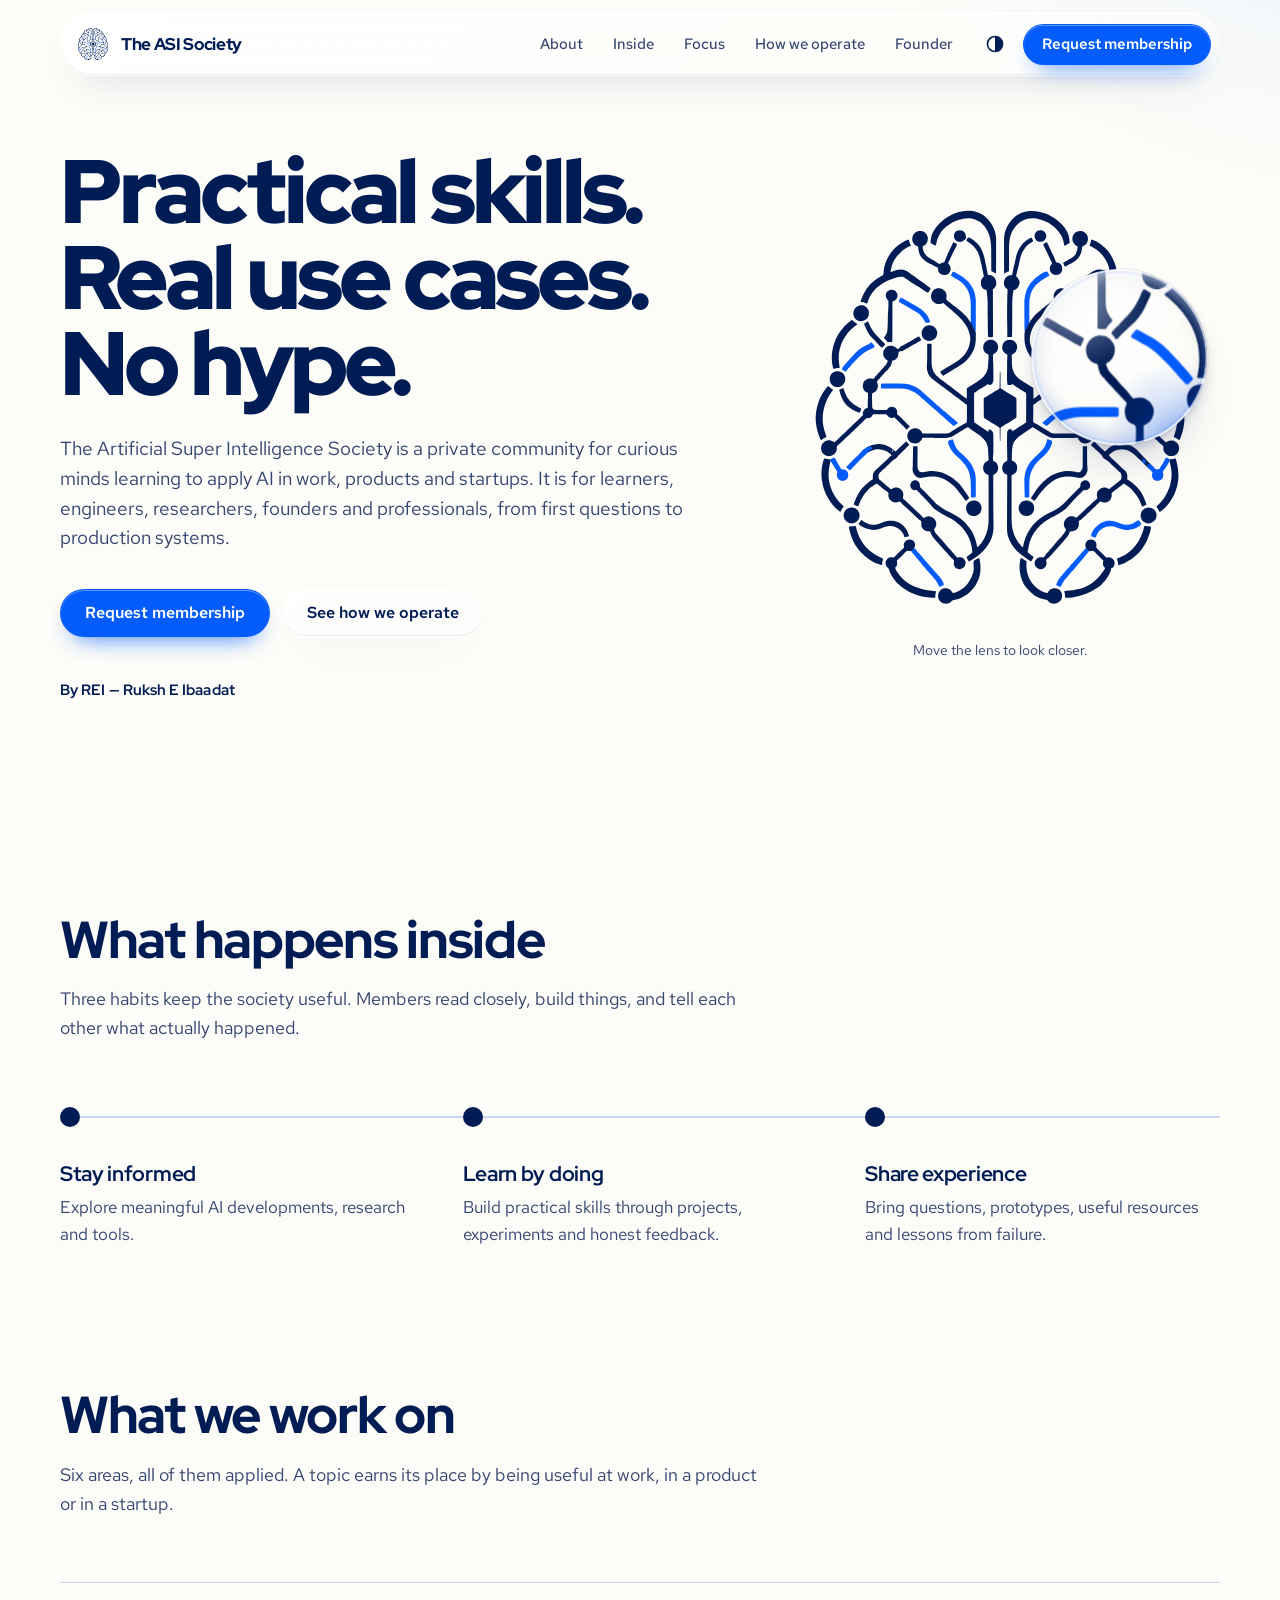
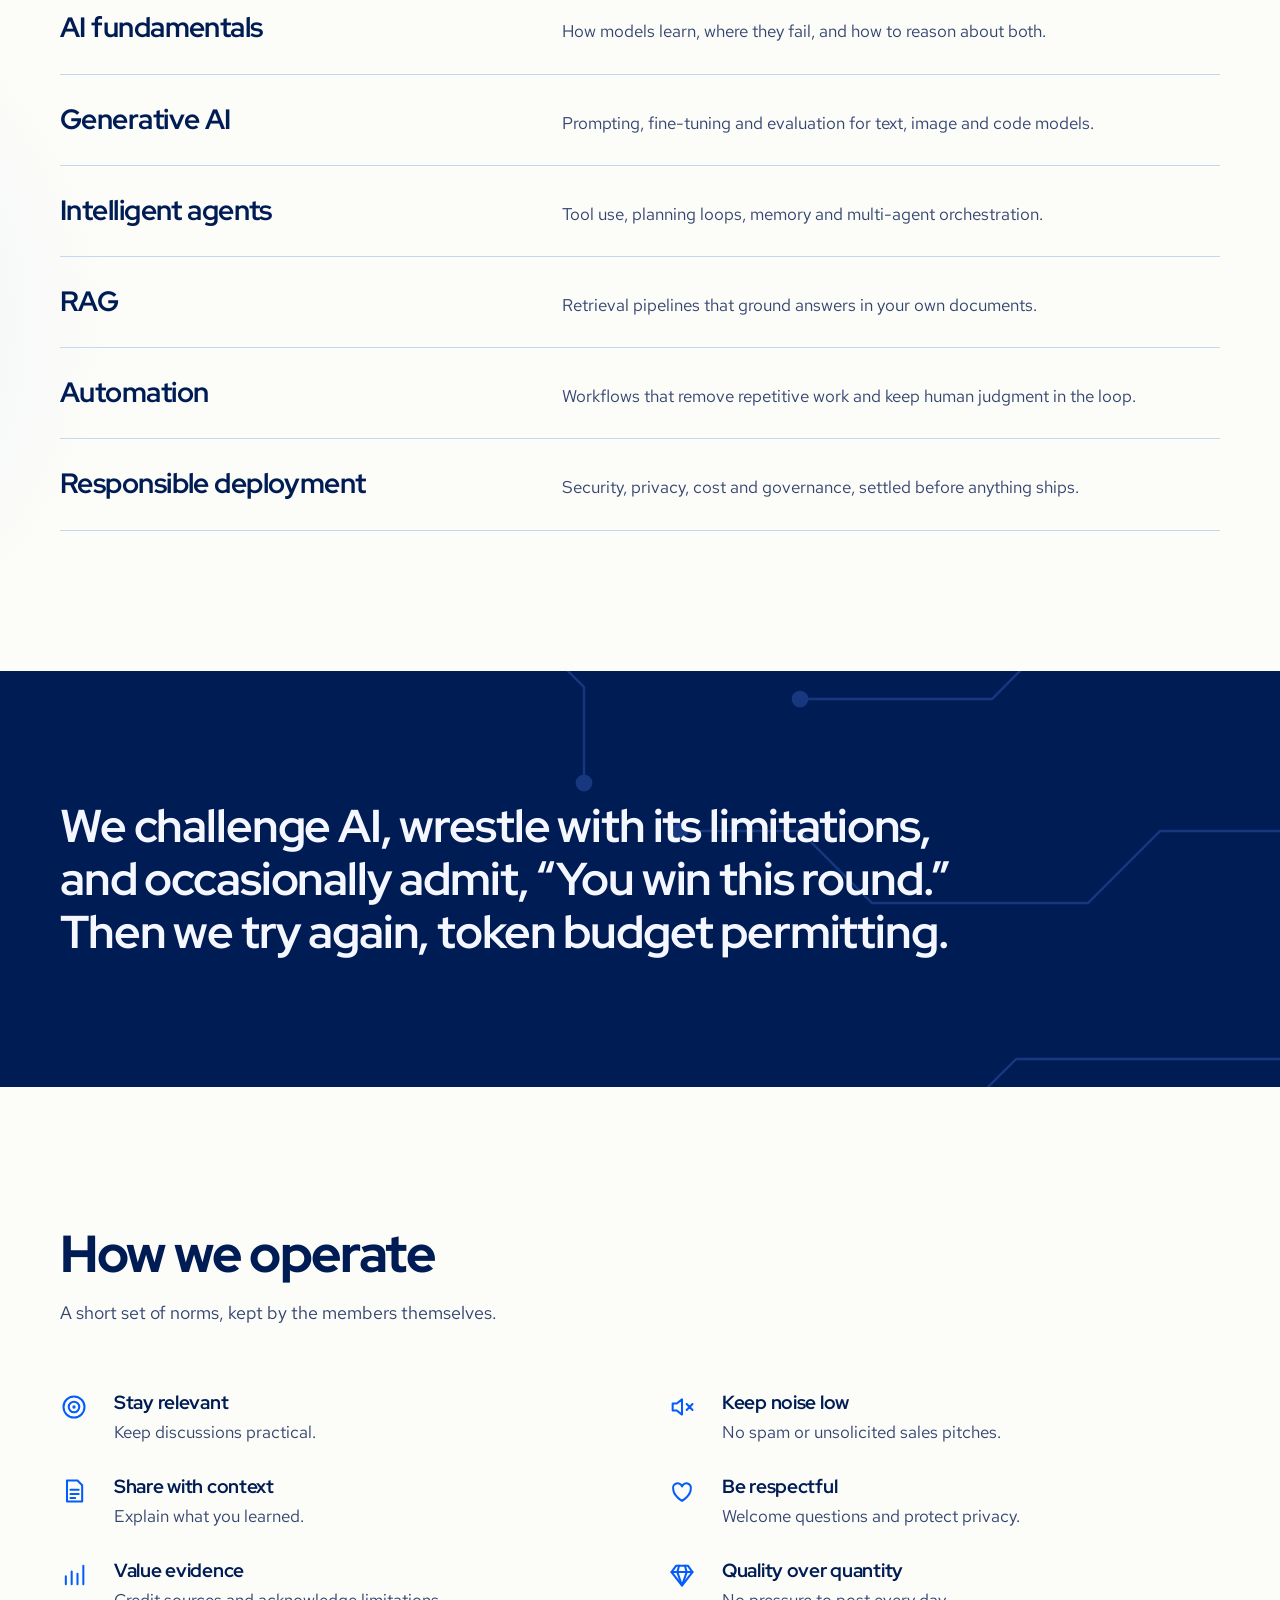
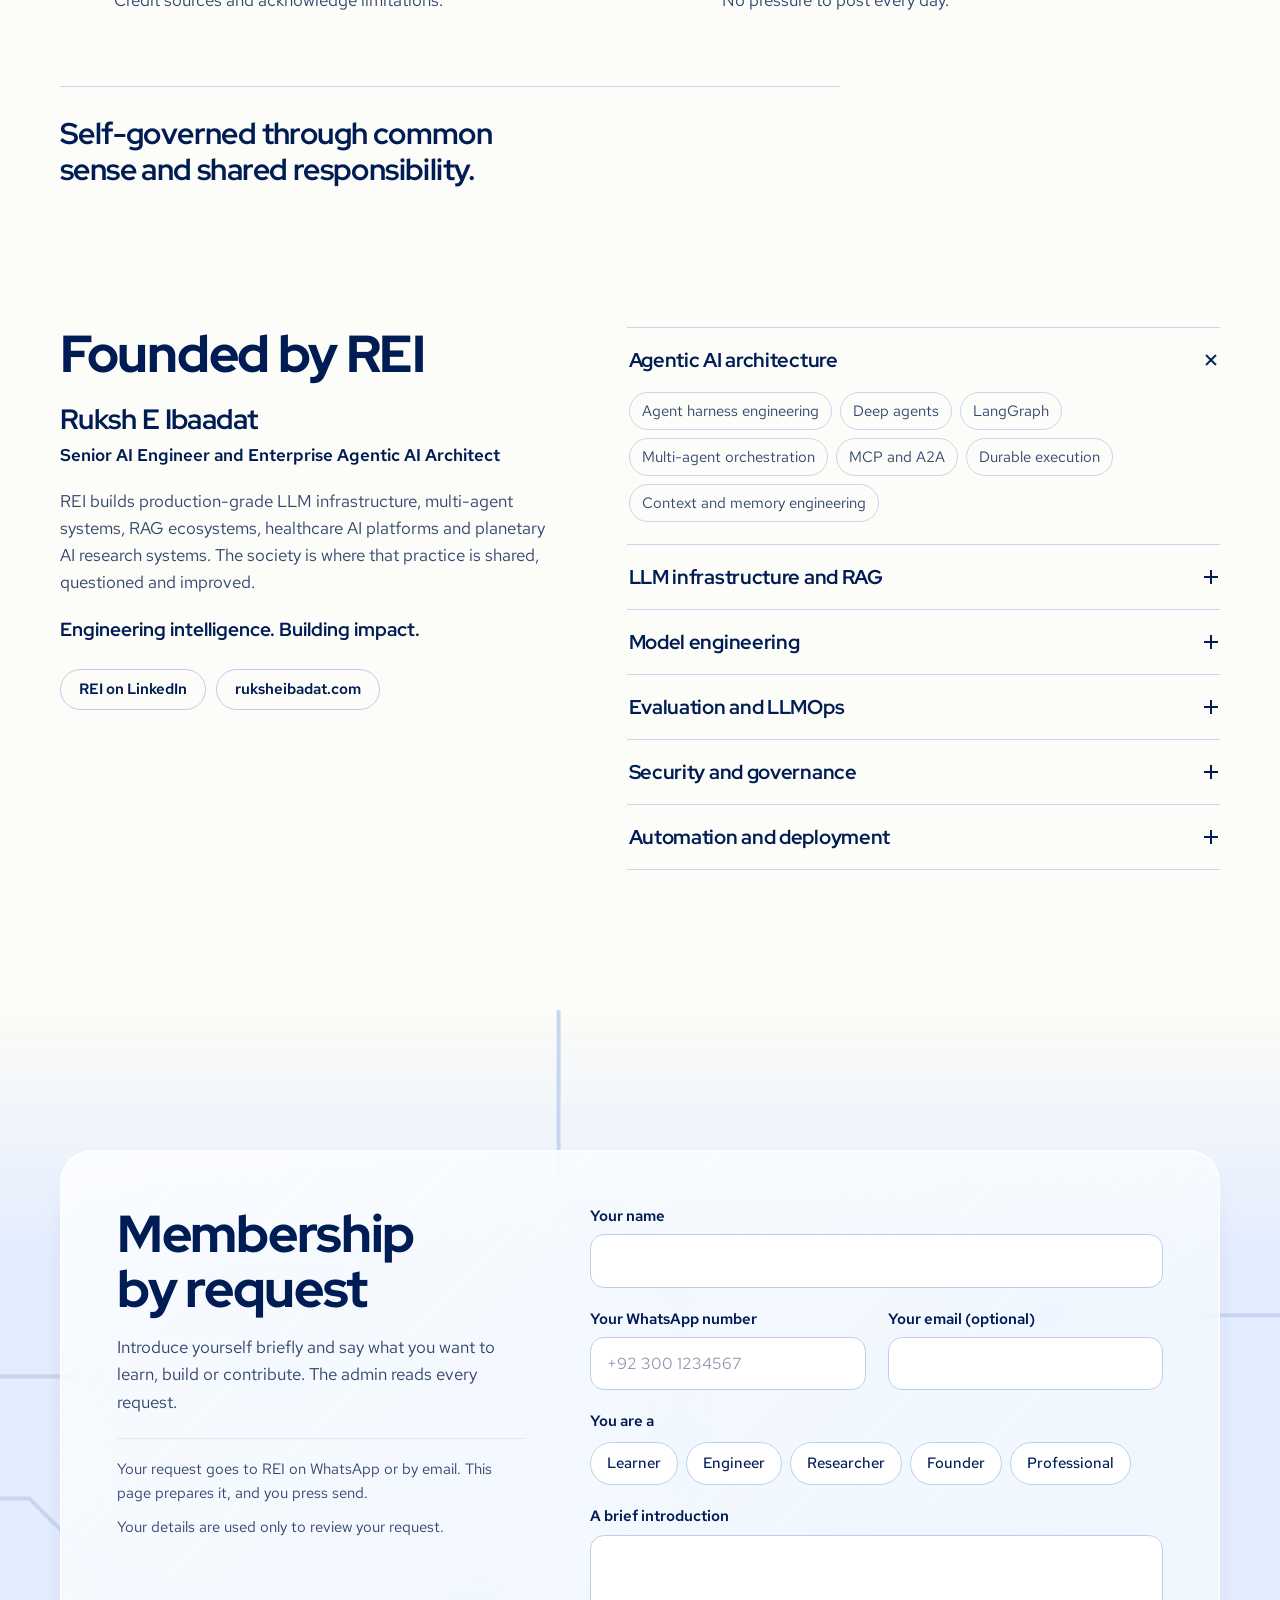
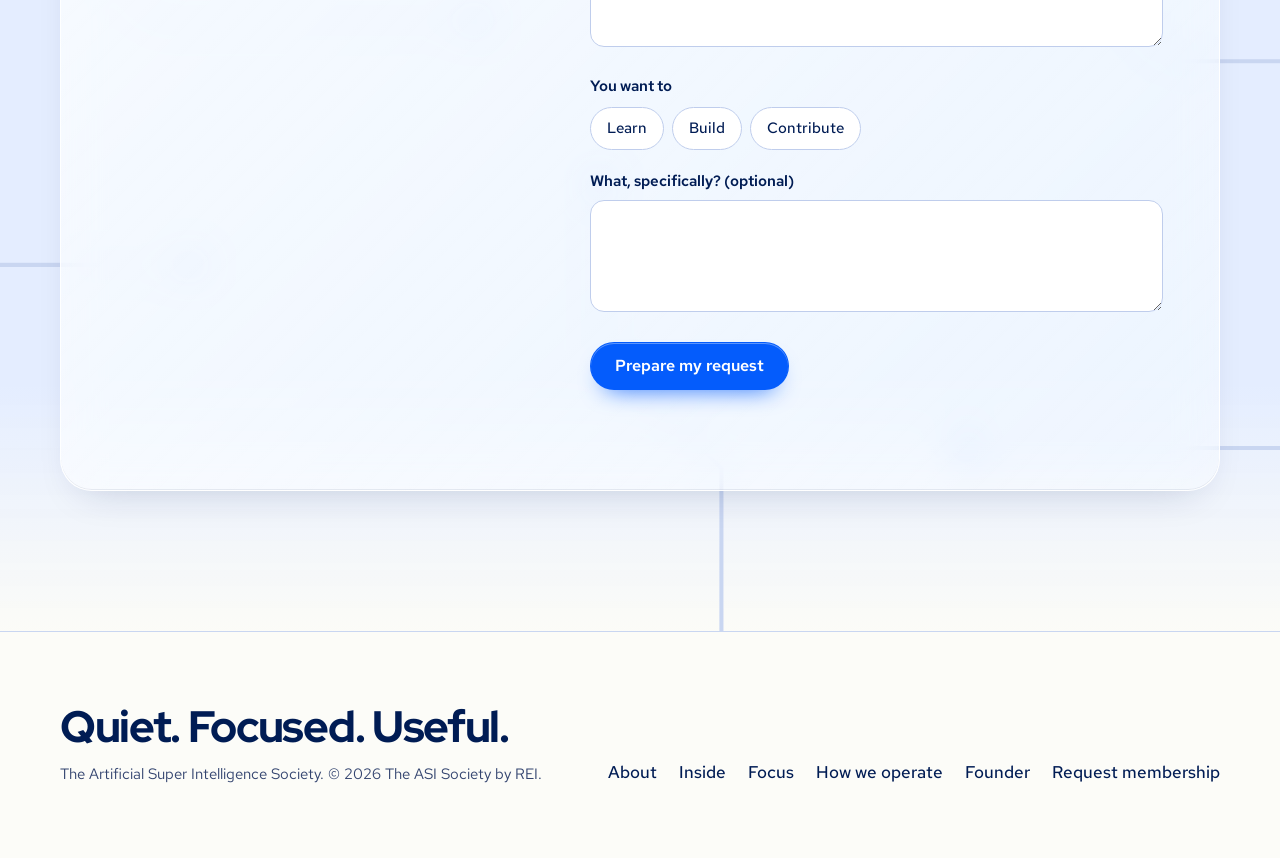
==== commit a761d7ac: "Add files via upload" ====
--- a/index.html
+++ b/index.html
@@ -316,6 +316,7 @@
       <span>The ASI Society</span>
     </a>
     <nav class="nav__links" aria-label="Sections">
+      <a href="/about">About</a>
       <a href="#inside">Inside</a>
       <a href="#focus">Focus</a>
       <a href="#operate">How we operate</a>
@@ -328,6 +329,7 @@
     <button class="nav__menu" id="menuBtn" type="button" aria-expanded="false" aria-controls="menu">Menu</button>
   </div>
   <div class="nav__sheet glass" id="menu" hidden>
+    <a href="/about">About</a>
     <a href="#inside">Inside</a>
     <a href="#focus">Focus</a>
     <a href="#operate">How we operate</a>
@@ -527,7 +529,7 @@
       <p class="foot__meta">The Artificial Super Intelligence Society. © 2026 The ASI Society by REI.</p>
     </div>
     <nav aria-label="Footer">
-      <a href="#inside">Inside</a><a href="#focus">Focus</a><a href="#operate">How we operate</a><a href="#founder">Founder</a><a href="#join">Request membership</a>
+      <a href="/about">About</a><a href="#inside">Inside</a><a href="#focus">Focus</a><a href="#operate">How we operate</a><a href="#founder">Founder</a><a href="#join">Request membership</a>
     </nav>
   </div>
 </footer>
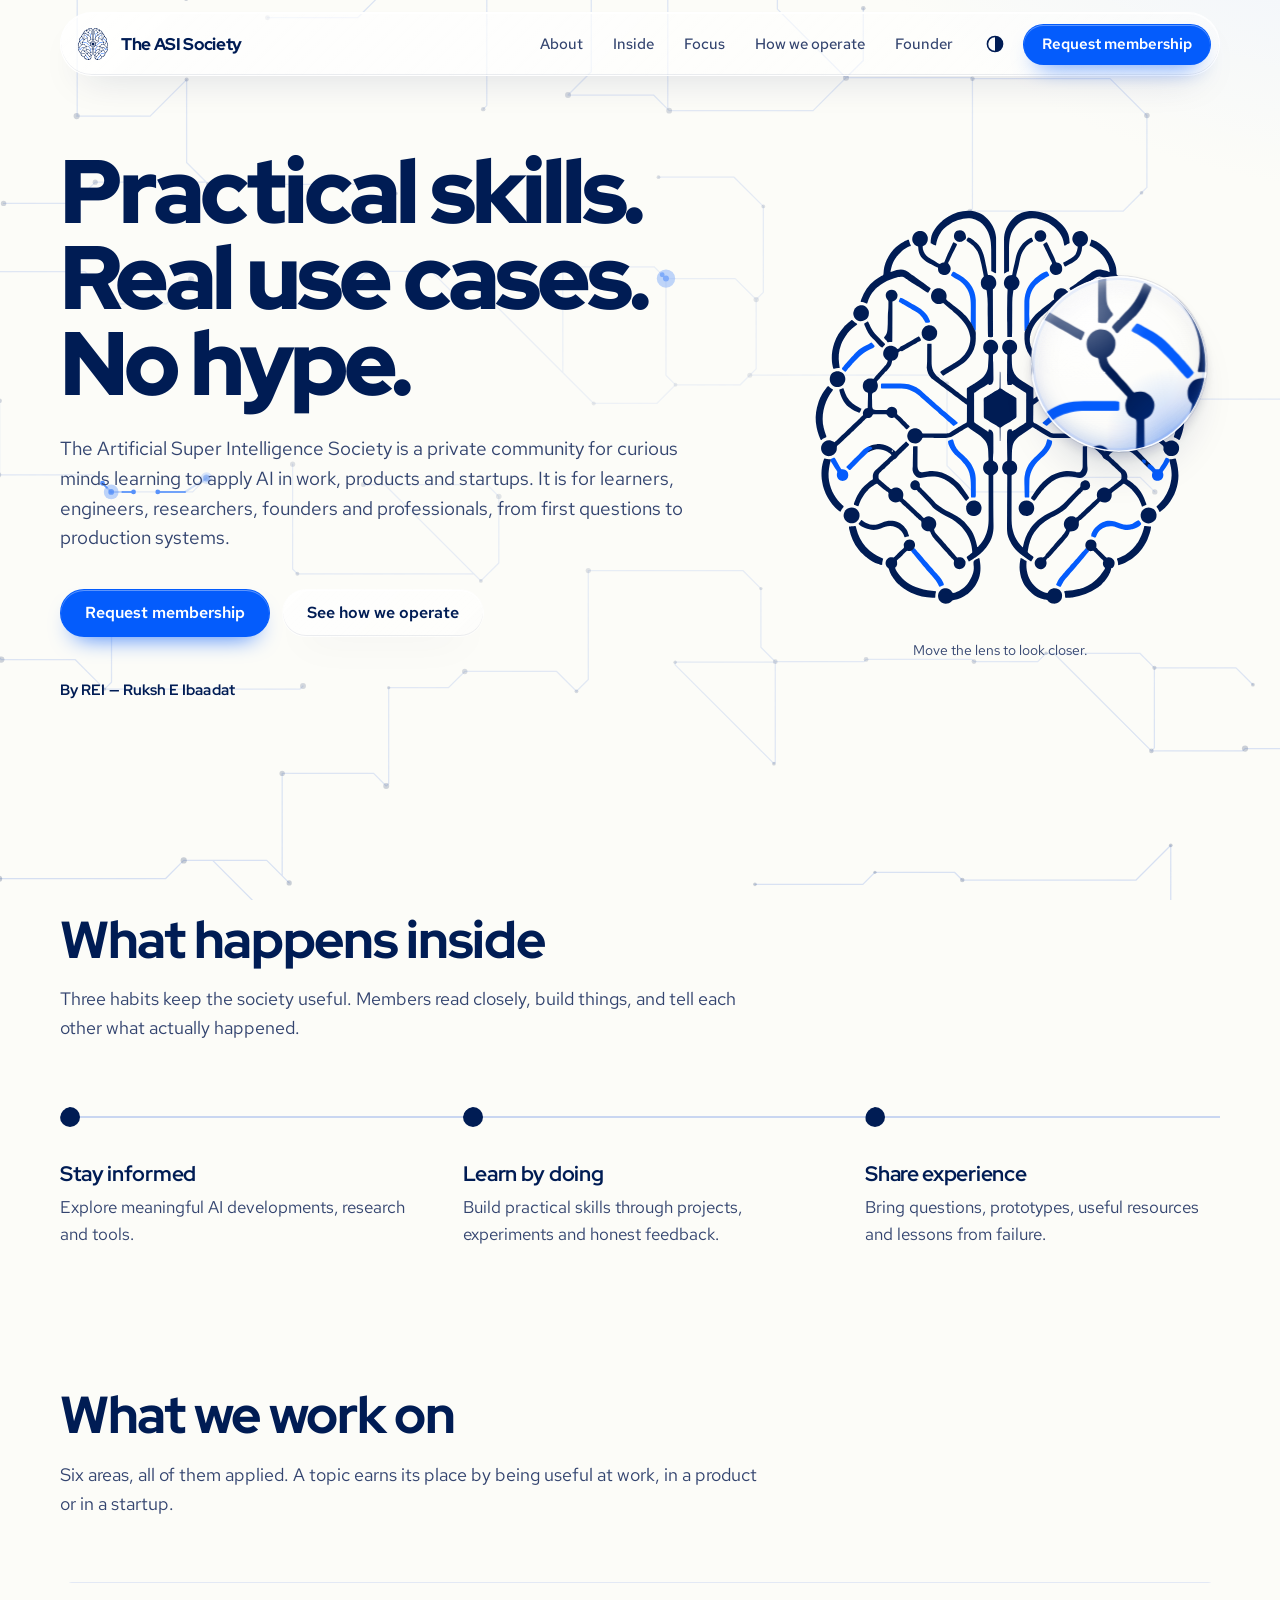
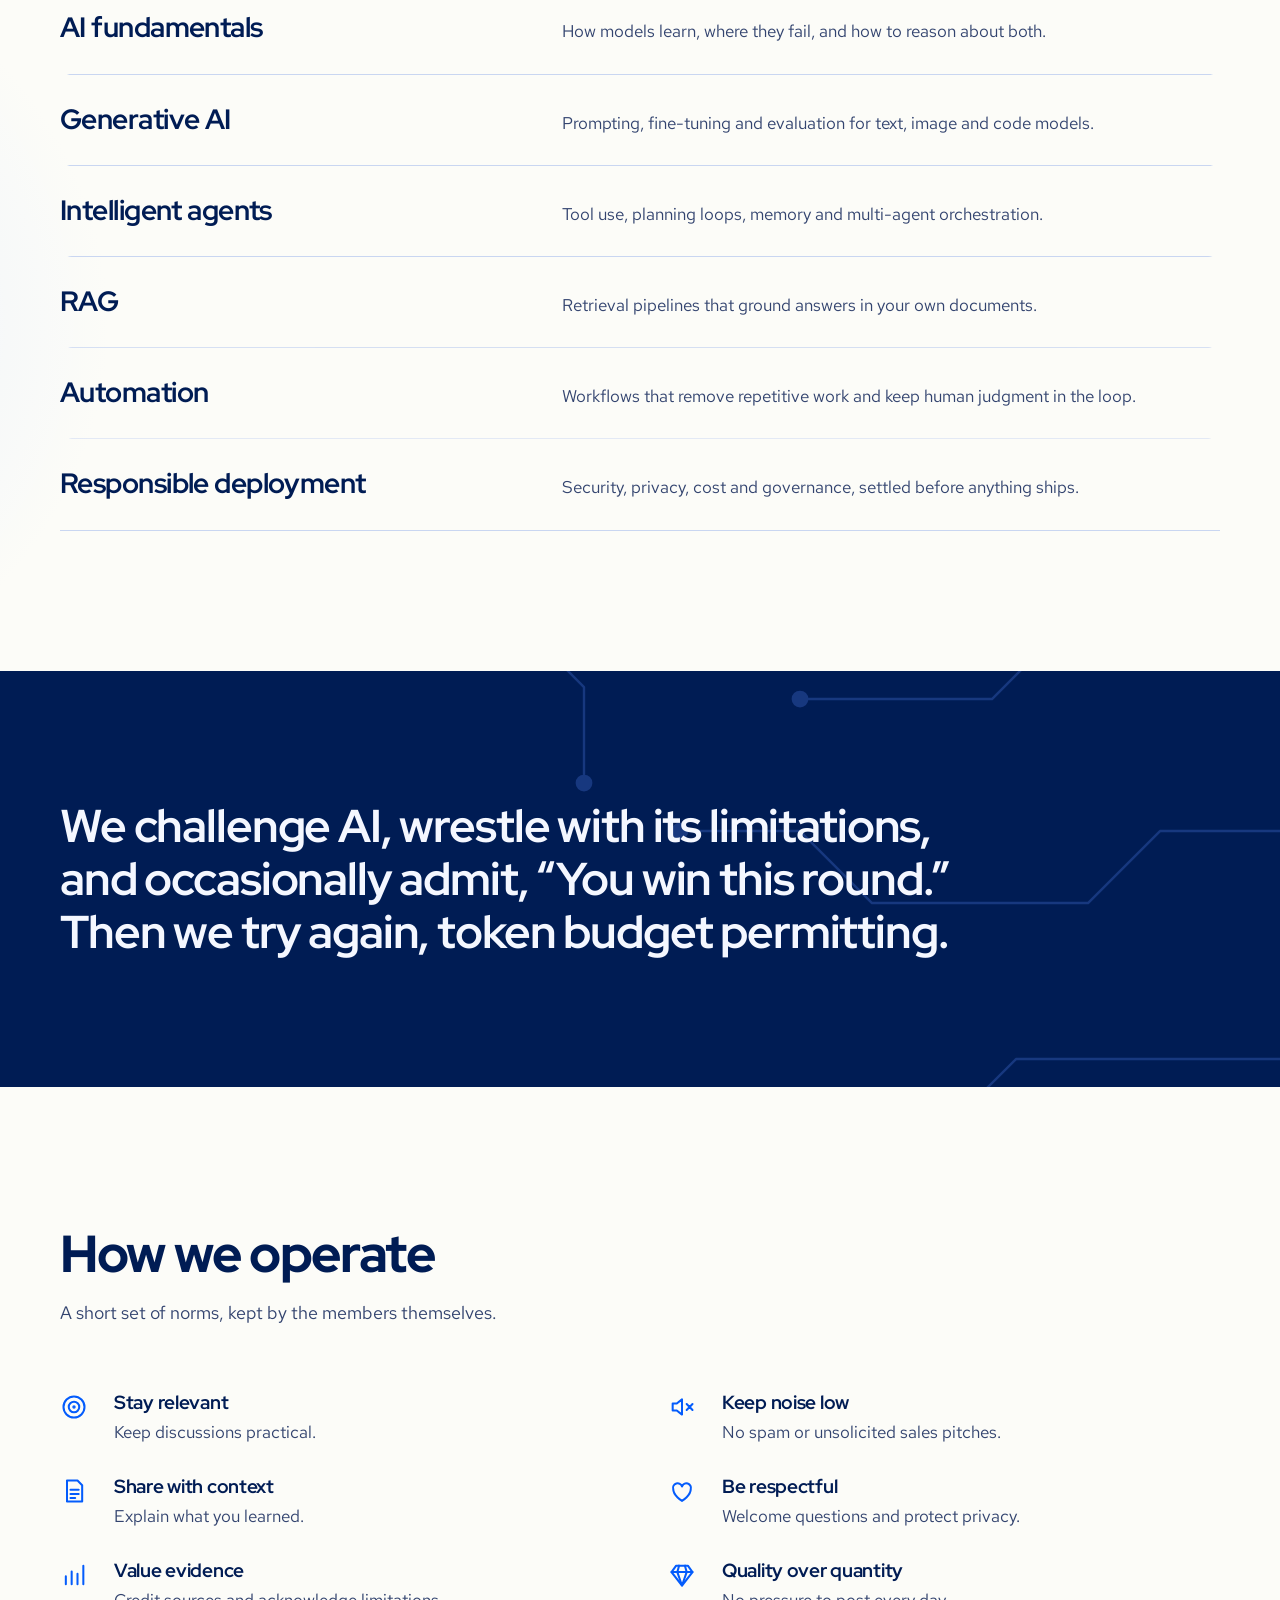
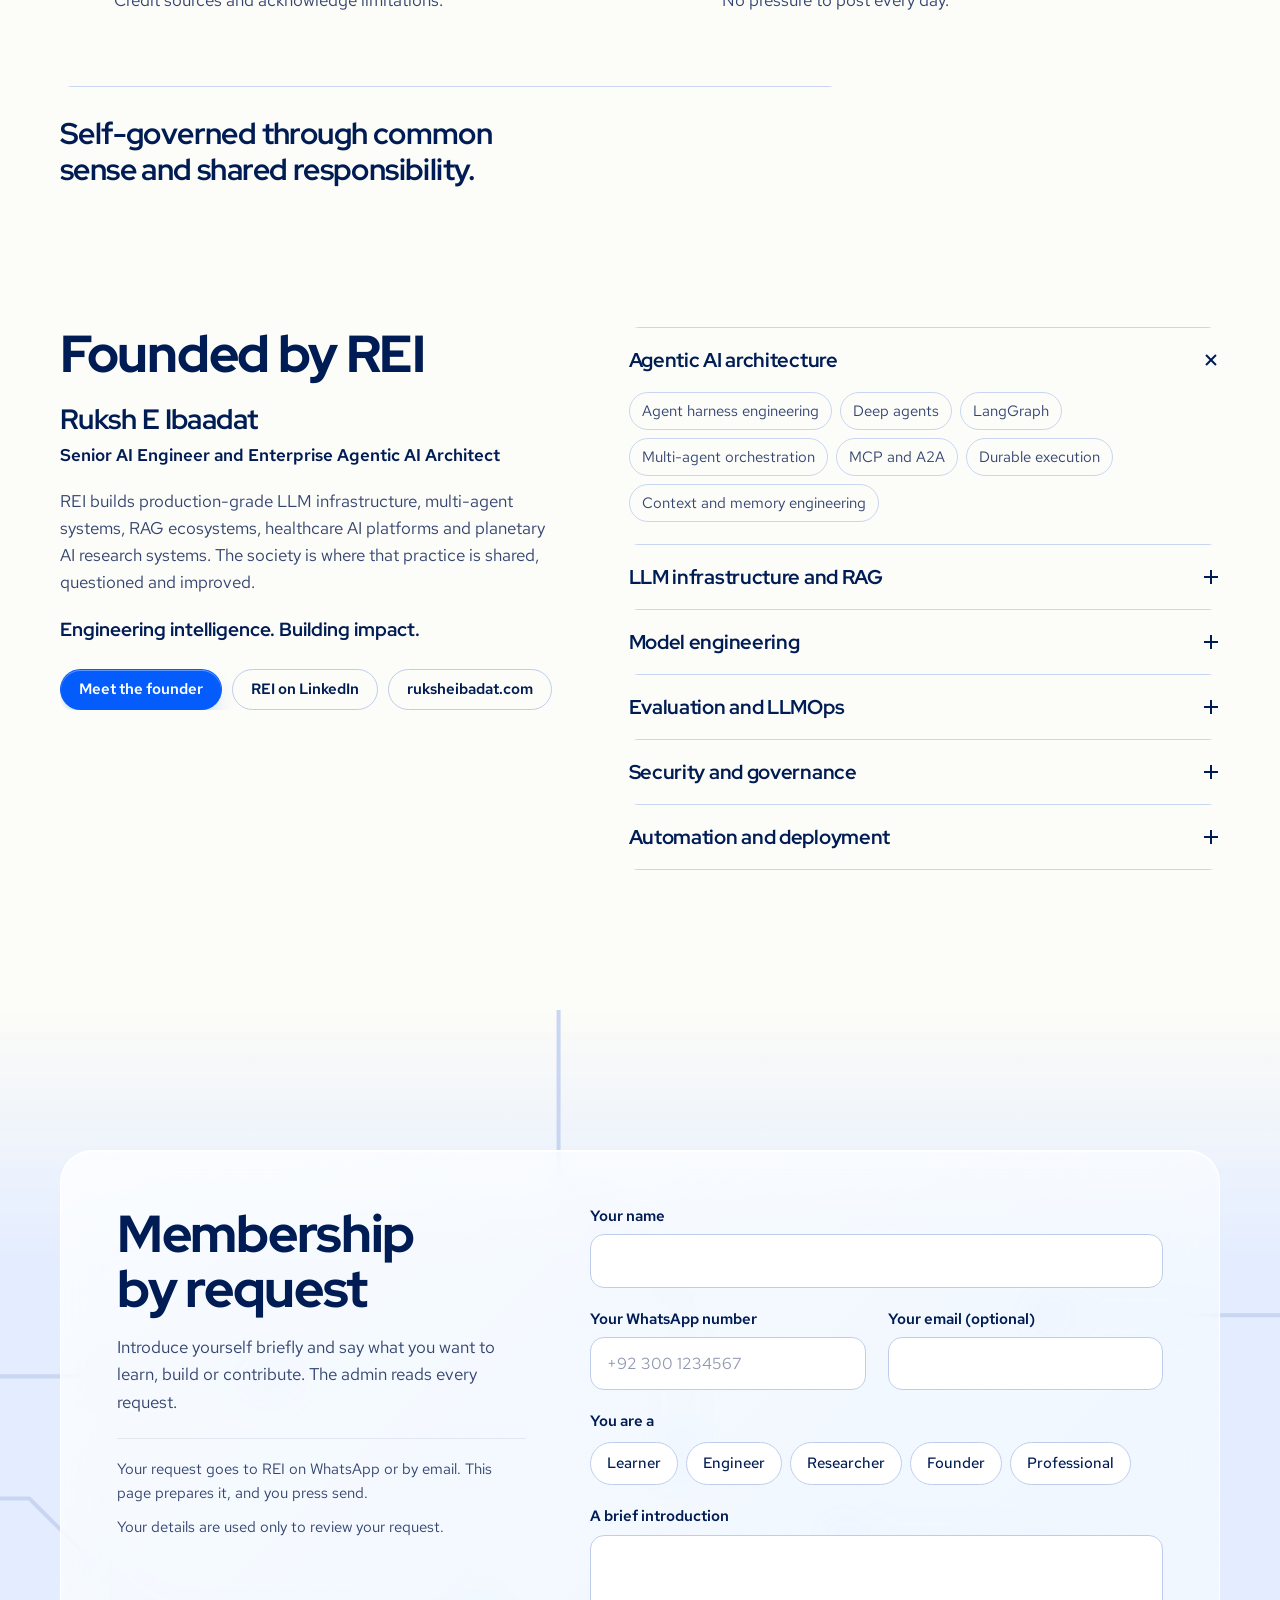
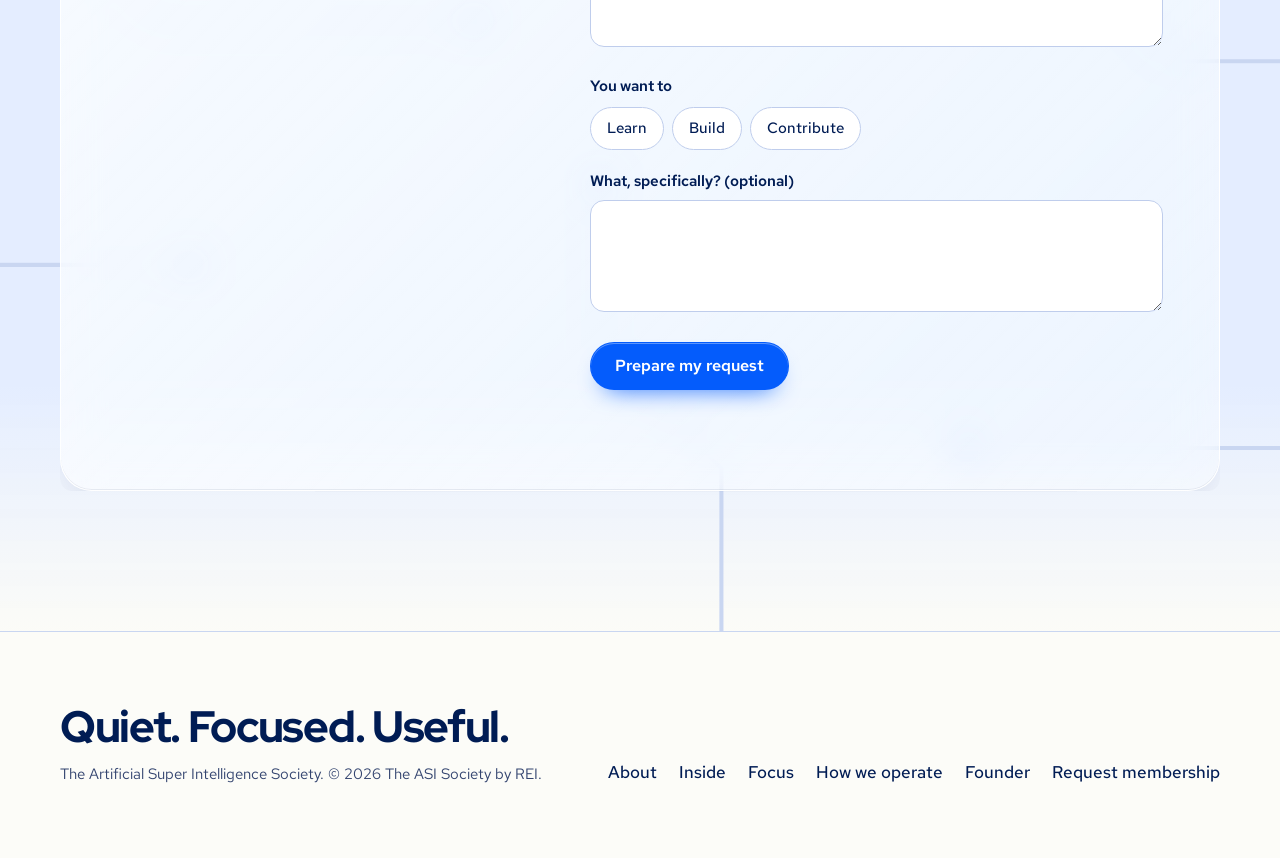
==== commit 8bcd26ae: "Add files via upload" ====
--- a/index.html
+++ b/index.html
@@ -291,6 +291,8 @@
 .foot nav a{text-decoration:none}
 .foot nav a:hover{text-decoration:underline}
 </style>
+<link rel="stylesheet" href="/motion.css">
+<script src="/motion.js" defer></script>
 </head>
 <body>
 <a class="skip" href="#main">Skip to content</a>
@@ -320,7 +322,7 @@
       <a href="#inside">Inside</a>
       <a href="#focus">Focus</a>
       <a href="#operate">How we operate</a>
-      <a href="#founder">Founder</a>
+      <a href="/founder">Founder</a>
     </nav>
     <button class="icon-btn" id="theme" type="button" aria-label="Switch to dark theme" aria-pressed="false">
       <svg viewBox="0 0 24 24" aria-hidden="true"><circle cx="12" cy="12" r="8.25" fill="none" stroke="currentColor" stroke-width="1.75"/><path d="M12 3.75a8.25 8.25 0 0 1 0 16.5z" fill="currentColor"/></svg>
@@ -333,7 +335,7 @@
     <a href="#inside">Inside</a>
     <a href="#focus">Focus</a>
     <a href="#operate">How we operate</a>
-    <a href="#founder">Founder</a>
+    <a href="/founder">Founder</a>
     <a class="btn btn--primary" href="#join">Request membership</a>
   </div>
 </header>
@@ -425,6 +427,7 @@
         <p class="founder__bio">REI builds production-grade LLM infrastructure, multi-agent systems, RAG ecosystems, healthcare AI platforms and planetary AI research systems. The society is where that practice is shared, questioned and improved.</p>
         <p class="founder__sign">Engineering intelligence. Building impact.</p>
         <div class="founder__links">
+          <a class="btn btn--primary btn--sm" href="/founder">Meet the founder</a>
           <a class="btn btn--quiet btn--sm" href="https://www.linkedin.com/in/ruksheibadat" target="_blank" rel="noopener">REI on LinkedIn</a>
           <a class="btn btn--quiet btn--sm" href="https://ruksheibadat.com" target="_blank" rel="noopener">ruksheibadat.com</a>
         </div>
@@ -529,7 +532,7 @@
       <p class="foot__meta">The Artificial Super Intelligence Society. © 2026 The ASI Society by REI.</p>
     </div>
     <nav aria-label="Footer">
-      <a href="/about">About</a><a href="#inside">Inside</a><a href="#focus">Focus</a><a href="#operate">How we operate</a><a href="#founder">Founder</a><a href="#join">Request membership</a>
+      <a href="/about">About</a><a href="#inside">Inside</a><a href="#focus">Focus</a><a href="#operate">How we operate</a><a href="/founder">Founder</a><a href="#join">Request membership</a>
     </nav>
   </div>
 </footer>
--- a/motion.css
+++ b/motion.css
@@ -0,0 +1,113 @@
+/* The ASI Society motion layer. Every effect here is an enhancement:
+   the pages read and work fully without it, and it switches off when
+   the visitor asks for reduced motion. */
+
+/* 1. Page to page: the bar stays put, the page underneath lifts away
+      and the next one rises in. Chromium 126+ and Safari 18.2+. */
+@media (prefers-reduced-motion: no-preference) {
+  @view-transition { navigation: auto; }
+}
+.nav { view-transition-name: site-nav; }
+::view-transition-group(site-nav) { z-index: 10; }
+::view-transition-old(root) { animation: 260ms cubic-bezier(.4,0,1,1) both vt-leave; }
+::view-transition-new(root) { animation: 520ms cubic-bezier(.16,1,.3,1) 60ms both vt-enter; }
+@keyframes vt-leave { to { opacity: 0; transform: translateY(-14px) scale(.992); filter: blur(3px); } }
+@keyframes vt-enter { from { opacity: 0; transform: translateY(22px); } }
+
+/* 2. Theme switch: the new theme spreads out as a circle from the button. */
+html.vt-theme .nav { view-transition-name: none; }
+html.vt-theme::view-transition-old(root) { animation: none; }
+html.vt-theme::view-transition-new(root) {
+  animation: 620ms cubic-bezier(.65,0,.35,1) both vt-theme;
+  mix-blend-mode: normal;
+}
+@keyframes vt-theme {
+  from { clip-path: circle(0 at var(--vt-x, 50%) var(--vt-y, 0)); }
+  to   { clip-path: circle(var(--vt-r, 150vmax) at var(--vt-x, 50%) var(--vt-y, 0)); }
+}
+
+/* 3. Tabs: one glass lozenge glides to whichever tab you point at,
+      and settles back on the page you are on. */
+.nav__links { position: relative; isolation: isolate; }
+.nav__links.has-ind a[aria-current] { background: transparent; box-shadow: none; }
+.nav__ind {
+  position: absolute; z-index: -1; top: 0; left: 0; height: 100%;
+  width: var(--w, 0); transform: translateX(var(--x, 0));
+  border-radius: 999px; opacity: var(--o, 0);
+  background: var(--glass-hi);
+  box-shadow: inset 0 0 0 1px var(--glass-line), inset 0 1px 0 var(--glass-edge), 0 6px 16px -10px var(--glass-shadow);
+  transition: transform .45s cubic-bezier(.2,.9,.2,1.15), width .45s cubic-bezier(.2,.9,.2,1.15), opacity .25s;
+  pointer-events: none;
+}
+.nav__links a { transition: color .2s; }
+
+/* 4. Reading progress: a signal trace with a live node at its tip. */
+.trace {
+  position: fixed; left: 0; right: 0; top: env(safe-area-inset-top, 0px); height: 3px; z-index: 60;
+  pointer-events: none; transform-origin: 0 50%; transform: scaleX(var(--p, 0));
+  background: linear-gradient(90deg, var(--brain-ink), var(--signal));
+}
+.trace::after {
+  content: ""; position: absolute; right: -4px; top: 50%; width: 9px; height: 9px; border-radius: 50%;
+  transform: translateY(-50%) scaleX(calc(1 / max(var(--p, 1), .001)));
+  background: var(--signal); box-shadow: 0 0 0 4px color-mix(in srgb, var(--signal) 22%, transparent), 0 0 14px var(--signal);
+}
+
+/* 5. Reveals: content lifts out of a mask as it scrolls into view, in order. */
+html.motion .rv {
+  opacity: 0; transform: translateY(26px); clip-path: inset(0 0 18% 0 round 12px);
+  transition: opacity .7s cubic-bezier(.16,1,.3,1), transform .9s cubic-bezier(.16,1,.3,1), clip-path .9s cubic-bezier(.16,1,.3,1);
+  transition-delay: calc(var(--i, 0) * 70ms);
+}
+html.motion .rv.in { opacity: 1; transform: none; clip-path: inset(0 0 0 0 round 12px); }
+
+/* 6. Headlines arrive word by word, each rising from behind a baseline. */
+.split .w { display: inline-block; overflow: hidden; vertical-align: top; padding-bottom: .08em; margin-bottom: -.08em; }
+.split .w > span { display: inline-block; }
+html.motion .split .w > span { transform: translateY(105%); animation: word-in .9s cubic-bezier(.16,1,.3,1) forwards; animation-delay: calc(120ms + var(--i, 0) * 60ms); }
+@keyframes word-in { to { transform: none; } }
+
+/* 7. Timelines draw themselves as you read down them. */
+html.motion .path::after {
+  content: ""; position: absolute; left: 9px; top: 8px; width: 2px; height: calc(100% - 16px);
+  background: linear-gradient(var(--brain-ink), var(--signal)); transform-origin: top; transform: scaleY(var(--draw, 0));
+}
+html.motion .path li::before { transition: background .4s, border-color .4s, box-shadow .4s; }
+html.motion .path li.lit::before { background: var(--signal); border-color: var(--signal); }
+
+/* 8. Portraits lean toward the pointer, with light moving across the glass. */
+.tilt { transform-style: preserve-3d; transition: transform .6s cubic-bezier(.16,1,.3,1); will-change: transform; }
+.tilt.is-tilting { transition: transform .12s linear; }
+.tilt .glare {
+  position: absolute; inset: 10px; border-radius: 24px; pointer-events: none; opacity: 0; transition: opacity .4s;
+  background: radial-gradient(420px circle at var(--gx, 50%) var(--gy, 0%), rgba(255,255,255,.34), transparent 45%);
+  mix-blend-mode: soft-light;
+}
+.tilt.is-tilting .glare { opacity: 1; }
+
+/* 9. Primary buttons carry a sheen that sweeps across on hover. */
+@media (hover: hover) {
+  .btn--primary { position: relative; overflow: hidden; }
+  .btn--primary::after {
+    content: ""; position: absolute; inset: 0; transform: translateX(-120%) skewX(-18deg);
+    background: linear-gradient(90deg, transparent, rgba(255,255,255,.35), transparent);
+  }
+  .btn--primary:hover::after { transform: translateX(120%) skewX(-18deg); transition: transform .75s cubic-bezier(.16,1,.3,1); }
+}
+
+@media (prefers-reduced-motion: reduce) {
+  .trace, .nav__ind, .tilt .glare { display: none; }
+  .tilt { transform: none !important; }
+  ::view-transition-old(root), ::view-transition-new(root) { animation: none; }
+}
+
+/* 10. Background: a living circuit mind. Signals travel between nodes
+       like thoughts, and the network wakes up around the pointer. */
+.mind {
+  position: fixed; inset: 0; z-index: -1; width: 100%; height: 100%;
+  pointer-events: none; opacity: 0; transition: opacity 1.2s ease;
+  -webkit-mask-image: radial-gradient(120% 90% at 50% 45%, rgba(0,0,0,.35) 0, #000 70%);
+  mask-image: radial-gradient(120% 90% at 50% 45%, rgba(0,0,0,.35) 0, #000 70%);
+}
+.mind.on { opacity: 1; }
+@media print { .mind { display: none; } }
